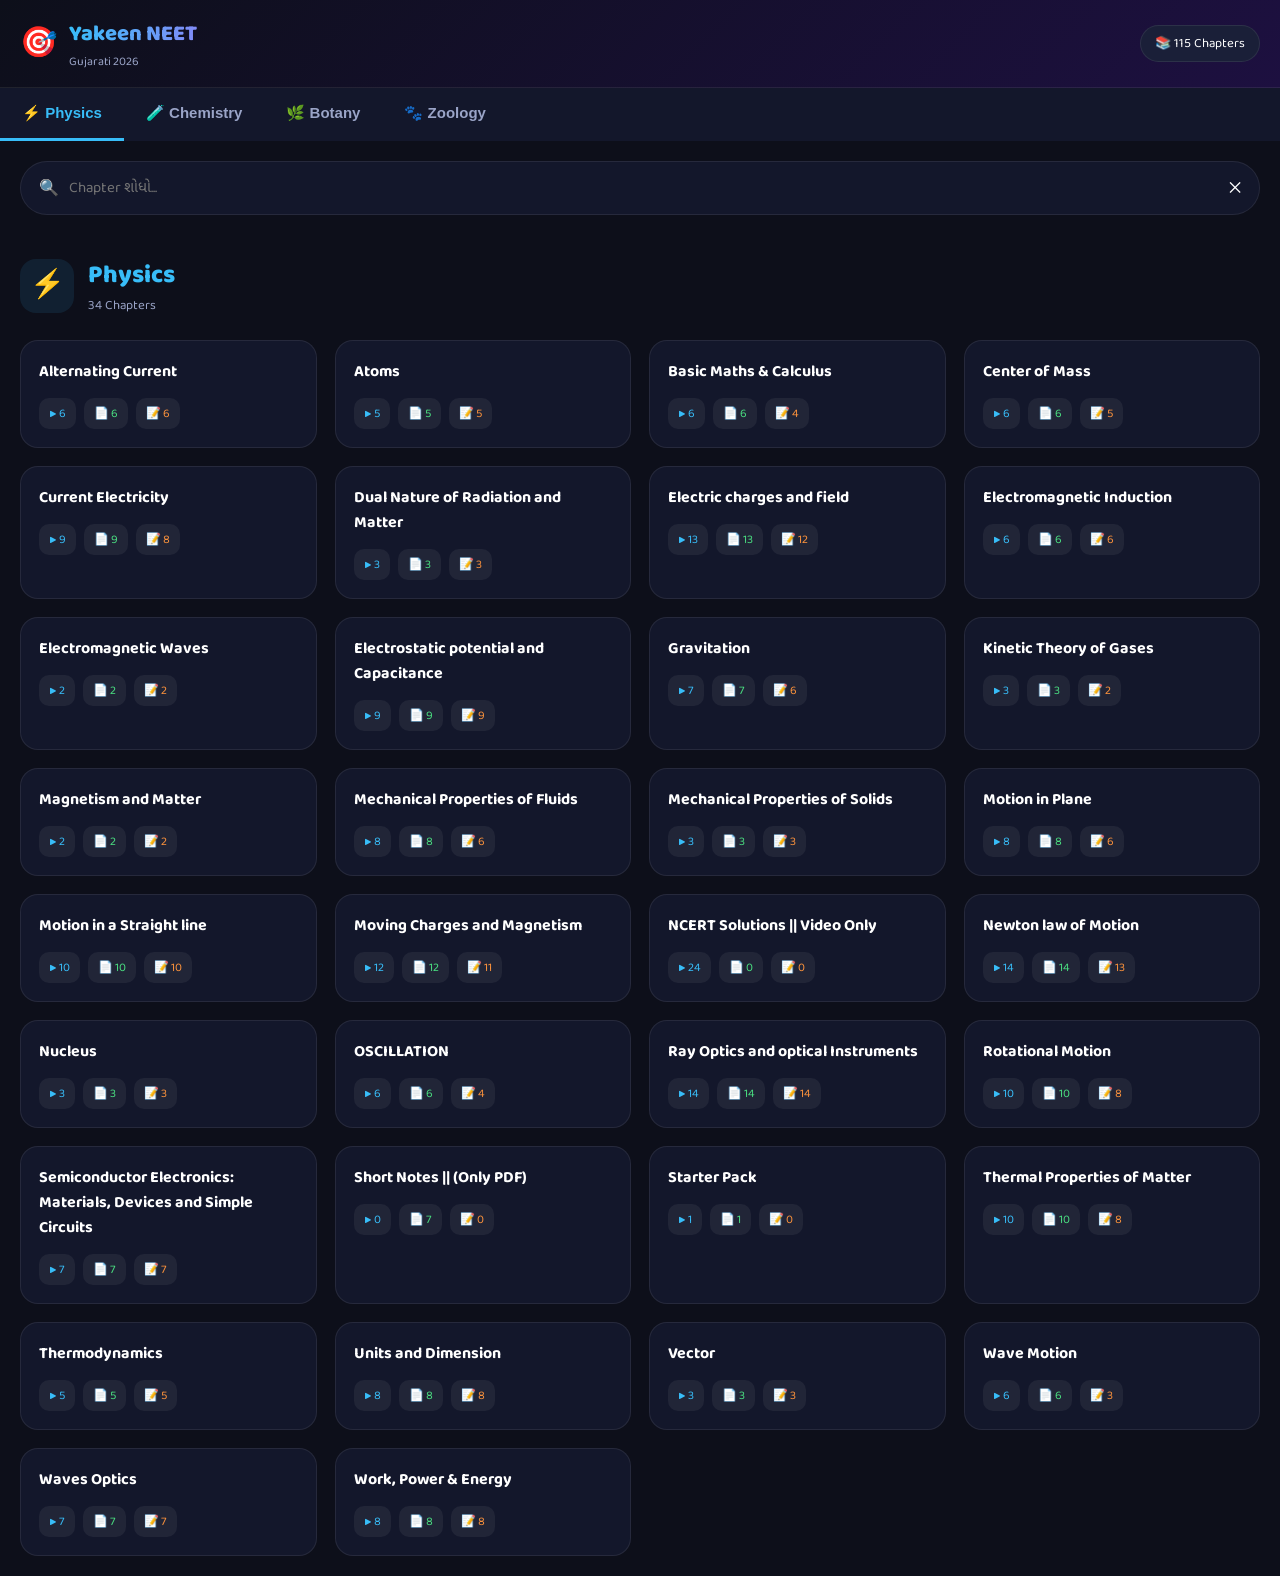
==== index.html @ dcff5828 "Update index.html" ====
<!DOCTYPE html>
<html lang="gu">
<head>
<meta charset="UTF-8">
<meta name="viewport" content="width=device-width, initial-scale=1.0, maximum-scale=1.0, user-scalable=no">

<title>Yakeen NEET Gujarati 2026</title>

<link href="https://fonts.googleapis.com/css2?family=Baloo+2:wght@400;600;700;800&family=Noto+Sans+Gujarati:wght@400;600;700&display=swap" rel="stylesheet">

<style>
/* =========================================
   CORE THEME & TELEGRAM APP VIEW UI
   ========================================= */
:root{
  --bg:#0d0f1a;
  --bg2:#13172b;
  --bg3:#1a1f38;
  --text:#ffffff;
  --muted:#9aa4c7;
  --border:rgba(255,255,255,0.08);

  --physics:#38bdf8;
  --chem:#f472b6;
  --botany:#4ade80;
  --zoo:#fb923c;
}

*{
  margin:0;
  padding:0;
  box-sizing:border-box;
  -webkit-tap-highlight-color: transparent;
}

body{
  background:var(--bg);
  color:var(--text);
  font-family:'Baloo 2','Noto Sans Gujarati',sans-serif;
  overflow-x:hidden;
  user-select: none;
}

/* STICKY TOP HEADER */
header{
  position:sticky;
  top:0;
  z-index:100;
  background:linear-gradient(135deg,#0d0f1a,#1d1040);
  border-bottom:1px solid var(--border);
  padding:16px 20px;
}

.header-inner{
  max-width:1300px;
  margin:auto;
  display:flex;
  align-items:center;
  justify-content:space-between;
}

.logo{
  display:flex;
  gap:12px;
  align-items:center;
}

.logo-icon{ font-size:30px; }
.logo-title{
  font-size:22px;
  font-weight:800;
  background:linear-gradient(90deg,#38bdf8,#818cf8);
  -webkit-background-clip:text;
  -webkit-text-fill-color:transparent;
}
.logo-sub{ font-size:12px; color:var(--muted); }

.header-stats{ display:flex; gap:12px; }
.stat-pill{
  background:var(--bg3);
  padding:7px 14px;
  border-radius:999px;
  font-size:13px;
  border:1px solid var(--border);
}

/* SUBJECT NAVIGATION BAR */
.subject-nav{
  display:flex;
  overflow-x:auto;
  scrollbar-width:none;
  background:var(--bg2);
}
.subject-nav::-webkit-scrollbar{ display:none; }

.subject-btn{
  background:none;
  border:none;
  color:var(--muted);
  padding:16px 22px;
  font-size:15px;
  font-weight:700;
  cursor:pointer;
  white-space:nowrap;
  border-bottom:3px solid transparent;
}
.subject-btn.active{
  color:var(--subject-color);
  border-bottom-color:var(--subject-color);
}

/* SEARCH INPUT */
.search-wrap{
  max-width:1300px;
  margin:auto;
  padding:20px;
}
.search-box{
  background:var(--bg2);
  border:1px solid var(--border);
  border-radius:999px;
  padding:0 18px;
  display:flex;
  align-items:center;
  gap:10px;
}
.search-box input{
  flex:1;
  background:none;
  border:none;
  outline:none;
  color:white;
  padding:14px 0;
  font-size:15px;
  font-family:inherit;
}
.clear-btn{
  background:none;
  border:none;
  color:white;
  cursor:pointer;
  font-size:16px;
}

/* GRID DASHBOARD */
main{
  max-width:1300px;
  margin:auto;
  padding:20px;
}
.subject-header{
  display:flex;
  align-items:center;
  gap:14px;
  margin-bottom:24px;
}
.subject-icon{
  width:54px;
  height:54px;
  border-radius:16px;
  display:flex;
  align-items:center;
  justify-content:center;
  font-size:28px;
}
.subject-header h2{ font-size:25px; font-weight:800; }
.subject-header p{ color:var(--muted); font-size:13px; }

.chapters-grid{
  display:grid;
  grid-template-columns:repeat(auto-fill,minmax(280px,1fr));
  gap:18px;
}
.chapter-card{
  background:var(--bg2);
  border:1px solid var(--border);
  border-radius:18px;
  padding:18px;
  cursor:pointer;
  transition:0.2s;
}
.chapter-card:hover{ transform:translateY(-4px); }
.chapter-name{ font-size:16px; font-weight:700; margin-bottom:14px; }
.chapter-badges{ display:flex; flex-wrap:wrap; gap:8px; }
.badge{
  padding:6px 10px;
  border-radius:10px;
  font-size:12px;
  background:rgba(255,255,255,0.06);
}
.videos{ color:#38bdf8; }
.notes{ color:#4ade80; }
.dpp{ color:#fb923c; }

/* MINI APP SCREEN-FIT MODAL STRUCTURE */
.modal-overlay{
  position:fixed;
  inset:0;
  background:rgba(0,0,0,0.85);
  display:none;
  align-items:center;
  justify-content:center;
  z-index:999;
}
.modal{
  width:100%;
  max-width:750px;
  height:100%; 
  max-height:100vh;
  overflow:hidden;
  background:var(--bg);
  display:flex;
  flex-direction:column;
}
@media(min-width: 701px) {
  .modal {
    height: 92vh;
    max-height: 850px;
    border-radius: 24px;
    border: 1px solid var(--border);
  }
}

.modal-header{
  display:flex;
  justify-content:space-between;
  align-items:center;
  padding:16px 20px;
  background:var(--bg2);
  border-bottom:1px solid var(--border);
}
.modal-header h2{
  font-size:18px;
  white-space: nowrap;
  overflow: hidden;
  text-overflow: ellipsis;
  max-width: 80%;
}
.modal-close{
  width:34px;
  height:34px;
  border:none;
  border-radius:50%;
  background:var(--bg3);
  color:white;
  cursor:pointer;
}

.modal-tabs{
  display:flex;
  gap:8px;
  padding:12px 16px;
  background:var(--bg2);
  border-bottom:1px solid var(--border);
  overflow-x:auto;
  scrollbar-width: none;
}
.modal-tabs::-webkit-scrollbar { display: none; }
.modal-tab{
  border:none;
  background:var(--bg3);
  color:var(--muted);
  padding:8px 14px;
  border-radius:20px;
  cursor:pointer;
  font-weight:700;
  font-size:13px;
  white-space:nowrap;
}
.modal-tab.active{ background:#38bdf8; color:black; }

/* STICKY SCREEN-FIT TOP PLAYER INTERFACE */
.player-wrap {
  width: 100%;
  background: #000;
  display: none;
  border-bottom: 2px solid rgba(56,189,248,0.3);
  position: relative;
  z-index: 10;
}
.video-responsive-container {
  position: relative;
  padding-bottom: 56.25%; /* 16:9 Aspect Ratio Execution */
  height: 0;
  overflow: hidden;
}
.video-responsive-container iframe,
.video-responsive-container video {
  position: absolute;
  top: 0;
  left: 0;
  width: 100%;
  height: 100%;
  border: none;
  background: #000;
}
.player-control-bar {
  display: flex;
  background: #111424;
  padding: 8px 16px;
  justify-content: space-between;
  align-items: center;
  border-bottom: 1px solid var(--border);
}
.playing-title {
  font-size: 13px;
  color: var(--physics);
  white-space: nowrap;
  overflow: hidden;
  text-overflow: ellipsis;
  max-width: 70%;
}
.close-player-btn {
  background: #ef4444;
  color: #fff;
  border: none;
  padding: 5px 12px;
  border-radius: 6px;
  font-weight: bold;
  cursor: pointer;
  font-size: 12px;
}

.modal-body-scroll{
  overflow-y:auto;
  flex:1;
  padding: 16px;
}
.resource-list{ display:flex; flex-direction:column; gap:10px; }
.resource-item{
  background:var(--bg2);
  border-radius:14px;
  padding:14px;
  display:flex;
  align-items:center;
  gap:12px;
  cursor:pointer;
  transition: background 0.2s;
  border: 1px solid transparent;
}
.resource-item:hover{ background: var(--bg3); }
.resource-item.playing-active {
  border-color: var(--physics);
  background: rgba(56,189,248,0.05);
}
.r-title{ flex:1; font-size: 14px; }

/* RESPONSIVE SCALE FIXES */
@media(max-width:700px){
  .chapters-grid{ grid-template-columns:1fr; }
  .header-stats{ display:none; }
}
</style>
</head>

<body>

<header>
  <div class="header-inner">
    <div class="logo">
      <div class="logo-icon">🎯</div>
      <div>
        <div class="logo-title">Yakeen NEET</div>
        <div class="logo-sub">Gujarati 2026</div>
      </div>
    </div>
    <div class="header-stats" id="headerStats"></div>
  </div>
</header>

<nav class="subject-nav" id="subjectNav"></nav>

<div class="search-wrap">
  <div class="search-box">
    <span>🔍</span>
    <input type="text" id="searchInput" placeholder="Chapter શોધો...">
    <button class="clear-btn" id="clearSearch">✕</button>
  </div>
</div>

<main id="mainContent">
  <h2>Loading Dashboard Systems...</h2>
</main>

<div class="modal-overlay" id="modalOverlay">
  <div class="modal">
    <div class="modal-header">
      <h2 id="modalTitle"></h2>
      <button class="modal-close" id="modalClose">✕</button>
    </div>
    
    <div class="modal-tabs" id="modalTabs"></div>
    
    <div class="player-wrap" id="playerWrap">
      <div class="video-responsive-container" id="videoContainer">
         </div>
      <div class="player-control-bar">
        <div class="playing-title" id="playingTitle">Now Buffering Stream Link...</div>
        <button class="close-player-btn" id="closePlayerBtn">🛑 Close Player</button>
      </div>
    </div>
    
    <div class="modal-body-scroll">
      <div id="modalBody"></div>
    </div>
  </div>
</div>

<script>
/* =========================================
   CORE SCRIPTING PLATFORM ENGINE
   ========================================= */
const SUBJECTS = {
  Physics:{ emoji:'⚡', color:'#38bdf8', bg:'rgba(56,189,248,0.1)' },
  Chemistry:{ emoji:'🧪', color:'#f472b6', bg:'rgba(244,114,182,0.1)' },
  Botany:{ emoji:'🌿', color:'#4ade80', bg:'rgba(74,222,128,0.1)' },
  Zoology:{ emoji:'🐾', color:'#fb923c', bg:'rgba(251,146,60,0.1)' }
};

const TABS = [
  {key:'videos',label:'Videos'},
  {key:'notes',label:'Notes'},
  {key:'dppNotes',label:'DPP Notes'},
  {key:'dppVideos',label:'DPP Videos'}
];

let allData = {};
let activeSubject = 'Physics';

// CORE INITIALIZATION 
async function init(){
  try{
    const res = await fetch('data.json');
    allData = await res.json();
    buildStats();
    buildNav();
    renderSubject(activeSubject);
    setupSearch();
  }catch(e){
    document.getElementById('mainContent').innerHTML = '<h2 style="color:red">❌ data.json parsing or mapping crash detected</h2>';
  }
}

function buildStats(){
  let total = 0;
  Object.values(allData).forEach(v=>{ total += v.length; });
  document.getElementById('headerStats').innerHTML = `<div class="stat-pill">📚 ${total} Chapters</div>`;
}

function buildNav(){
  const nav = document.getElementById('subjectNav');
  nav.innerHTML = '';
  Object.entries(SUBJECTS).forEach(([name,cfg])=>{
    const btn = document.createElement('button');
    btn.className = 'subject-btn' + (name===activeSubject ? ' active':'');
    btn.style.setProperty('--subject-color',cfg.color);
    btn.innerHTML = `${cfg.emoji} ${name}`;
    btn.onclick = ()=>{
      activeSubject = name;
      document.querySelectorAll('.subject-btn').forEach(b=>b.classList.remove('active'));
      btn.classList.add('active');
      renderSubject(name);
    };
    nav.appendChild(btn);
  });
}

function renderSubject(subject){
  const main = document.getElementById('mainContent');
  const chapters = allData[subject] || [];
  const cfg = SUBJECTS[subject];

  main.innerHTML = `
    <div class="subject-header">
      <div class="subject-icon" style="background:${cfg.bg}">${cfg.emoji}</div>
      <div>
        <h2 style="color:${cfg.color}">${subject}</h2>
        <p>${chapters.length} Chapters</p>
      </div>
    </div>
    <div class="chapters-grid" id="chaptersGrid"></div>
  `;

  const grid = document.getElementById('chaptersGrid');
  chapters.forEach(ch=>{
    const card = document.createElement('div');
    card.className = 'chapter-card';
    card.innerHTML = `
      <div class="chapter-name">${ch.name}</div>
      <div class="chapter-badges">
        <span class="badge videos">▶️ ${ch.videos ? ch.videos.length : 0}</span>
        <span class="badge notes">📄 ${ch.notes ? ch.notes.length : 0}</span>
        <span class="badge dpp">📝 ${ch.dppNotes ? ch.dppNotes.length : 0}</span>
      </div>
    `;
    card.onclick = ()=>openModal(ch);
    grid.appendChild(card);
  });
}

function setupSearch(){
  const input = document.getElementById('searchInput');
  const clearBtn = document.getElementById('clearSearch');

  input.addEventListener('input',()=>{
    const q = input.value.toLowerCase();
    if(!q){ renderSubject(activeSubject); return; }

    const chapters = (allData[activeSubject] || []).filter(ch=>ch.name.toLowerCase().includes(q));
    const main = document.getElementById('mainContent');
    main.innerHTML = `<div class="chapters-grid" id="chaptersGrid"></div>`;
    const grid = document.getElementById('chaptersGrid');

    chapters.forEach(ch=>{
      const card = document.createElement('div');
      card.className='chapter-card';
      card.innerHTML = `<div class="chapter-name">${ch.name}</div>`;
      card.onclick = ()=>openModal(ch);
      grid.appendChild(card);
    });
  });

  clearBtn.onclick = () => { input.value = ''; renderSubject(activeSubject); };
}

/* MODAL SYSTEM CONTROLS */
function openModal(chapter){
  closeVideoPlayer();
  document.getElementById('modalTitle').innerText = chapter.name;
  const tabs = document.getElementById('modalTabs');
  tabs.innerHTML = '';

  TABS.forEach((tab,index)=>{
    const btn = document.createElement('button');
    btn.className = 'modal-tab' + (index===0 ? ' active':'');
    btn.innerText = tab.label;
    btn.onclick = () => {
      document.querySelectorAll('.modal-tab').forEach(b=>b.classList.remove('active'));
      btn.classList.add('active');
      renderTab(chapter,tab.key);
    };
    tabs.appendChild(btn);
  });

  renderTab(chapter,'videos');
  document.getElementById('modalOverlay').style.display='flex';
  document.body.style.overflow = 'hidden'; 
}

/* RENDER DYNAMIC TAB SYSTEM */
function renderTab(chapter,key){
  const body = document.getElementById('modalBody');
  const items = chapter[key] || [];

  if(!items.length){
    body.innerHTML = '<h3 style="text-align:center;color:var(--muted);padding:40px 20px;">No Content Available In This Segment</h3>';
    return;
  }

  body.innerHTML = `<div class="resource-list"></div>`;
  const list = body.querySelector('.resource-list');

  items.forEach((item,index)=>{
    const div = document.createElement('div');
    div.className='resource-item';
    const isVideo = key.includes('Video') || key === 'videos';

    // Regex cleaning mechanics for a premium look
    let cleanTitle = item.title
      .replace(/\|\|\s*Yakeen (Neet|NEET) Gujarati 2026/gi, '')
      .replace(/:\s*Class Notes\s*\|\|\s*Yakeen.*/gi, '')
      .trim();

    div.innerHTML = `
      <span>${index+1}</span>
      <span>${isVideo ? '▶️' : '📄'}</span>
      <span class="r-title">${cleanTitle}</span>
      <span>➔</span>
    `;

    div.onclick = (e)=>{
      e.preventDefault();
      if(!item.url) return;

      if(isVideo){
        document.querySelectorAll('.resource-item').forEach(el => el.classList.remove('playing-active'));
        div.classList.add('playing-active');
        playVideo(item.url, cleanTitle);
      } else {
        window.open(item.url, '_blank', 'noopener,noreferrer');
      }
    };

    list.appendChild(div);
  });
}

/* ADVANCED ZERO-LAG STREAM INJECTION PIPELINE */
function playVideo(url, title){
  const wrap = document.getElementById('playerWrap');
  const container = document.getElementById('videoContainer');
  const titleDisplay = document.getElementById('playingTitle');
  
  titleDisplay.innerText = `Playing: ${title}`;
  wrap.style.display = 'block';
  container.innerHTML = ''; 

  // Fast acceleration setup
  if(url.includes('iframe') || url.includes('embed') || url.includes('.html') || url.startsWith('http://') || url.startsWith('https://') && !url.includes('.mp4')){
    const iframe = document.createElement('iframe');
    iframe.src = url;
    iframe.allow = "autoplay; encrypted-media; fullscreen";
    iframe.allowFullscreen = true;
    container.appendChild(iframe);
  } else {
    const video = document.createElement('video');
    video.src = url;
    video.controls = true;
    video.autoplay = true;
    video.preload = "auto"; 
    video.controlsList = "nodownload noplaybackrate";
    video.setAttribute('disablepictureinpicture', 'true');
    container.appendChild(video);
  }
}

function closeVideoPlayer(){
  const wrap = document.getElementById('playerWrap');
  const container = document.getElementById('videoContainer');
  if(container) container.innerHTML = ''; 
  if(wrap) wrap.style.display = 'none';
  document.querySelectorAll('.resource-item').forEach(el => el.classList.remove('playing-active'));
}

document.getElementById('closePlayerBtn').onclick = closeVideoPlayer;

function closeModal(){
  closeVideoPlayer();
  document.getElementById('modalOverlay').style.display='none';
  document.body.style.overflow = '';
}

document.getElementById('modalClose').onclick = closeModal;
document.getElementById('modalOverlay').onclick = function(e){
  if(e.target.id === 'modalOverlay'){ closeModal(); }
};

/* SOURCE DEFIANCE SYSTEMS */
document.addEventListener('contextmenu', e => e.preventDefault());
document.addEventListener('keydown', function(e){
  if(e.key==='F12' || (e.ctrlKey && e.shiftKey && e.key==='I') || (e.ctrlKey && e.key==='u') || (e.ctrlKey && e.key==='s')){
    e.preventDefault();
  }
});

// START EXECUTION
init();
</script>

</body>
</html>
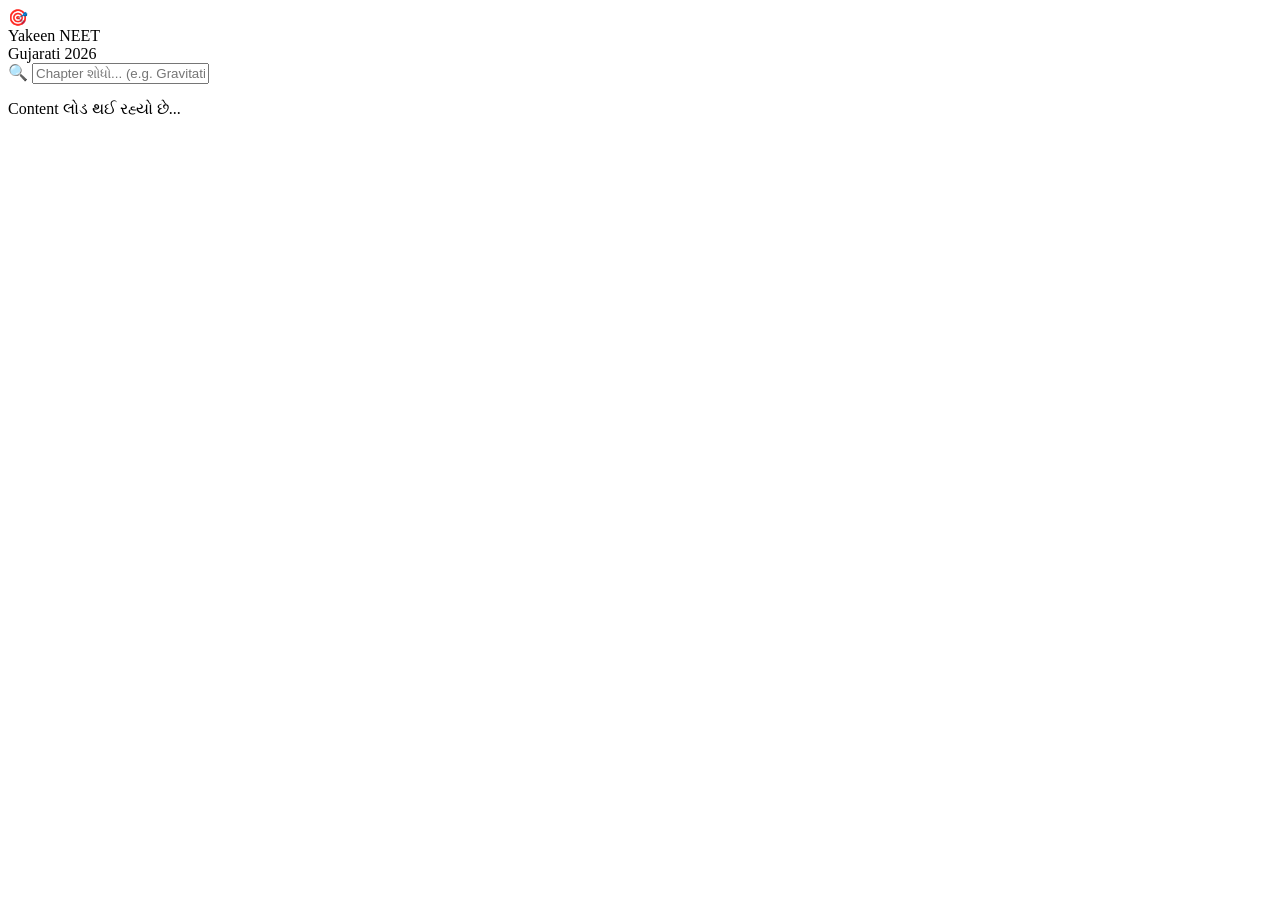
==== commit cb67f853: "Update index.html" ====
--- a/index.html
+++ b/index.html
@@ -1,661 +1,81 @@
 <!DOCTYPE html>
 <html lang="gu">
 <head>
-<meta charset="UTF-8">
-<meta name="viewport" content="width=device-width, initial-scale=1.0, maximum-scale=1.0, user-scalable=no">
-
-<title>Yakeen NEET Gujarati 2026</title>
-
-<link href="https://fonts.googleapis.com/css2?family=Baloo+2:wght@400;600;700;800&family=Noto+Sans+Gujarati:wght@400;600;700&display=swap" rel="stylesheet">
-
-<style>
-/* =========================================
-   CORE THEME & TELEGRAM APP VIEW UI
-   ========================================= */
-:root{
-  --bg:#0d0f1a;
-  --bg2:#13172b;
-  --bg3:#1a1f38;
-  --text:#ffffff;
-  --muted:#9aa4c7;
-  --border:rgba(255,255,255,0.08);
-
-  --physics:#38bdf8;
-  --chem:#f472b6;
-  --botany:#4ade80;
-  --zoo:#fb923c;
-}
-
-*{
-  margin:0;
-  padding:0;
-  box-sizing:border-box;
-  -webkit-tap-highlight-color: transparent;
-}
-
-body{
-  background:var(--bg);
-  color:var(--text);
-  font-family:'Baloo 2','Noto Sans Gujarati',sans-serif;
-  overflow-x:hidden;
-  user-select: none;
-}
-
-/* STICKY TOP HEADER */
-header{
-  position:sticky;
-  top:0;
-  z-index:100;
-  background:linear-gradient(135deg,#0d0f1a,#1d1040);
-  border-bottom:1px solid var(--border);
-  padding:16px 20px;
-}
-
-.header-inner{
-  max-width:1300px;
-  margin:auto;
-  display:flex;
-  align-items:center;
-  justify-content:space-between;
-}
-
-.logo{
-  display:flex;
-  gap:12px;
-  align-items:center;
-}
-
-.logo-icon{ font-size:30px; }
-.logo-title{
-  font-size:22px;
-  font-weight:800;
-  background:linear-gradient(90deg,#38bdf8,#818cf8);
-  -webkit-background-clip:text;
-  -webkit-text-fill-color:transparent;
-}
-.logo-sub{ font-size:12px; color:var(--muted); }
-
-.header-stats{ display:flex; gap:12px; }
-.stat-pill{
-  background:var(--bg3);
-  padding:7px 14px;
-  border-radius:999px;
-  font-size:13px;
-  border:1px solid var(--border);
-}
-
-/* SUBJECT NAVIGATION BAR */
-.subject-nav{
-  display:flex;
-  overflow-x:auto;
-  scrollbar-width:none;
-  background:var(--bg2);
-}
-.subject-nav::-webkit-scrollbar{ display:none; }
-
-.subject-btn{
-  background:none;
-  border:none;
-  color:var(--muted);
-  padding:16px 22px;
-  font-size:15px;
-  font-weight:700;
-  cursor:pointer;
-  white-space:nowrap;
-  border-bottom:3px solid transparent;
-}
-.subject-btn.active{
-  color:var(--subject-color);
-  border-bottom-color:var(--subject-color);
-}
-
-/* SEARCH INPUT */
-.search-wrap{
-  max-width:1300px;
-  margin:auto;
-  padding:20px;
-}
-.search-box{
-  background:var(--bg2);
-  border:1px solid var(--border);
-  border-radius:999px;
-  padding:0 18px;
-  display:flex;
-  align-items:center;
-  gap:10px;
-}
-.search-box input{
-  flex:1;
-  background:none;
-  border:none;
-  outline:none;
-  color:white;
-  padding:14px 0;
-  font-size:15px;
-  font-family:inherit;
-}
-.clear-btn{
-  background:none;
-  border:none;
-  color:white;
-  cursor:pointer;
-  font-size:16px;
-}
-
-/* GRID DASHBOARD */
-main{
-  max-width:1300px;
-  margin:auto;
-  padding:20px;
-}
-.subject-header{
-  display:flex;
-  align-items:center;
-  gap:14px;
-  margin-bottom:24px;
-}
-.subject-icon{
-  width:54px;
-  height:54px;
-  border-radius:16px;
-  display:flex;
-  align-items:center;
-  justify-content:center;
-  font-size:28px;
-}
-.subject-header h2{ font-size:25px; font-weight:800; }
-.subject-header p{ color:var(--muted); font-size:13px; }
-
-.chapters-grid{
-  display:grid;
-  grid-template-columns:repeat(auto-fill,minmax(280px,1fr));
-  gap:18px;
-}
-.chapter-card{
-  background:var(--bg2);
-  border:1px solid var(--border);
-  border-radius:18px;
-  padding:18px;
-  cursor:pointer;
-  transition:0.2s;
-}
-.chapter-card:hover{ transform:translateY(-4px); }
-.chapter-name{ font-size:16px; font-weight:700; margin-bottom:14px; }
-.chapter-badges{ display:flex; flex-wrap:wrap; gap:8px; }
-.badge{
-  padding:6px 10px;
-  border-radius:10px;
-  font-size:12px;
-  background:rgba(255,255,255,0.06);
-}
-.videos{ color:#38bdf8; }
-.notes{ color:#4ade80; }
-.dpp{ color:#fb923c; }
-
-/* MINI APP SCREEN-FIT MODAL STRUCTURE */
-.modal-overlay{
-  position:fixed;
-  inset:0;
-  background:rgba(0,0,0,0.85);
-  display:none;
-  align-items:center;
-  justify-content:center;
-  z-index:999;
-}
-.modal{
-  width:100%;
-  max-width:750px;
-  height:100%; 
-  max-height:100vh;
-  overflow:hidden;
-  background:var(--bg);
-  display:flex;
-  flex-direction:column;
-}
-@media(min-width: 701px) {
-  .modal {
-    height: 92vh;
-    max-height: 850px;
-    border-radius: 24px;
-    border: 1px solid var(--border);
-  }
-}
-
-.modal-header{
-  display:flex;
-  justify-content:space-between;
-  align-items:center;
-  padding:16px 20px;
-  background:var(--bg2);
-  border-bottom:1px solid var(--border);
-}
-.modal-header h2{
-  font-size:18px;
-  white-space: nowrap;
-  overflow: hidden;
-  text-overflow: ellipsis;
-  max-width: 80%;
-}
-.modal-close{
-  width:34px;
-  height:34px;
-  border:none;
-  border-radius:50%;
-  background:var(--bg3);
-  color:white;
-  cursor:pointer;
-}
-
-.modal-tabs{
-  display:flex;
-  gap:8px;
-  padding:12px 16px;
-  background:var(--bg2);
-  border-bottom:1px solid var(--border);
-  overflow-x:auto;
-  scrollbar-width: none;
-}
-.modal-tabs::-webkit-scrollbar { display: none; }
-.modal-tab{
-  border:none;
-  background:var(--bg3);
-  color:var(--muted);
-  padding:8px 14px;
-  border-radius:20px;
-  cursor:pointer;
-  font-weight:700;
-  font-size:13px;
-  white-space:nowrap;
-}
-.modal-tab.active{ background:#38bdf8; color:black; }
-
-/* STICKY SCREEN-FIT TOP PLAYER INTERFACE */
-.player-wrap {
-  width: 100%;
-  background: #000;
-  display: none;
-  border-bottom: 2px solid rgba(56,189,248,0.3);
-  position: relative;
-  z-index: 10;
-}
-.video-responsive-container {
-  position: relative;
-  padding-bottom: 56.25%; /* 16:9 Aspect Ratio Execution */
-  height: 0;
-  overflow: hidden;
-}
-.video-responsive-container iframe,
-.video-responsive-container video {
-  position: absolute;
-  top: 0;
-  left: 0;
-  width: 100%;
-  height: 100%;
-  border: none;
-  background: #000;
-}
-.player-control-bar {
-  display: flex;
-  background: #111424;
-  padding: 8px 16px;
-  justify-content: space-between;
-  align-items: center;
-  border-bottom: 1px solid var(--border);
-}
-.playing-title {
-  font-size: 13px;
-  color: var(--physics);
-  white-space: nowrap;
-  overflow: hidden;
-  text-overflow: ellipsis;
-  max-width: 70%;
-}
-.close-player-btn {
-  background: #ef4444;
-  color: #fff;
-  border: none;
-  padding: 5px 12px;
-  border-radius: 6px;
-  font-weight: bold;
-  cursor: pointer;
-  font-size: 12px;
-}
-
-.modal-body-scroll{
-  overflow-y:auto;
-  flex:1;
-  padding: 16px;
-}
-.resource-list{ display:flex; flex-direction:column; gap:10px; }
-.resource-item{
-  background:var(--bg2);
-  border-radius:14px;
-  padding:14px;
-  display:flex;
-  align-items:center;
-  gap:12px;
-  cursor:pointer;
-  transition: background 0.2s;
-  border: 1px solid transparent;
-}
-.resource-item:hover{ background: var(--bg3); }
-.resource-item.playing-active {
-  border-color: var(--physics);
-  background: rgba(56,189,248,0.05);
-}
-.r-title{ flex:1; font-size: 14px; }
-
-/* RESPONSIVE SCALE FIXES */
-@media(max-width:700px){
-  .chapters-grid{ grid-template-columns:1fr; }
-  .header-stats{ display:none; }
-}
-</style>
+  <meta charset="UTF-8" />
+  <meta name="viewport" content="width=device-width, initial-scale=1.0"/>
+  <title>Yakeen NEET Gujarati 2026</title>
+  <link rel="stylesheet" href="style.css" />
+  <link href="https://fonts.googleapis.com/css2?family=Baloo+2:wght@400;600;700;800&family=Noto+Sans+Gujarati:wght@400;600;700&display=swap" rel="stylesheet"/>
 </head>
-
 <body>
 
-<header>
-  <div class="header-inner">
-    <div class="logo">
-      <div class="logo-icon">🎯</div>
-      <div>
-        <div class="logo-title">Yakeen NEET</div>
-        <div class="logo-sub">Gujarati 2026</div>
+  <!-- HEADER -->
+  <header>
+    <div class="header-inner">
+      <div class="logo">
+        <span class="logo-icon">🎯</span>
+        <div>
+          <div class="logo-title">Yakeen NEET</div>
+          <div class="logo-sub">Gujarati 2026</div>
+        </div>
+      </div>
+      <div class="header-stats" id="headerStats"></div>
+    </div>
+  </header>
+
+  <!-- SUBJECT TABS -->
+  <nav class="subject-nav" id="subjectNav"></nav>
+
+  <!-- SEARCH BAR -->
+  <div class="search-wrap">
+    <div class="search-box">
+      <span class="search-icon">🔍</span>
+      <input type="text" id="searchInput" placeholder="Chapter શોધો... (e.g. Gravitation, Genetics)" autocomplete="off"/>
+      <button class="clear-btn" id="clearSearch" style="display:none">✕</button>
+    </div>
+  </div>
+
+  <!-- MAIN CONTENT -->
+  <main id="mainContent">
+    <div class="loading-screen" id="loadingScreen">
+      <div class="loader"></div>
+      <p>Content લોડ થઈ રહ્યો છે...</p>
+    </div>
+  </main>
+
+  <!-- CHAPTER MODAL -->
+  <div class="modal-overlay" id="modalOverlay" style="display:none">
+    <div class="modal" id="modal">
+      <div class="modal-header">
+        <h2 id="modalTitle"></h2>
+        <button class="modal-close" id="modalClose">✕</button>
+      </div>
+      <div class="modal-tabs" id="modalTabs"></div>
+      <div class="modal-body" id="modalBody"></div>
+    </div>
+  </div>
+
+  <!-- SECURE VIDEO PLAYER MODAL -->
+  <div class="player-overlay" id="videoPlayerModal" style="display:none">
+    <div class="player-container">
+      <div class="player-header">
+        <span class="player-title" id="playerTitle"></span>
+        <button class="player-close" id="playerClose">✕</button>
+      </div>
+      <div class="player-frame-wrap">
+        <!-- iframe src is set only via JS — never hardcoded here -->
+        <iframe
+          id="playerIframe"
+          src="about:blank"
+          frameborder="0"
+          allowfullscreen
+          allow="autoplay; encrypted-media; fullscreen; picture-in-picture"
+          referrerpolicy="no-referrer"
+        ></iframe>
       </div>
     </div>
-    <div class="header-stats" id="headerStats"></div>
   </div>
-</header>
 
-<nav class="subject-nav" id="subjectNav"></nav>
-
-<div class="search-wrap">
-  <div class="search-box">
-    <span>🔍</span>
-    <input type="text" id="searchInput" placeholder="Chapter શોધો...">
-    <button class="clear-btn" id="clearSearch">✕</button>
-  </div>
-</div>
-
-<main id="mainContent">
-  <h2>Loading Dashboard Systems...</h2>
-</main>
-
-<div class="modal-overlay" id="modalOverlay">
-  <div class="modal">
-    <div class="modal-header">
-      <h2 id="modalTitle"></h2>
-      <button class="modal-close" id="modalClose">✕</button>
-    </div>
-    
-    <div class="modal-tabs" id="modalTabs"></div>
-    
-    <div class="player-wrap" id="playerWrap">
-      <div class="video-responsive-container" id="videoContainer">
-         </div>
-      <div class="player-control-bar">
-        <div class="playing-title" id="playingTitle">Now Buffering Stream Link...</div>
-        <button class="close-player-btn" id="closePlayerBtn">🛑 Close Player</button>
-      </div>
-    </div>
-    
-    <div class="modal-body-scroll">
-      <div id="modalBody"></div>
-    </div>
-  </div>
-</div>
-
-<script>
-/* =========================================
-   CORE SCRIPTING PLATFORM ENGINE
-   ========================================= */
-const SUBJECTS = {
-  Physics:{ emoji:'⚡', color:'#38bdf8', bg:'rgba(56,189,248,0.1)' },
-  Chemistry:{ emoji:'🧪', color:'#f472b6', bg:'rgba(244,114,182,0.1)' },
-  Botany:{ emoji:'🌿', color:'#4ade80', bg:'rgba(74,222,128,0.1)' },
-  Zoology:{ emoji:'🐾', color:'#fb923c', bg:'rgba(251,146,60,0.1)' }
-};
-
-const TABS = [
-  {key:'videos',label:'Videos'},
-  {key:'notes',label:'Notes'},
-  {key:'dppNotes',label:'DPP Notes'},
-  {key:'dppVideos',label:'DPP Videos'}
-];
-
-let allData = {};
-let activeSubject = 'Physics';
-
-// CORE INITIALIZATION 
-async function init(){
-  try{
-    const res = await fetch('data.json');
-    allData = await res.json();
-    buildStats();
-    buildNav();
-    renderSubject(activeSubject);
-    setupSearch();
-  }catch(e){
-    document.getElementById('mainContent').innerHTML = '<h2 style="color:red">❌ data.json parsing or mapping crash detected</h2>';
-  }
-}
-
-function buildStats(){
-  let total = 0;
-  Object.values(allData).forEach(v=>{ total += v.length; });
-  document.getElementById('headerStats').innerHTML = `<div class="stat-pill">📚 ${total} Chapters</div>`;
-}
-
-function buildNav(){
-  const nav = document.getElementById('subjectNav');
-  nav.innerHTML = '';
-  Object.entries(SUBJECTS).forEach(([name,cfg])=>{
-    const btn = document.createElement('button');
-    btn.className = 'subject-btn' + (name===activeSubject ? ' active':'');
-    btn.style.setProperty('--subject-color',cfg.color);
-    btn.innerHTML = `${cfg.emoji} ${name}`;
-    btn.onclick = ()=>{
-      activeSubject = name;
-      document.querySelectorAll('.subject-btn').forEach(b=>b.classList.remove('active'));
-      btn.classList.add('active');
-      renderSubject(name);
-    };
-    nav.appendChild(btn);
-  });
-}
-
-function renderSubject(subject){
-  const main = document.getElementById('mainContent');
-  const chapters = allData[subject] || [];
-  const cfg = SUBJECTS[subject];
-
-  main.innerHTML = `
-    <div class="subject-header">
-      <div class="subject-icon" style="background:${cfg.bg}">${cfg.emoji}</div>
-      <div>
-        <h2 style="color:${cfg.color}">${subject}</h2>
-        <p>${chapters.length} Chapters</p>
-      </div>
-    </div>
-    <div class="chapters-grid" id="chaptersGrid"></div>
-  `;
-
-  const grid = document.getElementById('chaptersGrid');
-  chapters.forEach(ch=>{
-    const card = document.createElement('div');
-    card.className = 'chapter-card';
-    card.innerHTML = `
-      <div class="chapter-name">${ch.name}</div>
-      <div class="chapter-badges">
-        <span class="badge videos">▶️ ${ch.videos ? ch.videos.length : 0}</span>
-        <span class="badge notes">📄 ${ch.notes ? ch.notes.length : 0}</span>
-        <span class="badge dpp">📝 ${ch.dppNotes ? ch.dppNotes.length : 0}</span>
-      </div>
-    `;
-    card.onclick = ()=>openModal(ch);
-    grid.appendChild(card);
-  });
-}
-
-function setupSearch(){
-  const input = document.getElementById('searchInput');
-  const clearBtn = document.getElementById('clearSearch');
-
-  input.addEventListener('input',()=>{
-    const q = input.value.toLowerCase();
-    if(!q){ renderSubject(activeSubject); return; }
-
-    const chapters = (allData[activeSubject] || []).filter(ch=>ch.name.toLowerCase().includes(q));
-    const main = document.getElementById('mainContent');
-    main.innerHTML = `<div class="chapters-grid" id="chaptersGrid"></div>`;
-    const grid = document.getElementById('chaptersGrid');
-
-    chapters.forEach(ch=>{
-      const card = document.createElement('div');
-      card.className='chapter-card';
-      card.innerHTML = `<div class="chapter-name">${ch.name}</div>`;
-      card.onclick = ()=>openModal(ch);
-      grid.appendChild(card);
-    });
-  });
-
-  clearBtn.onclick = () => { input.value = ''; renderSubject(activeSubject); };
-}
-
-/* MODAL SYSTEM CONTROLS */
-function openModal(chapter){
-  closeVideoPlayer();
-  document.getElementById('modalTitle').innerText = chapter.name;
-  const tabs = document.getElementById('modalTabs');
-  tabs.innerHTML = '';
-
-  TABS.forEach((tab,index)=>{
-    const btn = document.createElement('button');
-    btn.className = 'modal-tab' + (index===0 ? ' active':'');
-    btn.innerText = tab.label;
-    btn.onclick = () => {
-      document.querySelectorAll('.modal-tab').forEach(b=>b.classList.remove('active'));
-      btn.classList.add('active');
-      renderTab(chapter,tab.key);
-    };
-    tabs.appendChild(btn);
-  });
-
-  renderTab(chapter,'videos');
-  document.getElementById('modalOverlay').style.display='flex';
-  document.body.style.overflow = 'hidden'; 
-}
-
-/* RENDER DYNAMIC TAB SYSTEM */
-function renderTab(chapter,key){
-  const body = document.getElementById('modalBody');
-  const items = chapter[key] || [];
-
-  if(!items.length){
-    body.innerHTML = '<h3 style="text-align:center;color:var(--muted);padding:40px 20px;">No Content Available In This Segment</h3>';
-    return;
-  }
-
-  body.innerHTML = `<div class="resource-list"></div>`;
-  const list = body.querySelector('.resource-list');
-
-  items.forEach((item,index)=>{
-    const div = document.createElement('div');
-    div.className='resource-item';
-    const isVideo = key.includes('Video') || key === 'videos';
-
-    // Regex cleaning mechanics for a premium look
-    let cleanTitle = item.title
-      .replace(/\|\|\s*Yakeen (Neet|NEET) Gujarati 2026/gi, '')
-      .replace(/:\s*Class Notes\s*\|\|\s*Yakeen.*/gi, '')
-      .trim();
-
-    div.innerHTML = `
-      <span>${index+1}</span>
-      <span>${isVideo ? '▶️' : '📄'}</span>
-      <span class="r-title">${cleanTitle}</span>
-      <span>➔</span>
-    `;
-
-    div.onclick = (e)=>{
-      e.preventDefault();
-      if(!item.url) return;
-
-      if(isVideo){
-        document.querySelectorAll('.resource-item').forEach(el => el.classList.remove('playing-active'));
-        div.classList.add('playing-active');
-        playVideo(item.url, cleanTitle);
-      } else {
-        window.open(item.url, '_blank', 'noopener,noreferrer');
-      }
-    };
-
-    list.appendChild(div);
-  });
-}
-
-/* ADVANCED ZERO-LAG STREAM INJECTION PIPELINE */
-function playVideo(url, title){
-  const wrap = document.getElementById('playerWrap');
-  const container = document.getElementById('videoContainer');
-  const titleDisplay = document.getElementById('playingTitle');
-  
-  titleDisplay.innerText = `Playing: ${title}`;
-  wrap.style.display = 'block';
-  container.innerHTML = ''; 
-
-  // Fast acceleration setup
-  if(url.includes('iframe') || url.includes('embed') || url.includes('.html') || url.startsWith('http://') || url.startsWith('https://') && !url.includes('.mp4')){
-    const iframe = document.createElement('iframe');
-    iframe.src = url;
-    iframe.allow = "autoplay; encrypted-media; fullscreen";
-    iframe.allowFullscreen = true;
-    container.appendChild(iframe);
-  } else {
-    const video = document.createElement('video');
-    video.src = url;
-    video.controls = true;
-    video.autoplay = true;
-    video.preload = "auto"; 
-    video.controlsList = "nodownload noplaybackrate";
-    video.setAttribute('disablepictureinpicture', 'true');
-    container.appendChild(video);
-  }
-}
-
-function closeVideoPlayer(){
-  const wrap = document.getElementById('playerWrap');
-  const container = document.getElementById('videoContainer');
-  if(container) container.innerHTML = ''; 
-  if(wrap) wrap.style.display = 'none';
-  document.querySelectorAll('.resource-item').forEach(el => el.classList.remove('playing-active'));
-}
-
-document.getElementById('closePlayerBtn').onclick = closeVideoPlayer;
-
-function closeModal(){
-  closeVideoPlayer();
-  document.getElementById('modalOverlay').style.display='none';
-  document.body.style.overflow = '';
-}
-
-document.getElementById('modalClose').onclick = closeModal;
-document.getElementById('modalOverlay').onclick = function(e){
-  if(e.target.id === 'modalOverlay'){ closeModal(); }
-};
-
-/* SOURCE DEFIANCE SYSTEMS */
-document.addEventListener('contextmenu', e => e.preventDefault());
-document.addEventListener('keydown', function(e){
-  if(e.key==='F12' || (e.ctrlKey && e.shiftKey && e.key==='I') || (e.ctrlKey && e.key==='u') || (e.ctrlKey && e.key==='s')){
-    e.preventDefault();
-  }
-});
-
-// START EXECUTION
-init();
-</script>
-
+  <script src="script.js"></script>
 </body>
 </html>
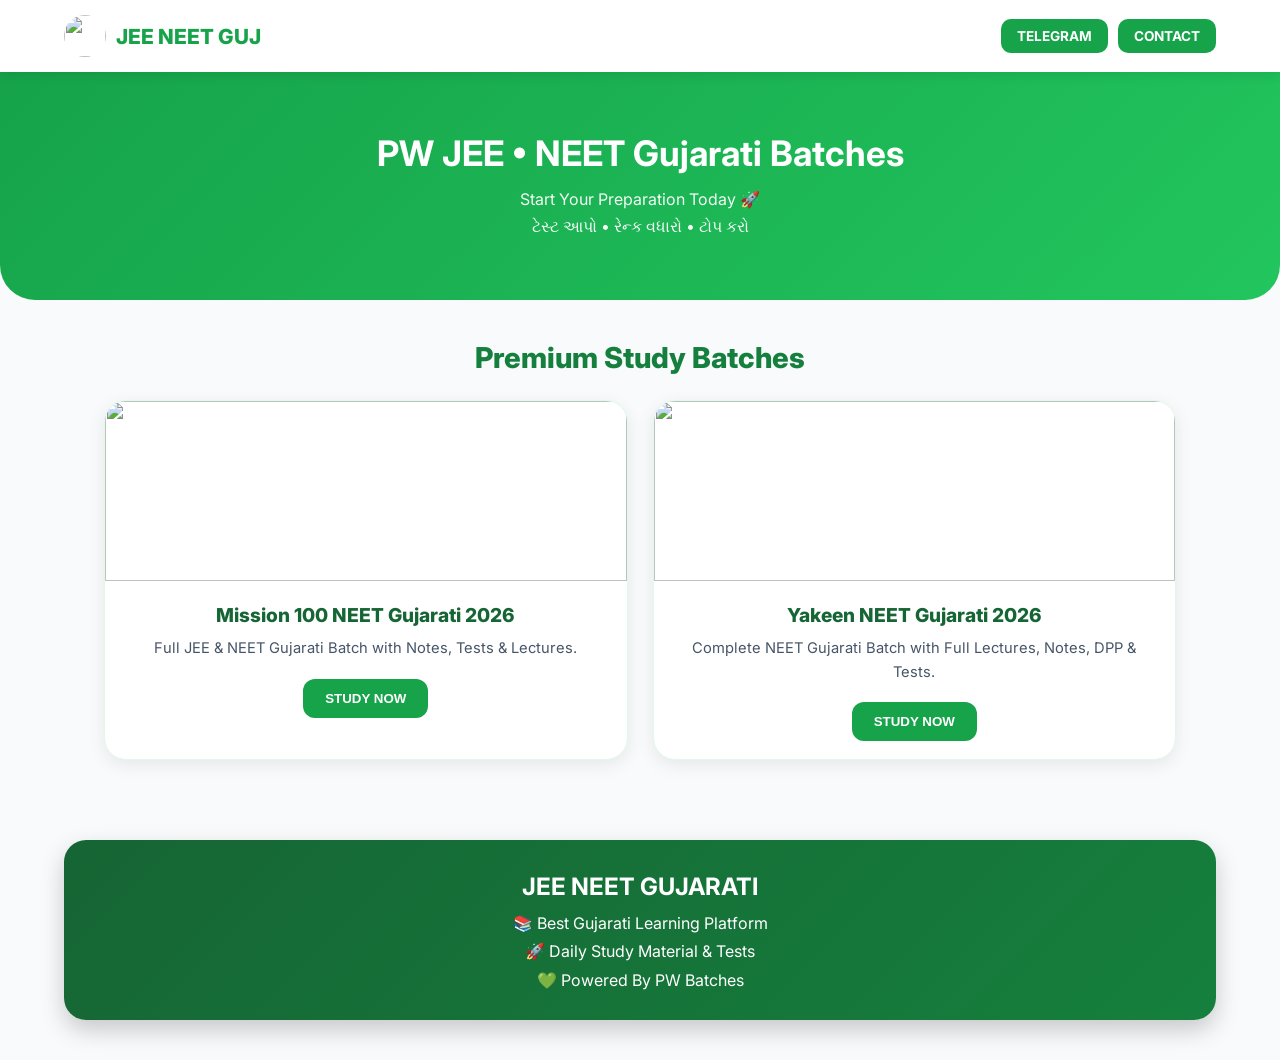
==== commit b56f58fe: "Update index.html" ====
--- a/index.html
+++ b/index.html
@@ -1,81 +1,374 @@
 <!DOCTYPE html>
-<html lang="gu">
+<html lang="en">
 <head>
   <meta charset="UTF-8" />
-  <meta name="viewport" content="width=device-width, initial-scale=1.0"/>
-  <title>Yakeen NEET Gujarati 2026</title>
-  <link rel="stylesheet" href="style.css" />
-  <link href="https://fonts.googleapis.com/css2?family=Baloo+2:wght@400;600;700;800&family=Noto+Sans+Gujarati:wght@400;600;700&display=swap" rel="stylesheet"/>
+  <meta name="viewport" content="width=device-width, initial-scale=1.0" />
+
+  <title>PW Batches | JEE NEET GUJARATI</title>
+
+  <link href="https://fonts.googleapis.com/css2?family=Inter:wght@400;600;800&display=swap" rel="stylesheet">
+
+  <style>
+
+    :root{
+      --accent:#16a34a;
+      --accent2:#15803d;
+      --dark:#0f172a;
+      --light:#f8fafc;
+    }
+
+    *{
+      margin:0;
+      padding:0;
+      box-sizing:border-box;
+    }
+
+    body{
+      font-family:'Inter',sans-serif;
+      background:var(--light);
+      color:var(--dark);
+      -webkit-user-select:none;
+      user-select:none;
+    }
+
+    /* Navbar */
+
+    .navbar{
+      width:100%;
+      padding:15px 5%;
+      background:white;
+      display:flex;
+      justify-content:space-between;
+      align-items:center;
+      box-shadow:0 4px 10px rgba(0,0,0,0.08);
+      position:sticky;
+      top:0;
+      z-index:100;
+    }
+
+    .logo{
+      display:flex;
+      align-items:center;
+      gap:10px;
+      font-size:1.3rem;
+      font-weight:800;
+      color:var(--accent);
+    }
+
+    .logo img{
+      width:42px;
+      height:42px;
+      border-radius:50%;
+      object-fit:cover;
+    }
+
+    .nav-btns{
+      display:flex;
+      gap:10px;
+    }
+
+    .btn{
+      background:var(--accent);
+      color:white;
+      text-decoration:none;
+      padding:9px 16px;
+      border-radius:10px;
+      font-size:0.85rem;
+      font-weight:700;
+      transition:0.3s;
+    }
+
+    .btn:hover{
+      transform:scale(1.05);
+      background:var(--accent2);
+    }
+
+    /* Banner */
+
+    .banner{
+      background:linear-gradient(135deg,#16a34a,#22c55e);
+      color:white;
+      text-align:center;
+      padding:60px 20px;
+      border-radius:0 0 35px 35px;
+    }
+
+    .banner h1{
+      font-size:2.2rem;
+      margin-bottom:12px;
+    }
+
+    .banner p{
+      font-size:1rem;
+      line-height:1.7;
+      opacity:0.95;
+    }
+
+    /* Container */
+
+    .container{
+      max-width:1200px;
+      margin:auto;
+      padding:40px 5%;
+    }
+
+    .section-title{
+      font-size:1.8rem;
+      margin-bottom:25px;
+      font-weight:800;
+      color:var(--accent2);
+      text-align:center;
+    }
+
+    /* Grid */
+
+    .grid{
+      display:grid;
+      grid-template-columns:repeat(auto-fit,minmax(260px,1fr));
+      gap:25px;
+    }
+
+    /* Card */
+
+    .card{
+      background:white;
+      border-radius:22px;
+      overflow:hidden;
+      box-shadow:0 5px 18px rgba(0,0,0,0.08);
+      transition:0.3s;
+      border:1px solid #dcfce7;
+      -webkit-touch-callout:none;
+    }
+
+    .card:hover{
+      transform:translateY(-6px);
+      box-shadow:0 12px 25px rgba(0,0,0,0.12);
+    }
+
+    .card img{
+      width:100%;
+      height:180px;
+      object-fit:cover;
+      pointer-events:none;
+      -webkit-user-drag:none;
+    }
+
+    .card-content{
+      padding:18px;
+      text-align:center;
+    }
+
+    .batch-name{
+      font-size:1.2rem;
+      font-weight:800;
+      margin-bottom:10px;
+      color:#166534;
+    }
+
+    .batch-desc{
+      font-size:0.92rem;
+      color:#475569;
+      margin-bottom:18px;
+      line-height:1.6;
+    }
+
+    .study-btn{
+      display:inline-block;
+      text-decoration:none;
+      background:var(--accent);
+      color:white;
+      padding:12px 22px;
+      border-radius:12px;
+      font-weight:700;
+      transition:0.3s;
+      cursor:pointer;
+      border:none;
+      outline:none;
+      -webkit-touch-callout:none;
+    }
+
+    .study-btn:hover{
+      background:var(--accent2);
+      transform:scale(1.05);
+    }
+
+    /* Footer */
+
+    .footer-box{
+      margin:40px 5%;
+      padding:25px;
+      border-radius:22px;
+      background:linear-gradient(135deg,#166534,#15803d);
+      color:white;
+      text-align:center;
+      line-height:1.8;
+      box-shadow:0 10px 25px rgba(0,0,0,0.2);
+    }
+
+    @media(max-width:700px){
+
+      .navbar{
+        flex-direction:column;
+        gap:12px;
+      }
+
+      .banner h1{
+        font-size:1.8rem;
+      }
+
+    }
+
+  </style>
+
 </head>
+
 <body>
 
-  <!-- HEADER -->
-  <header>
-    <div class="header-inner">
-      <div class="logo">
-        <span class="logo-icon">🎯</span>
-        <div>
-          <div class="logo-title">Yakeen NEET</div>
-          <div class="logo-sub">Gujarati 2026</div>
+  <!-- Navbar -->
+
+  <nav class="navbar">
+
+    <div class="logo">
+      <img src="https://i.ibb.co/Q152gXX/x.jpg" draggable="false">
+      JEE NEET GUJ
+    </div>
+
+    <div class="nav-btns">
+
+      <a href="https://t.me/+NGUSfa7ns8c4OTll" class="btn">TELEGRAM</a>
+      <a href="https://t.me/xdsonic" class="btn">CONTACT</a>
+
+    </div>
+
+  </nav>
+
+  <!-- Banner -->
+
+  <section class="banner">
+
+    <h1>PW JEE • NEET Gujarati Batches</h1>
+
+    <p>
+      Start Your Preparation Today 🚀 <br>
+      ટેસ્ટ આપો • રેન્ક વધારો • ટોપ કરો
+    </p>
+
+  </section>
+
+  <!-- Main -->
+
+  <div class="container">
+
+    <h2 class="section-title">Premium Study Batches</h2>
+
+    <div class="grid">
+
+      <!-- ── Mission Batch ── -->
+      <div class="card">
+
+        <img src="https://i.ibb.co/Y4x5zYCP/x.jpg" draggable="false">
+
+        <div class="card-content">
+          <div class="batch-name">Mission 100 NEET Gujarati 2026</div>
+          <div class="batch-desc">Full JEE & NEET Gujarati Batch with Notes, Tests & Lectures.</div>
+
+          <!-- data-p = btoa('mission/mission.html') -->
+          <button class="study-btn" data-p="bWlzc2lvbi9taXNzaW9uLmh0bWw=">
+            STUDY NOW
+          </button>
         </div>
+
       </div>
-      <div class="header-stats" id="headerStats"></div>
+
+      <!-- ── Yakeen Batch ── -->
+      <div class="card">
+
+        <img src="https://i.ibb.co/5Xcyz20M/x.jpg" draggable="false">
+
+        <div class="card-content">
+          <div class="batch-name">Yakeen NEET Gujarati 2026</div>
+          <div class="batch-desc">Complete NEET Gujarati Batch with Full Lectures, Notes, DPP & Tests.</div>
+
+          <!-- data-p = btoa('yakeen/yakeen.html') -->
+          <button class="study-btn" data-p="eWFrZWVuL3lha2Vlbi5odG1s">
+            STUDY NOW
+          </button>
+        </div>
+
+      </div>
+
+      <!--
+        ═══════════════════════════════════════
+        NAYI BATCH ADD KARNE KA TARIKA:
+        ═══════════════════════════════════════
+        1. Neeche card copy karo
+        2. data-p mein ye value daalo:
+           Browser console mein type karo:
+           btoa('foldername/filename.html')
+           Aaya hua result data-p mein paste karo
+        ═══════════════════════════════════════
+      -->
+
     </div>
-  </header>
-
-  <!-- SUBJECT TABS -->
-  <nav class="subject-nav" id="subjectNav"></nav>
-
-  <!-- SEARCH BAR -->
-  <div class="search-wrap">
-    <div class="search-box">
-      <span class="search-icon">🔍</span>
-      <input type="text" id="searchInput" placeholder="Chapter શોધો... (e.g. Gravitation, Genetics)" autocomplete="off"/>
-      <button class="clear-btn" id="clearSearch" style="display:none">✕</button>
-    </div>
+
   </div>
 
-  <!-- MAIN CONTENT -->
-  <main id="mainContent">
-    <div class="loading-screen" id="loadingScreen">
-      <div class="loader"></div>
-      <p>Content લોડ થઈ રહ્યો છે...</p>
-    </div>
-  </main>
-
-  <!-- CHAPTER MODAL -->
-  <div class="modal-overlay" id="modalOverlay" style="display:none">
-    <div class="modal" id="modal">
-      <div class="modal-header">
-        <h2 id="modalTitle"></h2>
-        <button class="modal-close" id="modalClose">✕</button>
-      </div>
-      <div class="modal-tabs" id="modalTabs"></div>
-      <div class="modal-body" id="modalBody"></div>
-    </div>
+  <!-- Footer -->
+
+  <div class="footer-box">
+    <h2>JEE NEET GUJARATI</h2>
+    <p>
+      📚 Best Gujarati Learning Platform <br>
+      🚀 Daily Study Material & Tests <br>
+      💚 Powered By PW Batches
+    </p>
   </div>
 
-  <!-- SECURE VIDEO PLAYER MODAL -->
-  <div class="player-overlay" id="videoPlayerModal" style="display:none">
-    <div class="player-container">
-      <div class="player-header">
-        <span class="player-title" id="playerTitle"></span>
-        <button class="player-close" id="playerClose">✕</button>
-      </div>
-      <div class="player-frame-wrap">
-        <!-- iframe src is set only via JS — never hardcoded here -->
-        <iframe
-          id="playerIframe"
-          src="about:blank"
-          frameborder="0"
-          allowfullscreen
-          allow="autoplay; encrypted-media; fullscreen; picture-in-picture"
-          referrerpolicy="no-referrer"
-        ></iframe>
-      </div>
-    </div>
-  </div>
-
-  <script src="script.js"></script>
+  <script>
+
+    // ── BATCH NAVIGATION (URL Hidden) ───────
+    // Buttons mein href nahi, data-p attribute mein btoa() encoded path hai
+    // Click par runtime decode hota hai — inspect mein plain URL nahi dikhti
+
+    document.querySelectorAll('.study-btn[data-p]').forEach(btn => {
+      btn.addEventListener('click', () => {
+        try {
+          const url = atob(btn.getAttribute('data-p'));
+          const a = document.createElement('a');
+          a.href = url;
+          a.style.display = 'none';
+          document.body.appendChild(a);
+          a.click();
+          document.body.removeChild(a);
+        } catch(e) {}
+      });
+    });
+
+    // ── ANTI LEAK ───────────────────────────
+
+    // Right-click disable
+    document.addEventListener('contextmenu', e => e.preventDefault());
+
+    // Text select disable
+    document.addEventListener('selectstart', e => e.preventDefault());
+
+    // Drag disable
+    document.addEventListener('dragstart', e => e.preventDefault());
+
+    // Image long-press save disable (iOS/Android)
+    document.querySelectorAll('img').forEach(img => {
+      img.addEventListener('touchstart', e => e.preventDefault(), { passive: false });
+    });
+
+    // Keyboard shortcuts block (Ctrl+U, Ctrl+S, F12)
+    document.addEventListener('keydown', e => {
+      if (
+        (e.ctrlKey && ['u','s','U','S'].includes(e.key)) ||
+        e.key === 'F12'
+      ) e.preventDefault();
+    });
+
+  </script>
+
 </body>
 </html>
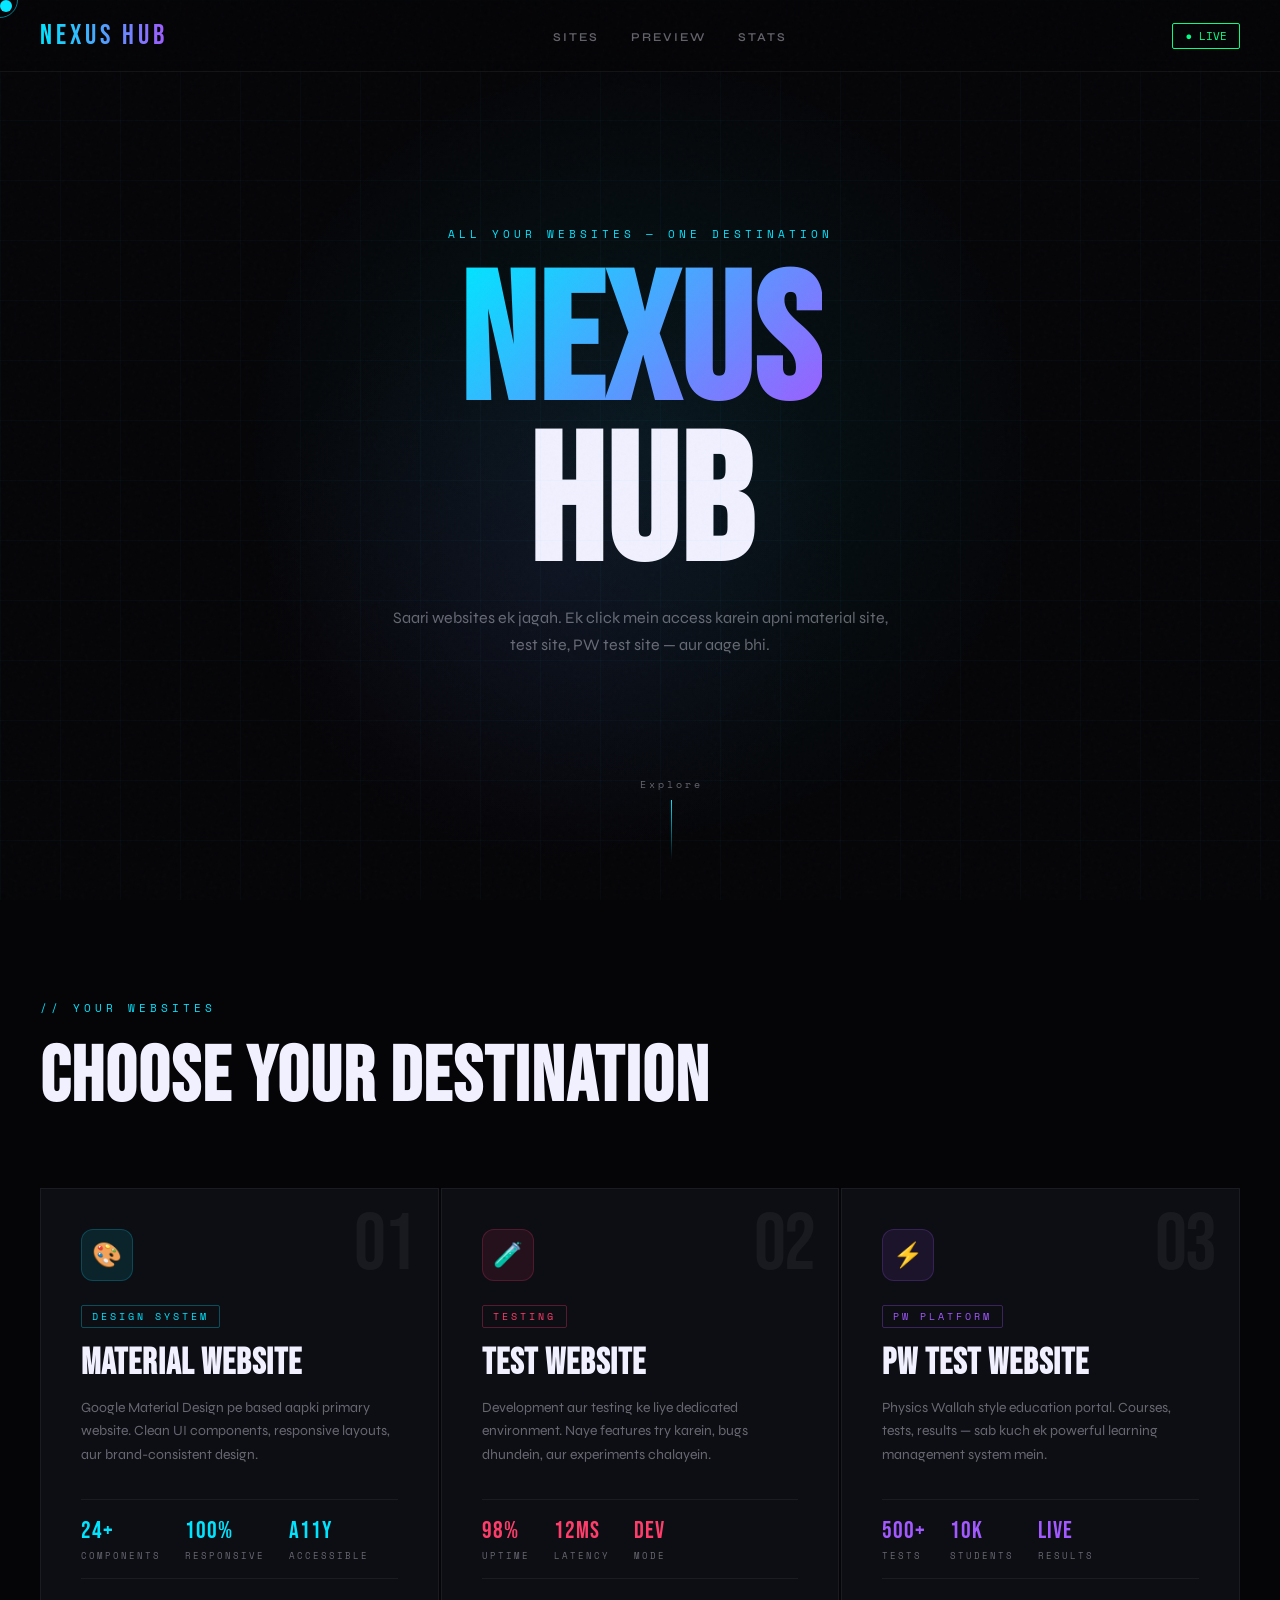
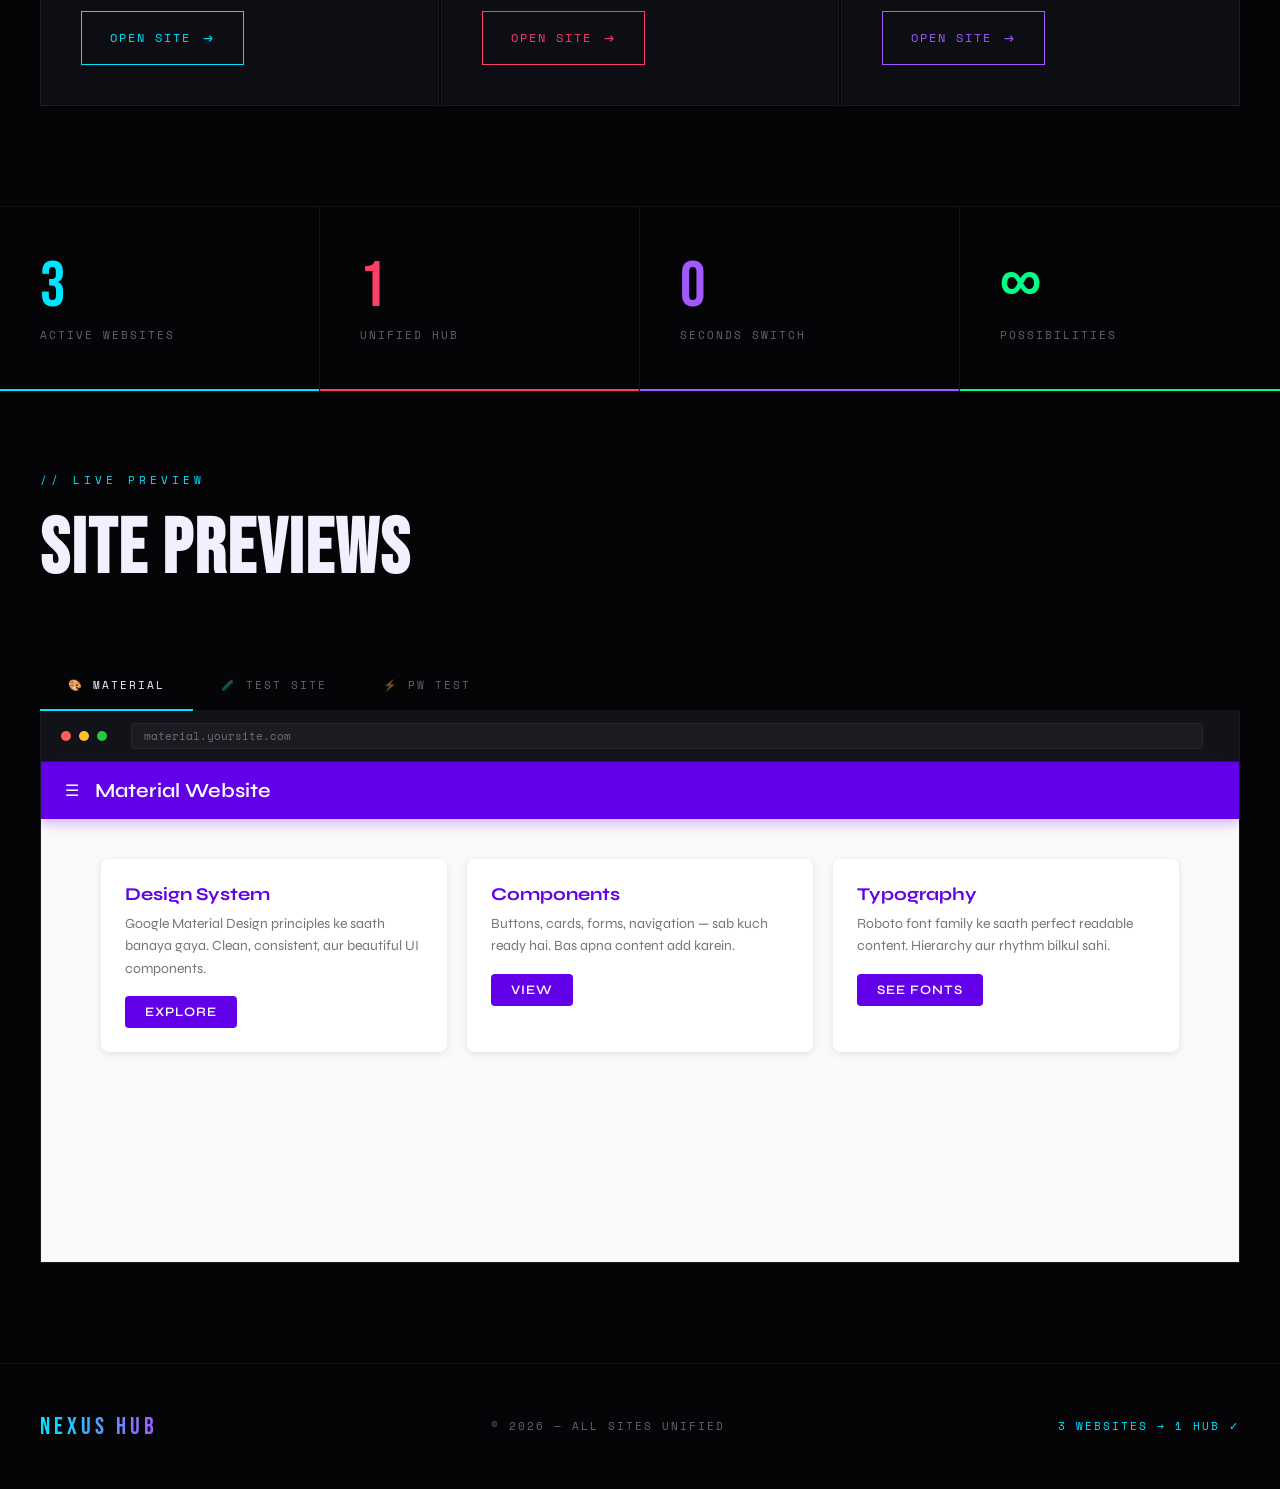
==== commit da05cfc1: "Add files via upload" ====
--- a/index.html
+++ b/index.html
@@ -1,374 +1,1176 @@
 <!DOCTYPE html>
 <html lang="en">
 <head>
-  <meta charset="UTF-8" />
-  <meta name="viewport" content="width=device-width, initial-scale=1.0" />
-
-  <title>PW Batches | JEE NEET GUJARATI</title>
-
-  <link href="https://fonts.googleapis.com/css2?family=Inter:wght@400;600;800&display=swap" rel="stylesheet">
-
-  <style>
-
-    :root{
-      --accent:#16a34a;
-      --accent2:#15803d;
-      --dark:#0f172a;
-      --light:#f8fafc;
+<meta charset="UTF-8">
+<meta name="viewport" content="width=device-width, initial-scale=1.0">
+<title>NEXUS HUB — All Websites in One</title>
+<link href="https://fonts.googleapis.com/css2?family=Bebas+Neue&family=Syne:wght@400;600;800&family=Space+Mono:wght@400;700&display=swap" rel="stylesheet">
+<style>
+  :root {
+    --bg: #050508;
+    --surface: #0d0d14;
+    --border: rgba(255,255,255,0.06);
+    --accent1: #ff3d6b;
+    --accent2: #00e5ff;
+    --accent3: #a259ff;
+    --accent4: #00ff87;
+    --text: #f0f0ff;
+    --muted: rgba(240,240,255,0.4);
+  }
+
+  * { margin: 0; padding: 0; box-sizing: border-box; }
+
+  body {
+    background: var(--bg);
+    color: var(--text);
+    font-family: 'Syne', sans-serif;
+    min-height: 100vh;
+    overflow-x: hidden;
+    cursor: none;
+  }
+
+  /* Custom cursor */
+  .cursor {
+    width: 12px; height: 12px;
+    background: var(--accent2);
+    border-radius: 50%;
+    position: fixed;
+    top: 0; left: 0;
+    pointer-events: none;
+    z-index: 9999;
+    transition: transform 0.15s ease;
+    mix-blend-mode: screen;
+  }
+  .cursor-ring {
+    width: 36px; height: 36px;
+    border: 1.5px solid var(--accent2);
+    border-radius: 50%;
+    position: fixed;
+    top: 0; left: 0;
+    pointer-events: none;
+    z-index: 9998;
+    opacity: 0.5;
+    transition: all 0.25s ease;
+  }
+
+  /* Noise overlay */
+  body::before {
+    content: '';
+    position: fixed;
+    inset: 0;
+    background-image: url("data:image/svg+xml,%3Csvg viewBox='0 0 256 256' xmlns='http://www.w3.org/2000/svg'%3E%3Cfilter id='noise'%3E%3CfeTurbulence type='fractalNoise' baseFrequency='0.9' numOctaves='4' stitchTiles='stitch'/%3E%3C/filter%3E%3Crect width='100%25' height='100%25' filter='url(%23noise)' opacity='0.03'/%3E%3C/svg%3E");
+    pointer-events: none;
+    z-index: 1000;
+    opacity: 0.6;
+  }
+
+  /* Grid bg */
+  body::after {
+    content: '';
+    position: fixed;
+    inset: 0;
+    background-image: 
+      linear-gradient(rgba(0,229,255,0.03) 1px, transparent 1px),
+      linear-gradient(90deg, rgba(0,229,255,0.03) 1px, transparent 1px);
+    background-size: 60px 60px;
+    pointer-events: none;
+    z-index: 0;
+  }
+
+  /* HEADER */
+  header {
+    position: fixed;
+    top: 0; left: 0; right: 0;
+    z-index: 100;
+    display: flex;
+    align-items: center;
+    justify-content: space-between;
+    padding: 0 40px;
+    height: 72px;
+    background: rgba(5,5,8,0.85);
+    backdrop-filter: blur(20px);
+    border-bottom: 1px solid var(--border);
+  }
+
+  .logo {
+    font-family: 'Bebas Neue', sans-serif;
+    font-size: 28px;
+    letter-spacing: 4px;
+    background: linear-gradient(90deg, var(--accent2), var(--accent3));
+    -webkit-background-clip: text;
+    -webkit-text-fill-color: transparent;
+  }
+
+  .header-nav {
+    display: flex;
+    gap: 32px;
+    list-style: none;
+  }
+
+  .header-nav a {
+    color: var(--muted);
+    text-decoration: none;
+    font-size: 12px;
+    font-weight: 600;
+    letter-spacing: 2px;
+    text-transform: uppercase;
+    transition: color 0.2s;
+  }
+
+  .header-nav a:hover { color: var(--text); }
+
+  .header-badge {
+    font-family: 'Space Mono', monospace;
+    font-size: 11px;
+    color: var(--accent4);
+    border: 1px solid var(--accent4);
+    padding: 4px 12px;
+    border-radius: 2px;
+    animation: pulse-badge 2s ease-in-out infinite;
+  }
+
+  @keyframes pulse-badge {
+    0%, 100% { opacity: 1; }
+    50% { opacity: 0.5; }
+  }
+
+  /* HERO */
+  .hero {
+    position: relative;
+    min-height: 100vh;
+    display: flex;
+    flex-direction: column;
+    align-items: center;
+    justify-content: center;
+    text-align: center;
+    padding: 120px 40px 80px;
+    overflow: hidden;
+  }
+
+  .hero-glow {
+    position: absolute;
+    width: 800px; height: 800px;
+    border-radius: 50%;
+    background: radial-gradient(circle, rgba(0,229,255,0.08) 0%, transparent 70%);
+    top: 50%; left: 50%;
+    transform: translate(-50%, -50%);
+    animation: breathe 4s ease-in-out infinite;
+  }
+
+  .hero-glow2 {
+    position: absolute;
+    width: 600px; height: 600px;
+    border-radius: 50%;
+    background: radial-gradient(circle, rgba(162,89,255,0.06) 0%, transparent 70%);
+    top: 30%; left: 20%;
+    animation: breathe 6s ease-in-out infinite reverse;
+  }
+
+  @keyframes breathe {
+    0%, 100% { transform: translate(-50%, -50%) scale(1); }
+    50% { transform: translate(-50%, -50%) scale(1.15); }
+  }
+
+  .hero-eyebrow {
+    font-family: 'Space Mono', monospace;
+    font-size: 11px;
+    color: var(--accent2);
+    letter-spacing: 4px;
+    text-transform: uppercase;
+    margin-bottom: 24px;
+    opacity: 0;
+    animation: fadeUp 0.8s 0.2s forwards;
+  }
+
+  .hero-title {
+    font-family: 'Bebas Neue', sans-serif;
+    font-size: clamp(80px, 14vw, 180px);
+    line-height: 0.9;
+    letter-spacing: 2px;
+    margin-bottom: 16px;
+    opacity: 0;
+    animation: fadeUp 0.8s 0.4s forwards;
+  }
+
+  .hero-title span {
+    display: block;
+    background: linear-gradient(135deg, var(--accent2) 0%, var(--accent3) 50%, var(--accent1) 100%);
+    -webkit-background-clip: text;
+    -webkit-text-fill-color: transparent;
+    background-size: 200% 200%;
+    animation: shimmer 3s ease infinite;
+  }
+
+  @keyframes shimmer {
+    0% { background-position: 0% 50%; }
+    50% { background-position: 100% 50%; }
+    100% { background-position: 0% 50%; }
+  }
+
+  .hero-sub {
+    font-size: 16px;
+    color: var(--muted);
+    max-width: 500px;
+    line-height: 1.7;
+    margin-bottom: 56px;
+    opacity: 0;
+    animation: fadeUp 0.8s 0.6s forwards;
+  }
+
+  .scroll-hint {
+    position: absolute;
+    bottom: 40px;
+    left: 50%;
+    transform: translateX(-50%);
+    display: flex;
+    flex-direction: column;
+    align-items: center;
+    gap: 8px;
+    opacity: 0;
+    animation: fadeUp 0.8s 1s forwards;
+  }
+
+  .scroll-hint span {
+    font-family: 'Space Mono', monospace;
+    font-size: 10px;
+    color: var(--muted);
+    letter-spacing: 3px;
+  }
+
+  .scroll-line {
+    width: 1px;
+    height: 60px;
+    background: linear-gradient(to bottom, var(--accent2), transparent);
+    animation: scrollLine 1.5s ease-in-out infinite;
+  }
+
+  @keyframes scrollLine {
+    0% { transform: scaleY(0); transform-origin: top; }
+    50% { transform: scaleY(1); transform-origin: top; }
+    51% { transform: scaleY(1); transform-origin: bottom; }
+    100% { transform: scaleY(0); transform-origin: bottom; }
+  }
+
+  @keyframes fadeUp {
+    from { opacity: 0; transform: translateY(30px); }
+    to { opacity: 1; transform: translateY(0); }
+  }
+
+  /* SITES SECTION */
+  .sites-section {
+    position: relative;
+    z-index: 1;
+    padding: 100px 40px;
+    max-width: 1400px;
+    margin: 0 auto;
+  }
+
+  .section-label {
+    font-family: 'Space Mono', monospace;
+    font-size: 11px;
+    color: var(--accent2);
+    letter-spacing: 4px;
+    text-transform: uppercase;
+    margin-bottom: 16px;
+  }
+
+  .section-title {
+    font-family: 'Bebas Neue', sans-serif;
+    font-size: clamp(40px, 6vw, 80px);
+    letter-spacing: 2px;
+    margin-bottom: 64px;
+  }
+
+  /* SITE CARDS */
+  .sites-grid {
+    display: grid;
+    grid-template-columns: repeat(auto-fit, minmax(380px, 1fr));
+    gap: 2px;
+  }
+
+  .site-card {
+    position: relative;
+    background: var(--surface);
+    border: 1px solid var(--border);
+    overflow: hidden;
+    cursor: none;
+    transition: transform 0.4s cubic-bezier(0.23, 1, 0.32, 1);
+    group: true;
+  }
+
+  .site-card:hover {
+    transform: translateY(-4px);
+    z-index: 10;
+  }
+
+  .site-card::before {
+    content: '';
+    position: absolute;
+    inset: 0;
+    opacity: 0;
+    transition: opacity 0.4s;
+    z-index: 0;
+  }
+
+  .site-card:nth-child(1)::before { background: linear-gradient(135deg, rgba(0,229,255,0.08), transparent); }
+  .site-card:nth-child(2)::before { background: linear-gradient(135deg, rgba(255,61,107,0.08), transparent); }
+  .site-card:nth-child(3)::before { background: linear-gradient(135deg, rgba(162,89,255,0.08), transparent); }
+  .site-card:nth-child(4)::before { background: linear-gradient(135deg, rgba(0,255,135,0.08), transparent); }
+
+  .site-card:hover::before { opacity: 1; }
+
+  .card-accent-line {
+    position: absolute;
+    top: 0; left: 0; right: 0;
+    height: 2px;
+    transition: transform 0.4s cubic-bezier(0.23, 1, 0.32, 1);
+    transform: scaleX(0);
+    transform-origin: left;
+  }
+
+  .site-card:hover .card-accent-line { transform: scaleX(1); }
+
+  .site-card:nth-child(1) .card-accent-line { background: var(--accent2); }
+  .site-card:nth-child(2) .card-accent-line { background: var(--accent1); }
+  .site-card:nth-child(3) .card-accent-line { background: var(--accent3); }
+  .site-card:nth-child(4) .card-accent-line { background: var(--accent4); }
+
+  .card-inner {
+    position: relative;
+    z-index: 1;
+    padding: 40px;
+  }
+
+  .card-number {
+    font-family: 'Bebas Neue', sans-serif;
+    font-size: 80px;
+    line-height: 1;
+    opacity: 0.05;
+    position: absolute;
+    top: 16px;
+    right: 24px;
+    letter-spacing: -2px;
+    transition: opacity 0.4s;
+  }
+
+  .site-card:hover .card-number { opacity: 0.12; }
+
+  .card-icon {
+    width: 52px; height: 52px;
+    border-radius: 12px;
+    display: flex;
+    align-items: center;
+    justify-content: center;
+    font-size: 24px;
+    margin-bottom: 24px;
+    position: relative;
+  }
+
+  .site-card:nth-child(1) .card-icon { background: rgba(0,229,255,0.1); border: 1px solid rgba(0,229,255,0.2); }
+  .site-card:nth-child(2) .card-icon { background: rgba(255,61,107,0.1); border: 1px solid rgba(255,61,107,0.2); }
+  .site-card:nth-child(3) .card-icon { background: rgba(162,89,255,0.1); border: 1px solid rgba(162,89,255,0.2); }
+  .site-card:nth-child(4) .card-icon { background: rgba(0,255,135,0.1); border: 1px solid rgba(0,255,135,0.2); }
+
+  .card-tag {
+    font-family: 'Space Mono', monospace;
+    font-size: 10px;
+    letter-spacing: 3px;
+    text-transform: uppercase;
+    padding: 3px 10px;
+    border-radius: 2px;
+    margin-bottom: 16px;
+    display: inline-block;
+  }
+
+  .site-card:nth-child(1) .card-tag { color: var(--accent2); border: 1px solid rgba(0,229,255,0.3); }
+  .site-card:nth-child(2) .card-tag { color: var(--accent1); border: 1px solid rgba(255,61,107,0.3); }
+  .site-card:nth-child(3) .card-tag { color: var(--accent3); border: 1px solid rgba(162,89,255,0.3); }
+  .site-card:nth-child(4) .card-tag { color: var(--accent4); border: 1px solid rgba(0,255,135,0.3); }
+
+  .card-title {
+    font-family: 'Bebas Neue', sans-serif;
+    font-size: 36px;
+    letter-spacing: 1px;
+    margin-bottom: 12px;
+    line-height: 1.1;
+  }
+
+  .card-desc {
+    font-size: 14px;
+    color: var(--muted);
+    line-height: 1.7;
+    margin-bottom: 32px;
+  }
+
+  .card-stats {
+    display: flex;
+    gap: 24px;
+    margin-bottom: 32px;
+    padding: 16px 0;
+    border-top: 1px solid var(--border);
+    border-bottom: 1px solid var(--border);
+  }
+
+  .stat {
+    display: flex;
+    flex-direction: column;
+    gap: 4px;
+  }
+
+  .stat-value {
+    font-family: 'Bebas Neue', sans-serif;
+    font-size: 24px;
+    letter-spacing: 1px;
+  }
+
+  .site-card:nth-child(1) .stat-value { color: var(--accent2); }
+  .site-card:nth-child(2) .stat-value { color: var(--accent1); }
+  .site-card:nth-child(3) .stat-value { color: var(--accent3); }
+  .site-card:nth-child(4) .stat-value { color: var(--accent4); }
+
+  .stat-label {
+    font-family: 'Space Mono', monospace;
+    font-size: 9px;
+    color: var(--muted);
+    letter-spacing: 2px;
+    text-transform: uppercase;
+  }
+
+  .card-btn {
+    display: inline-flex;
+    align-items: center;
+    gap: 12px;
+    padding: 14px 28px;
+    font-family: 'Space Mono', monospace;
+    font-size: 12px;
+    letter-spacing: 2px;
+    text-transform: uppercase;
+    text-decoration: none;
+    border: 1px solid;
+    position: relative;
+    overflow: hidden;
+    transition: all 0.3s;
+    cursor: none;
+  }
+
+  .site-card:nth-child(1) .card-btn { color: var(--accent2); border-color: var(--accent2); }
+  .site-card:nth-child(2) .card-btn { color: var(--accent1); border-color: var(--accent1); }
+  .site-card:nth-child(3) .card-btn { color: var(--accent3); border-color: var(--accent3); }
+  .site-card:nth-child(4) .card-btn { color: var(--accent4); border-color: var(--accent4); }
+
+  .card-btn::before {
+    content: '';
+    position: absolute;
+    inset: 0;
+    transform: translateX(-100%);
+    transition: transform 0.3s cubic-bezier(0.23, 1, 0.32, 1);
+  }
+
+  .site-card:nth-child(1) .card-btn::before { background: var(--accent2); }
+  .site-card:nth-child(2) .card-btn::before { background: var(--accent1); }
+  .site-card:nth-child(3) .card-btn::before { background: var(--accent3); }
+  .site-card:nth-child(4) .card-btn::before { background: var(--accent4); }
+
+  .card-btn:hover::before { transform: translateX(0); }
+  .card-btn:hover { color: var(--bg); }
+  .card-btn span { position: relative; z-index: 1; }
+  .card-btn .arrow { position: relative; z-index: 1; font-size: 16px; transition: transform 0.3s; }
+  .card-btn:hover .arrow { transform: translateX(4px); }
+
+  /* PREVIEW IFRAME AREA */
+  .preview-section {
+    position: relative;
+    z-index: 1;
+    padding: 0 40px 100px;
+    max-width: 1400px;
+    margin: 0 auto;
+  }
+
+  .preview-tabs {
+    display: flex;
+    gap: 0;
+    border-bottom: 1px solid var(--border);
+    margin-bottom: 0;
+  }
+
+  .tab-btn {
+    padding: 16px 28px;
+    font-family: 'Space Mono', monospace;
+    font-size: 11px;
+    letter-spacing: 2px;
+    text-transform: uppercase;
+    color: var(--muted);
+    background: none;
+    border: none;
+    border-bottom: 2px solid transparent;
+    cursor: none;
+    transition: all 0.2s;
+    position: relative;
+    bottom: -1px;
+  }
+
+  .tab-btn.active {
+    color: var(--text);
+    border-bottom-color: var(--accent2);
+  }
+
+  .tab-btn:hover:not(.active) { color: rgba(240,240,255,0.7); }
+
+  .preview-frame {
+    background: var(--surface);
+    border: 1px solid var(--border);
+    border-top: none;
+    position: relative;
+    overflow: hidden;
+  }
+
+  .frame-bar {
+    display: flex;
+    align-items: center;
+    gap: 8px;
+    padding: 12px 20px;
+    border-bottom: 1px solid var(--border);
+    background: rgba(255,255,255,0.02);
+  }
+
+  .dot { width: 10px; height: 10px; border-radius: 50%; }
+  .dot.red { background: #ff5f57; }
+  .dot.yellow { background: #ffbd2e; }
+  .dot.green { background: #27c93f; }
+
+  .frame-url {
+    flex: 1;
+    margin: 0 16px;
+    background: rgba(255,255,255,0.04);
+    border: 1px solid var(--border);
+    border-radius: 4px;
+    padding: 4px 12px;
+    font-family: 'Space Mono', monospace;
+    font-size: 11px;
+    color: var(--muted);
+  }
+
+  .site-preview {
+    display: none;
+    min-height: 500px;
+    padding: 60px;
+  }
+
+  .site-preview.active { display: block; }
+
+  /* Material Site Preview */
+  .mat-preview {
+    background: #fafafa;
+    color: #212121;
+  }
+
+  .mat-appbar {
+    background: #6200ea;
+    color: white;
+    padding: 16px 24px;
+    display: flex;
+    align-items: center;
+    gap: 16px;
+    margin: -60px -60px 40px -60px;
+    box-shadow: 0 4px 12px rgba(98,0,234,0.3);
+  }
+
+  .mat-title { font-size: 20px; font-weight: 600; font-family: 'Syne', sans-serif; }
+
+  .mat-grid {
+    display: grid;
+    grid-template-columns: repeat(3, 1fr);
+    gap: 20px;
+  }
+
+  .mat-card {
+    background: white;
+    border-radius: 8px;
+    padding: 24px;
+    box-shadow: 0 2px 8px rgba(0,0,0,0.1);
+  }
+
+  .mat-card h3 { font-size: 18px; color: #6200ea; margin-bottom: 8px; }
+  .mat-card p { font-size: 14px; color: #757575; line-height: 1.6; }
+
+  .mat-btn {
+    display: inline-block;
+    margin-top: 16px;
+    padding: 8px 20px;
+    background: #6200ea;
+    color: white;
+    border-radius: 4px;
+    font-size: 13px;
+    font-weight: 600;
+    text-transform: uppercase;
+    letter-spacing: 1px;
+  }
+
+  /* Test Site Preview */
+  .test-preview {
+    background: #0f172a;
+    color: #e2e8f0;
+    font-family: 'Space Mono', monospace;
+  }
+
+  .test-header {
+    display: flex;
+    justify-content: space-between;
+    align-items: center;
+    margin-bottom: 32px;
+    padding-bottom: 16px;
+    border-bottom: 1px solid rgba(255,255,255,0.1);
+  }
+
+  .test-logo-sm { color: var(--accent1); font-size: 20px; font-weight: 700; }
+
+  .test-grid {
+    display: grid;
+    grid-template-columns: repeat(2, 1fr);
+    gap: 16px;
+  }
+
+  .test-item {
+    border: 1px solid rgba(255,61,107,0.2);
+    border-radius: 6px;
+    padding: 20px;
+    background: rgba(255,61,107,0.04);
+  }
+
+  .test-item-title { color: var(--accent1); font-size: 12px; letter-spacing: 2px; margin-bottom: 8px; }
+  .test-item-val { font-size: 28px; font-weight: 700; color: white; }
+  .test-item-sub { font-size: 11px; color: rgba(255,255,255,0.4); margin-top: 4px; }
+
+  .test-bar {
+    height: 4px;
+    background: rgba(255,255,255,0.1);
+    border-radius: 2px;
+    margin-top: 12px;
+    overflow: hidden;
+  }
+
+  .test-bar-fill {
+    height: 100%;
+    background: var(--accent1);
+    border-radius: 2px;
+  }
+
+  /* PW Test Preview */
+  .pw-preview {
+    background: linear-gradient(135deg, #13005a 0%, #000030 100%);
+    color: white;
+    position: relative;
+  }
+
+  .pw-header {
+    display: flex;
+    align-items: center;
+    justify-content: space-between;
+    margin-bottom: 40px;
+  }
+
+  .pw-logo-sm {
+    font-family: 'Bebas Neue', sans-serif;
+    font-size: 28px;
+    letter-spacing: 4px;
+    background: linear-gradient(90deg, #a259ff, #00e5ff);
+    -webkit-background-clip: text;
+    -webkit-text-fill-color: transparent;
+  }
+
+  .pw-nav {
+    display: flex;
+    gap: 24px;
+    list-style: none;
+  }
+
+  .pw-nav li { font-size: 13px; color: rgba(255,255,255,0.6); }
+
+  .pw-hero-sm {
+    text-align: center;
+    padding: 40px 0;
+  }
+
+  .pw-hero-sm h2 {
+    font-family: 'Bebas Neue', sans-serif;
+    font-size: 56px;
+    letter-spacing: 2px;
+    background: linear-gradient(135deg, #a259ff, #00e5ff);
+    -webkit-background-clip: text;
+    -webkit-text-fill-color: transparent;
+    margin-bottom: 16px;
+  }
+
+  .pw-hero-sm p { color: rgba(255,255,255,0.6); font-size: 14px; }
+
+  .pw-tags {
+    display: flex;
+    gap: 12px;
+    justify-content: center;
+    margin-top: 24px;
+    flex-wrap: wrap;
+  }
+
+  .pw-tag {
+    padding: 6px 16px;
+    border: 1px solid rgba(162,89,255,0.4);
+    border-radius: 20px;
+    font-size: 12px;
+    color: #a259ff;
+  }
+
+  /* STATS BAR */
+  .stats-bar {
+    position: relative;
+    z-index: 1;
+    border-top: 1px solid var(--border);
+    border-bottom: 1px solid var(--border);
+    display: grid;
+    grid-template-columns: repeat(4, 1fr);
+    margin: 0;
+  }
+
+  .stats-item {
+    padding: 48px 40px;
+    border-right: 1px solid var(--border);
+    position: relative;
+    overflow: hidden;
+  }
+
+  .stats-item:last-child { border-right: none; }
+
+  .stats-item::before {
+    content: '';
+    position: absolute;
+    bottom: 0; left: 0;
+    height: 2px;
+    width: 0;
+    transition: width 1s cubic-bezier(0.23, 1, 0.32, 1);
+  }
+
+  .stats-item:nth-child(1)::before { background: var(--accent2); }
+  .stats-item:nth-child(2)::before { background: var(--accent1); }
+  .stats-item:nth-child(3)::before { background: var(--accent3); }
+  .stats-item:nth-child(4)::before { background: var(--accent4); }
+
+  .stats-item.visible::before { width: 100%; }
+
+  .stats-num {
+    font-family: 'Bebas Neue', sans-serif;
+    font-size: 64px;
+    letter-spacing: -1px;
+    line-height: 1;
+    margin-bottom: 8px;
+  }
+
+  .stats-item:nth-child(1) .stats-num { color: var(--accent2); }
+  .stats-item:nth-child(2) .stats-num { color: var(--accent1); }
+  .stats-item:nth-child(3) .stats-num { color: var(--accent3); }
+  .stats-item:nth-child(4) .stats-num { color: var(--accent4); }
+
+  .stats-lbl {
+    font-family: 'Space Mono', monospace;
+    font-size: 11px;
+    color: var(--muted);
+    letter-spacing: 2px;
+    text-transform: uppercase;
+  }
+
+  /* FOOTER */
+  footer {
+    position: relative;
+    z-index: 1;
+    padding: 48px 40px;
+    border-top: 1px solid var(--border);
+    display: flex;
+    align-items: center;
+    justify-content: space-between;
+  }
+
+  .footer-logo {
+    font-family: 'Bebas Neue', sans-serif;
+    font-size: 24px;
+    letter-spacing: 4px;
+    background: linear-gradient(90deg, var(--accent2), var(--accent3));
+    -webkit-background-clip: text;
+    -webkit-text-fill-color: transparent;
+  }
+
+  .footer-text {
+    font-family: 'Space Mono', monospace;
+    font-size: 11px;
+    color: var(--muted);
+    letter-spacing: 2px;
+  }
+
+  /* Active tab panel management */
+  .tab-panel { display: none; }
+  .tab-panel.active { display: block; }
+
+  /* Responsive */
+  @media (max-width: 768px) {
+    .sites-grid { grid-template-columns: 1fr; }
+    .stats-bar { grid-template-columns: repeat(2, 1fr); }
+    .header-nav { display: none; }
+    .hero-title { font-size: 72px; }
+    .mat-grid { grid-template-columns: 1fr; }
+    .test-grid { grid-template-columns: 1fr; }
+    .site-preview { padding: 32px; }
+    .mat-appbar { margin: -32px -32px 32px -32px; }
+  }
+</style>
+</head>
+<body>
+
+<div class="cursor" id="cursor"></div>
+<div class="cursor-ring" id="cursorRing"></div>
+
+<!-- HEADER -->
+<header>
+  <div class="logo">NEXUS HUB</div>
+  <ul class="header-nav">
+    <li><a href="#sites">Sites</a></li>
+    <li><a href="#preview">Preview</a></li>
+    <li><a href="#stats">Stats</a></li>
+  </ul>
+  <div class="header-badge">● LIVE</div>
+</header>
+
+<!-- HERO -->
+<section class="hero">
+  <div class="hero-glow"></div>
+  <div class="hero-glow2"></div>
+  <div class="hero-eyebrow">All Your Websites — One Destination</div>
+  <h1 class="hero-title">
+    <span>NEXUS</span>
+    HUB
+  </h1>
+  <p class="hero-sub">Saari websites ek jagah. Ek click mein access karein apni material site, test site, PW test site — aur aage bhi.</p>
+  <div class="scroll-hint">
+    <span>Explore</span>
+    <div class="scroll-line"></div>
+  </div>
+</section>
+
+<!-- SITES GRID -->
+<section class="sites-section" id="sites">
+  <div class="section-label">// Your Websites</div>
+  <h2 class="section-title">CHOOSE YOUR DESTINATION</h2>
+
+  <div class="sites-grid">
+
+    <!-- Card 1: Material Website -->
+    <div class="site-card">
+      <div class="card-accent-line"></div>
+      <div class="card-number">01</div>
+      <div class="card-inner">
+        <div class="card-icon">🎨</div>
+        <div class="card-tag">Design System</div>
+        <h3 class="card-title">Material Website</h3>
+        <p class="card-desc">Google Material Design pe based aapki primary website. Clean UI components, responsive layouts, aur brand-consistent design.</p>
+        <div class="card-stats">
+          <div class="stat">
+            <span class="stat-value">24+</span>
+            <span class="stat-label">Components</span>
+          </div>
+          <div class="stat">
+            <span class="stat-value">100%</span>
+            <span class="stat-label">Responsive</span>
+          </div>
+          <div class="stat">
+            <span class="stat-value">A11Y</span>
+            <span class="stat-label">Accessible</span>
+          </div>
+        </div>
+        <a href="http://gjsonic.netlify.app" target="_self" class="card-btn">
+          <span>Open Site</span>
+          <span class="arrow">→</span>
+        </a>
+      </div>
+    </div>
+
+    <!-- Card 2: Test Website -->
+    <div class="site-card">
+      <div class="card-accent-line"></div>
+      <div class="card-number">02</div>
+      <div class="card-inner">
+        <div class="card-icon">🧪</div>
+        <div class="card-tag">Testing</div>
+        <h3 class="card-title">Test Website</h3>
+        <p class="card-desc">Development aur testing ke liye dedicated environment. Naye features try karein, bugs dhundein, aur experiments chalayein.</p>
+        <div class="card-stats">
+          <div class="stat">
+            <span class="stat-value">98%</span>
+            <span class="stat-label">Uptime</span>
+          </div>
+          <div class="stat">
+            <span class="stat-value">12ms</span>
+            <span class="stat-label">Latency</span>
+          </div>
+          <div class="stat">
+            <span class="stat-value">Dev</span>
+            <span class="stat-label">Mode</span>
+          </div>
+        </div>
+        <a href="https://testzone-pro.netlify.app/" target="_self" class="card-btn">
+          <span>Open Site</span>
+          <span class="arrow">→</span>
+        </a>
+      </div>
+    </div>
+
+    <!-- Card 3: PW Test Website -->
+    <div class="site-card">
+      <div class="card-accent-line"></div>
+      <div class="card-number">03</div>
+      <div class="card-inner">
+        <div class="card-icon">⚡</div>
+        <div class="card-tag">PW Platform</div>
+        <h3 class="card-title">PW Test Website</h3>
+        <p class="card-desc">Physics Wallah style education portal. Courses, tests, results — sab kuch ek powerful learning management system mein.</p>
+        <div class="card-stats">
+          <div class="stat">
+            <span class="stat-value">500+</span>
+            <span class="stat-label">Tests</span>
+          </div>
+          <div class="stat">
+            <span class="stat-value">10K</span>
+            <span class="stat-label">Students</span>
+          </div>
+          <div class="stat">
+            <span class="stat-value">Live</span>
+            <span class="stat-label">Results</span>
+          </div>
+        </div>
+        <a href="http://Sonicxpro.netlify.app" target="_self" class="card-btn">
+          <span>Open Site</span>
+          <span class="arrow">→</span>
+        </a>
+      </div>
+    </div>
+
+
+
+  </div>
+</section>
+
+<!-- STATS BAR -->
+<div class="stats-bar" id="stats">
+  <div class="stats-item">
+    <div class="stats-num">3</div>
+    <div class="stats-lbl">Active Websites</div>
+  </div>
+  <div class="stats-item">
+    <div class="stats-num">1</div>
+    <div class="stats-lbl">Unified Hub</div>
+  </div>
+  <div class="stats-item">
+    <div class="stats-num">0</div>
+    <div class="stats-lbl">Seconds Switch</div>
+  </div>
+  <div class="stats-item">
+    <div class="stats-num">∞</div>
+    <div class="stats-lbl">Possibilities</div>
+  </div>
+</div>
+
+<!-- PREVIEW SECTION -->
+<section class="preview-section" id="preview">
+  <div class="section-label" style="margin-top:80px">// Live Preview</div>
+  <h2 class="section-title">SITE PREVIEWS</h2>
+
+  <div class="preview-tabs">
+    <button class="tab-btn active" onclick="openTab('material')">🎨 Material</button>
+    <button class="tab-btn" onclick="openTab('test')">🧪 Test Site</button>
+    <button class="tab-btn" onclick="openTab('pw')">⚡ PW Test</button>
+
+  </div>
+
+  <div class="preview-frame">
+    <div class="frame-bar">
+      <div class="dot red"></div>
+      <div class="dot yellow"></div>
+      <div class="dot green"></div>
+      <div class="frame-url" id="urlBar">material.yoursite.com</div>
+    </div>
+
+    <!-- Material Preview -->
+    <div class="site-preview mat-preview active" id="panel-material">
+      <div class="mat-appbar">
+        <span>☰</span>
+        <span class="mat-title">Material Website</span>
+      </div>
+      <div class="mat-grid">
+        <div class="mat-card">
+          <h3>Design System</h3>
+          <p>Google Material Design principles ke saath banaya gaya. Clean, consistent, aur beautiful UI components.</p>
+          <div class="mat-btn">Explore</div>
+        </div>
+        <div class="mat-card">
+          <h3>Components</h3>
+          <p>Buttons, cards, forms, navigation — sab kuch ready hai. Bas apna content add karein.</p>
+          <div class="mat-btn">View</div>
+        </div>
+        <div class="mat-card">
+          <h3>Typography</h3>
+          <p>Roboto font family ke saath perfect readable content. Hierarchy aur rhythm bilkul sahi.</p>
+          <div class="mat-btn">See Fonts</div>
+        </div>
+      </div>
+    </div>
+
+    <!-- Test Site Preview -->
+    <div class="site-preview test-preview" id="panel-test">
+      <div class="test-header">
+        <div class="test-logo-sm">TEST_ENV</div>
+        <span style="font-size:11px;color:rgba(255,255,255,0.4)">v2.4.1 — BUILD #247</span>
+      </div>
+      <div class="test-grid">
+        <div class="test-item">
+          <div class="test-item-title">PASS RATE</div>
+          <div class="test-item-val">94.2%</div>
+          <div class="test-item-sub">Last 30 days</div>
+          <div class="test-bar"><div class="test-bar-fill" style="width:94%"></div></div>
+        </div>
+        <div class="test-item">
+          <div class="test-item-title">TOTAL TESTS</div>
+          <div class="test-item-val">1,247</div>
+          <div class="test-item-sub">Automated</div>
+          <div class="test-bar"><div class="test-bar-fill" style="width:78%"></div></div>
+        </div>
+        <div class="test-item">
+          <div class="test-item-title">RESPONSE TIME</div>
+          <div class="test-item-val">12ms</div>
+          <div class="test-item-sub">Average</div>
+          <div class="test-bar"><div class="test-bar-fill" style="width:60%"></div></div>
+        </div>
+        <div class="test-item">
+          <div class="test-item-title">ERRORS</div>
+          <div class="test-item-val">3</div>
+          <div class="test-item-sub">This week</div>
+          <div class="test-bar"><div class="test-bar-fill" style="width:10%"></div></div>
+        </div>
+      </div>
+    </div>
+
+    <!-- PW Test Preview -->
+    <div class="site-preview pw-preview" id="panel-pw">
+      <div class="pw-header">
+        <div class="pw-logo-sm">PW TEST</div>
+        <ul class="pw-nav">
+          <li>Courses</li>
+          <li>Tests</li>
+          <li>Results</li>
+          <li>Leaderboard</li>
+        </ul>
+      </div>
+      <div class="pw-hero-sm">
+        <h2>APKA TEST PORTAL</h2>
+        <p>JEE | NEET | Board Exams — Sab kuch ek jagah</p>
+        <div class="pw-tags">
+          <div class="pw-tag">Physics</div>
+          <div class="pw-tag">Chemistry</div>
+          <div class="pw-tag">Mathematics</div>
+          <div class="pw-tag">Biology</div>
+          <div class="pw-tag">Live Tests</div>
+        </div>
+      </div>
+    </div>
+
+
+
+  </div>
+</section>
+
+<!-- FOOTER -->
+<footer>
+  <div class="footer-logo">NEXUS HUB</div>
+  <div class="footer-text">© 2026 — ALL SITES UNIFIED</div>
+  <div class="footer-text" style="color:var(--accent2)">3 WEBSITES → 1 HUB ✓</div>
+</footer>
+
+<script>
+  // Custom cursor
+  const cursor = document.getElementById('cursor');
+  const ring = document.getElementById('cursorRing');
+  let mx = 0, my = 0, rx = 0, ry = 0;
+
+  document.addEventListener('mousemove', e => {
+    mx = e.clientX; my = e.clientY;
+    cursor.style.left = mx - 6 + 'px';
+    cursor.style.top = my - 6 + 'px';
+  });
+
+  function animateRing() {
+    rx += (mx - rx - 18) * 0.12;
+    ry += (my - ry - 18) * 0.12;
+    ring.style.left = rx + 'px';
+    ring.style.top = ry + 'px';
+    requestAnimationFrame(animateRing);
+  }
+  animateRing();
+
+  document.querySelectorAll('a, button, .site-card').forEach(el => {
+    el.addEventListener('mouseenter', () => {
+      cursor.style.transform = 'scale(2)';
+      ring.style.transform = 'scale(1.5)';
+    });
+    el.addEventListener('mouseleave', () => {
+      cursor.style.transform = 'scale(1)';
+      ring.style.transform = 'scale(1)';
+    });
+  });
+
+  // Tab switching
+  const urls = {
+    material: 'material.yoursite.com',
+    test: 'test.yoursite.com',
+    pw: 'pw-test.yoursite.com'
+  };
+
+  function openTab(tab) {
+    // Update panels
+    document.querySelectorAll('.site-preview').forEach(p => {
+      p.classList.remove('active');
+      p.style.display = 'none';
+    });
+    const panel = document.getElementById('panel-' + tab);
+    if (panel) {
+      panel.style.display = 'block';
+      setTimeout(() => panel.classList.add('active'), 10);
     }
 
-    *{
-      margin:0;
-      padding:0;
-      box-sizing:border-box;
-    }
-
-    body{
-      font-family:'Inter',sans-serif;
-      background:var(--light);
-      color:var(--dark);
-      -webkit-user-select:none;
-      user-select:none;
-    }
-
-    /* Navbar */
-
-    .navbar{
-      width:100%;
-      padding:15px 5%;
-      background:white;
-      display:flex;
-      justify-content:space-between;
-      align-items:center;
-      box-shadow:0 4px 10px rgba(0,0,0,0.08);
-      position:sticky;
-      top:0;
-      z-index:100;
-    }
-
-    .logo{
-      display:flex;
-      align-items:center;
-      gap:10px;
-      font-size:1.3rem;
-      font-weight:800;
-      color:var(--accent);
-    }
-
-    .logo img{
-      width:42px;
-      height:42px;
-      border-radius:50%;
-      object-fit:cover;
-    }
-
-    .nav-btns{
-      display:flex;
-      gap:10px;
-    }
-
-    .btn{
-      background:var(--accent);
-      color:white;
-      text-decoration:none;
-      padding:9px 16px;
-      border-radius:10px;
-      font-size:0.85rem;
-      font-weight:700;
-      transition:0.3s;
-    }
-
-    .btn:hover{
-      transform:scale(1.05);
-      background:var(--accent2);
-    }
-
-    /* Banner */
-
-    .banner{
-      background:linear-gradient(135deg,#16a34a,#22c55e);
-      color:white;
-      text-align:center;
-      padding:60px 20px;
-      border-radius:0 0 35px 35px;
-    }
-
-    .banner h1{
-      font-size:2.2rem;
-      margin-bottom:12px;
-    }
-
-    .banner p{
-      font-size:1rem;
-      line-height:1.7;
-      opacity:0.95;
-    }
-
-    /* Container */
-
-    .container{
-      max-width:1200px;
-      margin:auto;
-      padding:40px 5%;
-    }
-
-    .section-title{
-      font-size:1.8rem;
-      margin-bottom:25px;
-      font-weight:800;
-      color:var(--accent2);
-      text-align:center;
-    }
-
-    /* Grid */
-
-    .grid{
-      display:grid;
-      grid-template-columns:repeat(auto-fit,minmax(260px,1fr));
-      gap:25px;
-    }
-
-    /* Card */
-
-    .card{
-      background:white;
-      border-radius:22px;
-      overflow:hidden;
-      box-shadow:0 5px 18px rgba(0,0,0,0.08);
-      transition:0.3s;
-      border:1px solid #dcfce7;
-      -webkit-touch-callout:none;
-    }
-
-    .card:hover{
-      transform:translateY(-6px);
-      box-shadow:0 12px 25px rgba(0,0,0,0.12);
-    }
-
-    .card img{
-      width:100%;
-      height:180px;
-      object-fit:cover;
-      pointer-events:none;
-      -webkit-user-drag:none;
-    }
-
-    .card-content{
-      padding:18px;
-      text-align:center;
-    }
-
-    .batch-name{
-      font-size:1.2rem;
-      font-weight:800;
-      margin-bottom:10px;
-      color:#166534;
-    }
-
-    .batch-desc{
-      font-size:0.92rem;
-      color:#475569;
-      margin-bottom:18px;
-      line-height:1.6;
-    }
-
-    .study-btn{
-      display:inline-block;
-      text-decoration:none;
-      background:var(--accent);
-      color:white;
-      padding:12px 22px;
-      border-radius:12px;
-      font-weight:700;
-      transition:0.3s;
-      cursor:pointer;
-      border:none;
-      outline:none;
-      -webkit-touch-callout:none;
-    }
-
-    .study-btn:hover{
-      background:var(--accent2);
-      transform:scale(1.05);
-    }
-
-    /* Footer */
-
-    .footer-box{
-      margin:40px 5%;
-      padding:25px;
-      border-radius:22px;
-      background:linear-gradient(135deg,#166534,#15803d);
-      color:white;
-      text-align:center;
-      line-height:1.8;
-      box-shadow:0 10px 25px rgba(0,0,0,0.2);
-    }
-
-    @media(max-width:700px){
-
-      .navbar{
-        flex-direction:column;
-        gap:12px;
-      }
-
-      .banner h1{
-        font-size:1.8rem;
-      }
-
-    }
-
-  </style>
-
-</head>
-
-<body>
-
-  <!-- Navbar -->
-
-  <nav class="navbar">
-
-    <div class="logo">
-      <img src="https://i.ibb.co/Q152gXX/x.jpg" draggable="false">
-      JEE NEET GUJ
-    </div>
-
-    <div class="nav-btns">
-
-      <a href="https://t.me/+NGUSfa7ns8c4OTll" class="btn">TELEGRAM</a>
-      <a href="https://t.me/xdsonic" class="btn">CONTACT</a>
-
-    </div>
-
-  </nav>
-
-  <!-- Banner -->
-
-  <section class="banner">
-
-    <h1>PW JEE • NEET Gujarati Batches</h1>
-
-    <p>
-      Start Your Preparation Today 🚀 <br>
-      ટેસ્ટ આપો • રેન્ક વધારો • ટોપ કરો
-    </p>
-
-  </section>
-
-  <!-- Main -->
-
-  <div class="container">
-
-    <h2 class="section-title">Premium Study Batches</h2>
-
-    <div class="grid">
-
-      <!-- ── Mission Batch ── -->
-      <div class="card">
-
-        <img src="https://i.ibb.co/Y4x5zYCP/x.jpg" draggable="false">
-
-        <div class="card-content">
-          <div class="batch-name">Mission 100 NEET Gujarati 2026</div>
-          <div class="batch-desc">Full JEE & NEET Gujarati Batch with Notes, Tests & Lectures.</div>
-
-          <!-- data-p = btoa('mission/mission.html') -->
-          <button class="study-btn" data-p="bWlzc2lvbi9taXNzaW9uLmh0bWw=">
-            STUDY NOW
-          </button>
-        </div>
-
-      </div>
-
-      <!-- ── Yakeen Batch ── -->
-      <div class="card">
-
-        <img src="https://i.ibb.co/5Xcyz20M/x.jpg" draggable="false">
-
-        <div class="card-content">
-          <div class="batch-name">Yakeen NEET Gujarati 2026</div>
-          <div class="batch-desc">Complete NEET Gujarati Batch with Full Lectures, Notes, DPP & Tests.</div>
-
-          <!-- data-p = btoa('yakeen/yakeen.html') -->
-          <button class="study-btn" data-p="eWFrZWVuL3lha2Vlbi5odG1s">
-            STUDY NOW
-          </button>
-        </div>
-
-      </div>
-
-      <!--
-        ═══════════════════════════════════════
-        NAYI BATCH ADD KARNE KA TARIKA:
-        ═══════════════════════════════════════
-        1. Neeche card copy karo
-        2. data-p mein ye value daalo:
-           Browser console mein type karo:
-           btoa('foldername/filename.html')
-           Aaya hua result data-p mein paste karo
-        ═══════════════════════════════════════
-      -->
-
-    </div>
-
-  </div>
-
-  <!-- Footer -->
-
-  <div class="footer-box">
-    <h2>JEE NEET GUJARATI</h2>
-    <p>
-      📚 Best Gujarati Learning Platform <br>
-      🚀 Daily Study Material & Tests <br>
-      💚 Powered By PW Batches
-    </p>
-  </div>
-
-  <script>
-
-    // ── BATCH NAVIGATION (URL Hidden) ───────
-    // Buttons mein href nahi, data-p attribute mein btoa() encoded path hai
-    // Click par runtime decode hota hai — inspect mein plain URL nahi dikhti
-
-    document.querySelectorAll('.study-btn[data-p]').forEach(btn => {
-      btn.addEventListener('click', () => {
-        try {
-          const url = atob(btn.getAttribute('data-p'));
-          const a = document.createElement('a');
-          a.href = url;
-          a.style.display = 'none';
-          document.body.appendChild(a);
-          a.click();
-          document.body.removeChild(a);
-        } catch(e) {}
-      });
+    // Update tab buttons
+    document.querySelectorAll('.tab-btn').forEach((btn, i) => {
+      btn.classList.remove('active');
     });
-
-    // ── ANTI LEAK ───────────────────────────
-
-    // Right-click disable
-    document.addEventListener('contextmenu', e => e.preventDefault());
-
-    // Text select disable
-    document.addEventListener('selectstart', e => e.preventDefault());
-
-    // Drag disable
-    document.addEventListener('dragstart', e => e.preventDefault());
-
-    // Image long-press save disable (iOS/Android)
-    document.querySelectorAll('img').forEach(img => {
-      img.addEventListener('touchstart', e => e.preventDefault(), { passive: false });
+    const tabs = ['material', 'test', 'pw'];
+    const idx = tabs.indexOf(tab);
+    document.querySelectorAll('.tab-btn')[idx]?.classList.add('active');
+
+    // Update URL bar
+    document.getElementById('urlBar').textContent = urls[tab] || '';
+
+    // Scroll to preview
+    document.getElementById('preview').scrollIntoView({ behavior: 'smooth' });
+  }
+
+  // Stats animation on scroll
+  const statsItems = document.querySelectorAll('.stats-item');
+  const observer = new IntersectionObserver(entries => {
+    entries.forEach(e => {
+      if (e.isIntersecting) e.target.classList.add('visible');
     });
-
-    // Keyboard shortcuts block (Ctrl+U, Ctrl+S, F12)
-    document.addEventListener('keydown', e => {
-      if (
-        (e.ctrlKey && ['u','s','U','S'].includes(e.key)) ||
-        e.key === 'F12'
-      ) e.preventDefault();
-    });
-
-  </script>
-
+  }, { threshold: 0.5 });
+  statsItems.forEach(i => observer.observe(i));
+
+  // Parallax on hero glow
+  document.addEventListener('mousemove', e => {
+    const x = (e.clientX / window.innerWidth - 0.5) * 30;
+    const y = (e.clientY / window.innerHeight - 0.5) * 30;
+    document.querySelector('.hero-glow').style.transform = `translate(calc(-50% + ${x}px), calc(-50% + ${y}px))`;
+    document.querySelector('.hero-glow2').style.transform = `translate(${x * 0.5}px, ${y * 0.5}px)`;
+  });
+</script>
 </body>
 </html>
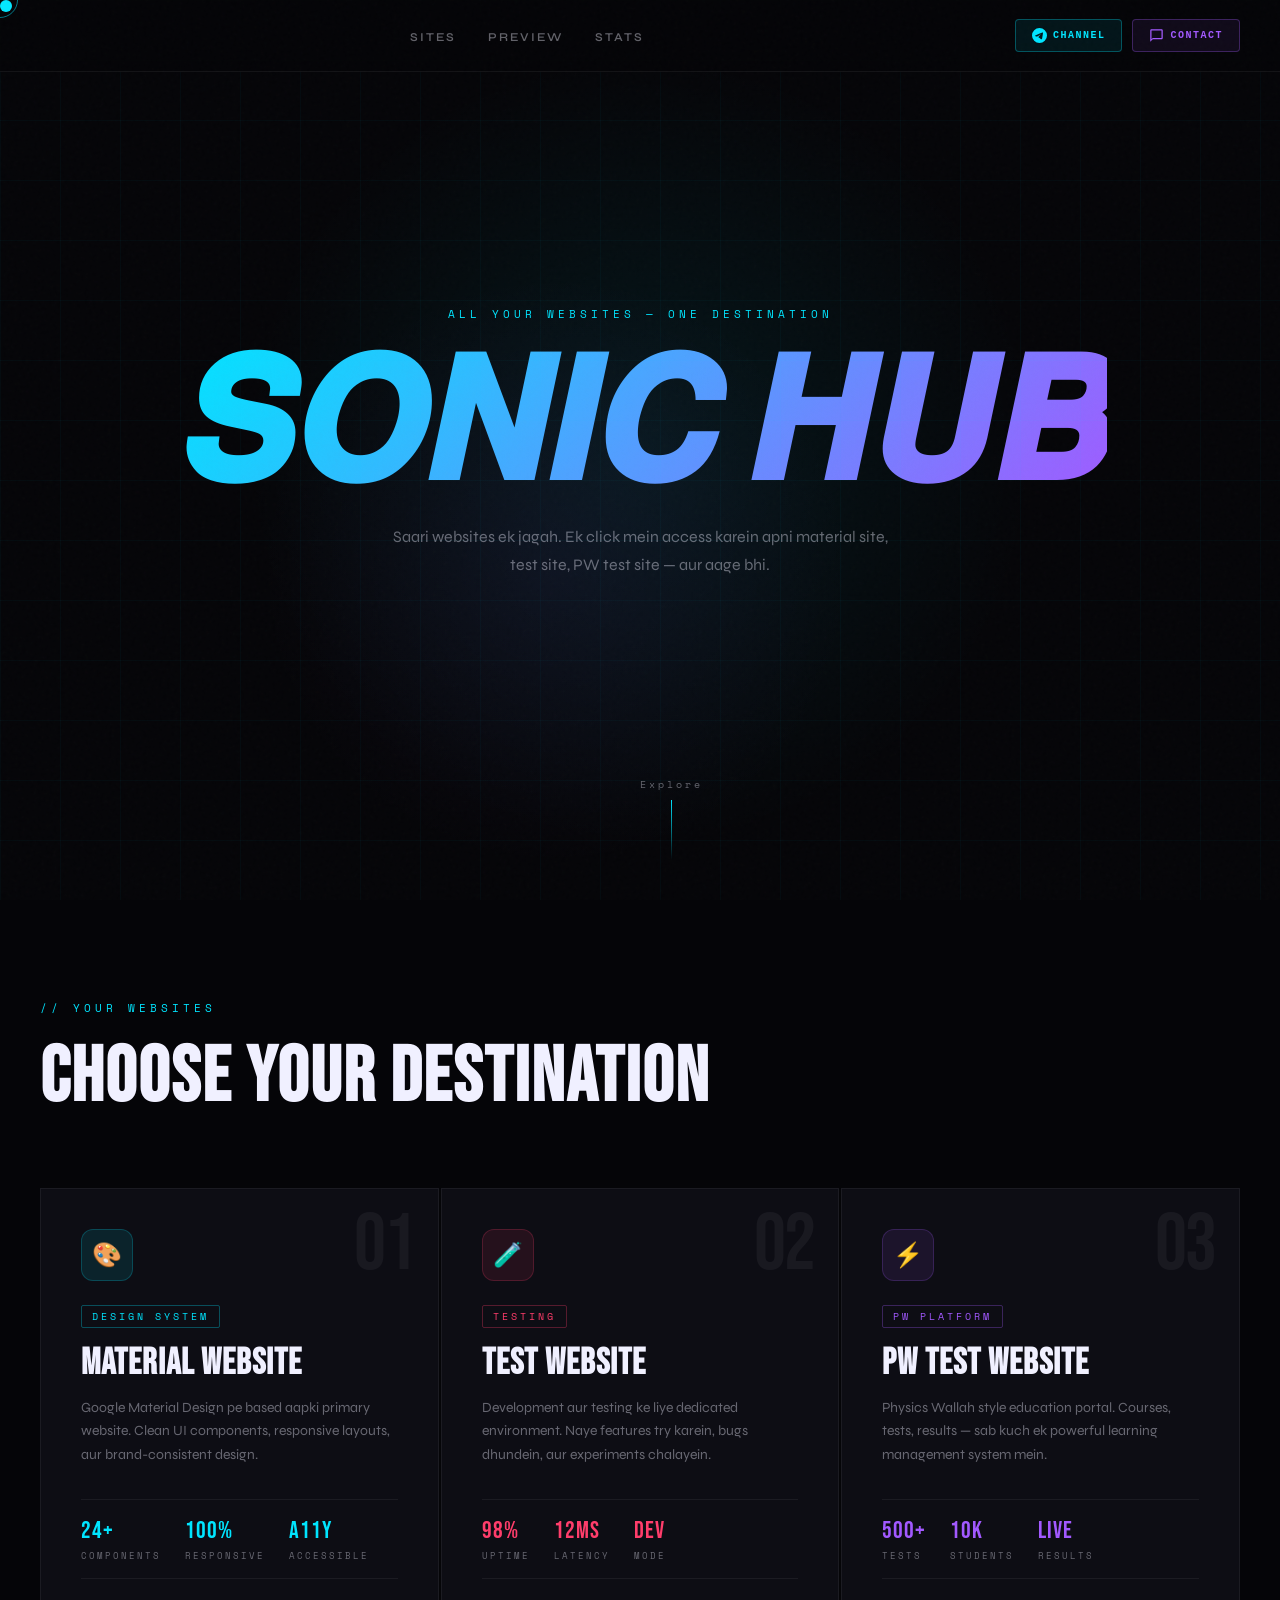
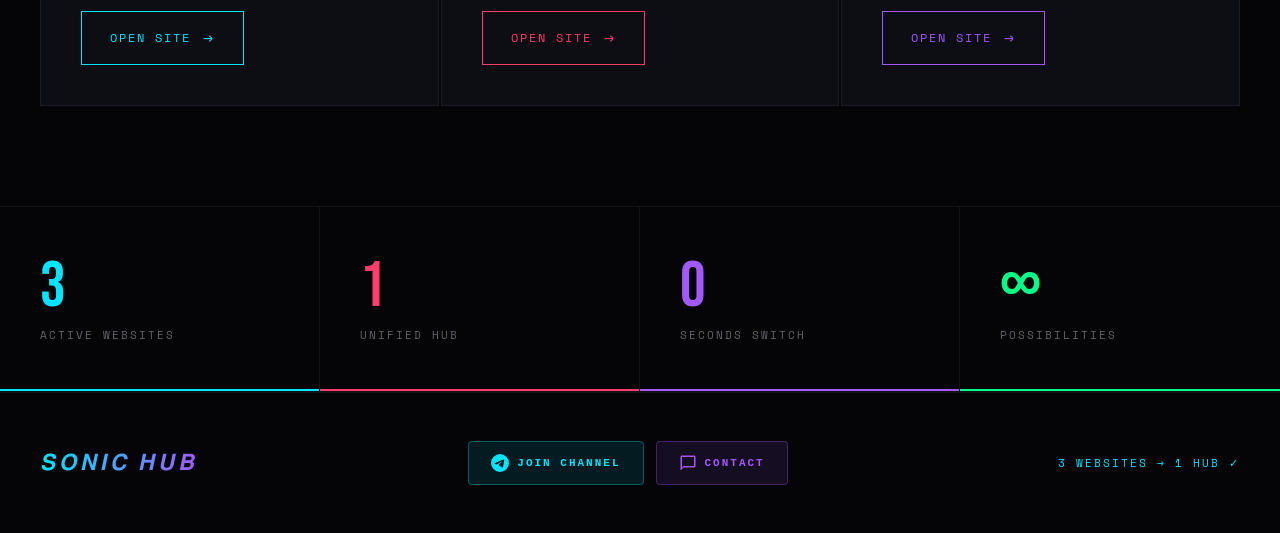
==== commit b52e65fe: "Add files via upload" ====
--- a/index.html
+++ b/index.html
@@ -3,7 +3,7 @@
 <head>
 <meta charset="UTF-8">
 <meta name="viewport" content="width=device-width, initial-scale=1.0">
-<title>NEXUS HUB — All Websites in One</title>
+<title>All Websites in One</title>
 <link href="https://fonts.googleapis.com/css2?family=Bebas+Neue&family=Syne:wght@400;600;800&family=Space+Mono:wght@400;700&display=swap" rel="stylesheet">
 <style>
   :root {
@@ -827,14 +827,56 @@
 
 <!-- HEADER -->
 <header>
-  <div class="logo">NEXUS HUB</div>
+  <div class="logo"></div>
   <ul class="header-nav">
     <li><a href="#sites">Sites</a></li>
     <li><a href="#preview">Preview</a></li>
     <li><a href="#stats">Stats</a></li>
   </ul>
-  <div class="header-badge">● LIVE</div>
+  <div class="header-actions">
+    <a href="https://t.me/+NGUSfa7ns8c4OTll" target="_self" class="header-btn tg-btn">
+      <svg width="15" height="15" viewBox="0 0 24 24" fill="currentColor"><path d="M11.944 0A12 12 0 0 0 0 12a12 12 0 0 0 12 12 12 12 0 0 0 12-12A12 12 0 0 0 12 0a12 12 0 0 0-.056 0zm4.962 7.224c.1-.002.321.023.465.14a.506.506 0 0 1 .171.325c.016.093.036.306.02.472-.18 1.898-.962 6.502-1.36 8.627-.168.9-.499 1.201-.82 1.23-.696.065-1.225-.46-1.9-.902-1.056-.693-1.653-1.124-2.678-1.8-1.185-.78-.417-1.21.258-1.91.177-.184 3.247-2.977 3.307-3.23.007-.032.014-.15-.056-.212s-.174-.041-.249-.024c-.106.024-1.793 1.14-5.061 3.345-.48.33-.913.49-1.302.48-.428-.008-1.252-.241-1.865-.44-.752-.245-1.349-.374-1.297-.789.027-.216.325-.437.893-.663 3.498-1.524 5.83-2.529 6.998-3.014 3.332-1.386 4.025-1.627 4.476-1.635z"/></svg>
+      Channel
+    </a>
+    <a href="https://t.me/xdsonic" target="_self" class="header-btn contact-btn">
+      <svg width="15" height="15" viewBox="0 0 24 24" fill="currentColor"><path d="M20 2H4c-1.1 0-2 .9-2 2v18l4-4h14c1.1 0 2-.9 2-2V4c0-1.1-.9-2-2-2zm0 14H6l-2 2V4h16v12z"/></svg>
+      Contact
+    </a>
+  </div>
 </header>
+
+<style>
+  .header-actions { display: flex; gap: 10px; align-items: center; }
+  .header-btn {
+    display: inline-flex;
+    align-items: center;
+    gap: 6px;
+    padding: 8px 16px;
+    font-family: 'Space Mono', monospace;
+    font-size: 10px;
+    letter-spacing: 1.5px;
+    text-transform: uppercase;
+    text-decoration: none;
+    border-radius: 4px;
+    font-weight: 700;
+    transition: all 0.3s;
+  }
+  .header-btn.tg-btn {
+    color: var(--accent2);
+    border: 1px solid rgba(0,229,255,0.3);
+    background: rgba(0,229,255,0.08);
+  }
+  .header-btn.tg-btn:hover { background: var(--accent2); color: var(--bg); }
+  .header-btn.contact-btn {
+    color: var(--accent3);
+    border: 1px solid rgba(162,89,255,0.3);
+    background: rgba(162,89,255,0.08);
+  }
+  .header-btn.contact-btn:hover { background: var(--accent3); color: var(--bg); }
+  @media (max-width: 768px) {
+    .header-btn span { display: none; }
+  }
+</style>
 
 <!-- HERO -->
 <section class="hero">
@@ -842,8 +884,8 @@
   <div class="hero-glow2"></div>
   <div class="hero-eyebrow">All Your Websites — One Destination</div>
   <h1 class="hero-title">
-    <span>NEXUS</span>
-    HUB
+    <span>𝙎𝙊𝙉𝙄𝘾 𝙃𝙐𝘽</span>
+  
   </h1>
   <p class="hero-sub">Saari websites ek jagah. Ek click mein access karein apni material site, test site, PW test site — aur aage bhi.</p>
   <div class="scroll-hint">
@@ -942,7 +984,7 @@
             <span class="stat-label">Results</span>
           </div>
         </div>
-        <a href="http://Sonicxpro.netlify.app" target="_self" class="card-btn">
+        <a href="https://pwtestweb.netlify.app" target="_self" class="card-btn">
           <span>Open Site</span>
           <span class="arrow">→</span>
         </a>
@@ -974,120 +1016,66 @@
   </div>
 </div>
 
-<!-- PREVIEW SECTION -->
-<section class="preview-section" id="preview">
-  <div class="section-label" style="margin-top:80px">// Live Preview</div>
-  <h2 class="section-title">SITE PREVIEWS</h2>
-
-  <div class="preview-tabs">
-    <button class="tab-btn active" onclick="openTab('material')">🎨 Material</button>
-    <button class="tab-btn" onclick="openTab('test')">🧪 Test Site</button>
-    <button class="tab-btn" onclick="openTab('pw')">⚡ PW Test</button>
-
-  </div>
-
-  <div class="preview-frame">
-    <div class="frame-bar">
-      <div class="dot red"></div>
-      <div class="dot yellow"></div>
-      <div class="dot green"></div>
-      <div class="frame-url" id="urlBar">material.yoursite.com</div>
-    </div>
-
-    <!-- Material Preview -->
-    <div class="site-preview mat-preview active" id="panel-material">
-      <div class="mat-appbar">
-        <span>☰</span>
-        <span class="mat-title">Material Website</span>
-      </div>
-      <div class="mat-grid">
-        <div class="mat-card">
-          <h3>Design System</h3>
-          <p>Google Material Design principles ke saath banaya gaya. Clean, consistent, aur beautiful UI components.</p>
-          <div class="mat-btn">Explore</div>
-        </div>
-        <div class="mat-card">
-          <h3>Components</h3>
-          <p>Buttons, cards, forms, navigation — sab kuch ready hai. Bas apna content add karein.</p>
-          <div class="mat-btn">View</div>
-        </div>
-        <div class="mat-card">
-          <h3>Typography</h3>
-          <p>Roboto font family ke saath perfect readable content. Hierarchy aur rhythm bilkul sahi.</p>
-          <div class="mat-btn">See Fonts</div>
-        </div>
-      </div>
-    </div>
-
-    <!-- Test Site Preview -->
-    <div class="site-preview test-preview" id="panel-test">
-      <div class="test-header">
-        <div class="test-logo-sm">TEST_ENV</div>
-        <span style="font-size:11px;color:rgba(255,255,255,0.4)">v2.4.1 — BUILD #247</span>
-      </div>
-      <div class="test-grid">
-        <div class="test-item">
-          <div class="test-item-title">PASS RATE</div>
-          <div class="test-item-val">94.2%</div>
-          <div class="test-item-sub">Last 30 days</div>
-          <div class="test-bar"><div class="test-bar-fill" style="width:94%"></div></div>
-        </div>
-        <div class="test-item">
-          <div class="test-item-title">TOTAL TESTS</div>
-          <div class="test-item-val">1,247</div>
-          <div class="test-item-sub">Automated</div>
-          <div class="test-bar"><div class="test-bar-fill" style="width:78%"></div></div>
-        </div>
-        <div class="test-item">
-          <div class="test-item-title">RESPONSE TIME</div>
-          <div class="test-item-val">12ms</div>
-          <div class="test-item-sub">Average</div>
-          <div class="test-bar"><div class="test-bar-fill" style="width:60%"></div></div>
-        </div>
-        <div class="test-item">
-          <div class="test-item-title">ERRORS</div>
-          <div class="test-item-val">3</div>
-          <div class="test-item-sub">This week</div>
-          <div class="test-bar"><div class="test-bar-fill" style="width:10%"></div></div>
-        </div>
-      </div>
-    </div>
-
-    <!-- PW Test Preview -->
-    <div class="site-preview pw-preview" id="panel-pw">
-      <div class="pw-header">
-        <div class="pw-logo-sm">PW TEST</div>
-        <ul class="pw-nav">
-          <li>Courses</li>
-          <li>Tests</li>
-          <li>Results</li>
-          <li>Leaderboard</li>
-        </ul>
-      </div>
-      <div class="pw-hero-sm">
-        <h2>APKA TEST PORTAL</h2>
-        <p>JEE | NEET | Board Exams — Sab kuch ek jagah</p>
-        <div class="pw-tags">
-          <div class="pw-tag">Physics</div>
-          <div class="pw-tag">Chemistry</div>
-          <div class="pw-tag">Mathematics</div>
-          <div class="pw-tag">Biology</div>
-          <div class="pw-tag">Live Tests</div>
-        </div>
-      </div>
-    </div>
-
-
-
-  </div>
-</section>
 
 <!-- FOOTER -->
 <footer>
-  <div class="footer-logo">NEXUS HUB</div>
-  <div class="footer-text">© 2026 — ALL SITES UNIFIED</div>
+  <div class="footer-logo">𝙎𝙊𝙉𝙄𝘾 𝙃𝙐𝘽</div>
+  <div class="footer-btns">
+    <a href="https://t.me/+NGUSfa7ns8c4OTll" target="_self" class="footer-btn tg-btn">
+      <svg width="18" height="18" viewBox="0 0 24 24" fill="currentColor"><path d="M11.944 0A12 12 0 0 0 0 12a12 12 0 0 0 12 12 12 12 0 0 0 12-12A12 12 0 0 0 12 0a12 12 0 0 0-.056 0zm4.962 7.224c.1-.002.321.023.465.14a.506.506 0 0 1 .171.325c.016.093.036.306.02.472-.18 1.898-.962 6.502-1.36 8.627-.168.9-.499 1.201-.82 1.23-.696.065-1.225-.46-1.9-.902-1.056-.693-1.653-1.124-2.678-1.8-1.185-.78-.417-1.21.258-1.91.177-.184 3.247-2.977 3.307-3.23.007-.032.014-.15-.056-.212s-.174-.041-.249-.024c-.106.024-1.793 1.14-5.061 3.345-.48.33-.913.49-1.302.48-.428-.008-1.252-.241-1.865-.44-.752-.245-1.349-.374-1.297-.789.027-.216.325-.437.893-.663 3.498-1.524 5.83-2.529 6.998-3.014 3.332-1.386 4.025-1.627 4.476-1.635z"/></svg>
+      Join Channel
+    </a>
+    <a href="https://t.me/xdsonic" target="_self" class="footer-btn contact-btn">
+      <svg width="18" height="18" viewBox="0 0 24 24" fill="currentColor"><path d="M20 2H4c-1.1 0-2 .9-2 2v18l4-4h14c1.1 0 2-.9 2-2V4c0-1.1-.9-2-2-2zm0 14H6l-2 2V4h16v12z"/></svg>
+      Contact
+    </a>
+  </div>
   <div class="footer-text" style="color:var(--accent2)">3 WEBSITES → 1 HUB ✓</div>
 </footer>
+
+<style>
+  .footer-btns {
+    display: flex;
+    gap: 12px;
+  }
+  .footer-btn {
+    display: inline-flex;
+    align-items: center;
+    gap: 8px;
+    padding: 12px 22px;
+    font-family: 'Space Mono', monospace;
+    font-size: 11px;
+    letter-spacing: 2px;
+    text-transform: uppercase;
+    text-decoration: none;
+    border-radius: 4px;
+    font-weight: 700;
+    transition: all 0.3s;
+    cursor: pointer;
+  }
+  .tg-btn {
+    background: rgba(0,229,255,0.1);
+    color: var(--accent2);
+    border: 1px solid rgba(0,229,255,0.3);
+  }
+  .tg-btn:hover {
+    background: var(--accent2);
+    color: var(--bg);
+  }
+  .contact-btn {
+    background: rgba(162,89,255,0.1);
+    color: var(--accent3);
+    border: 1px solid rgba(162,89,255,0.3);
+  }
+  .contact-btn:hover {
+    background: var(--accent3);
+    color: var(--bg);
+  }
+  @media (max-width: 768px) {
+    footer { flex-wrap: wrap; gap: 16px; }
+    .footer-btns { width: 100%; justify-content: center; }
+  }
+</style>
 
 <script>
   // Custom cursor
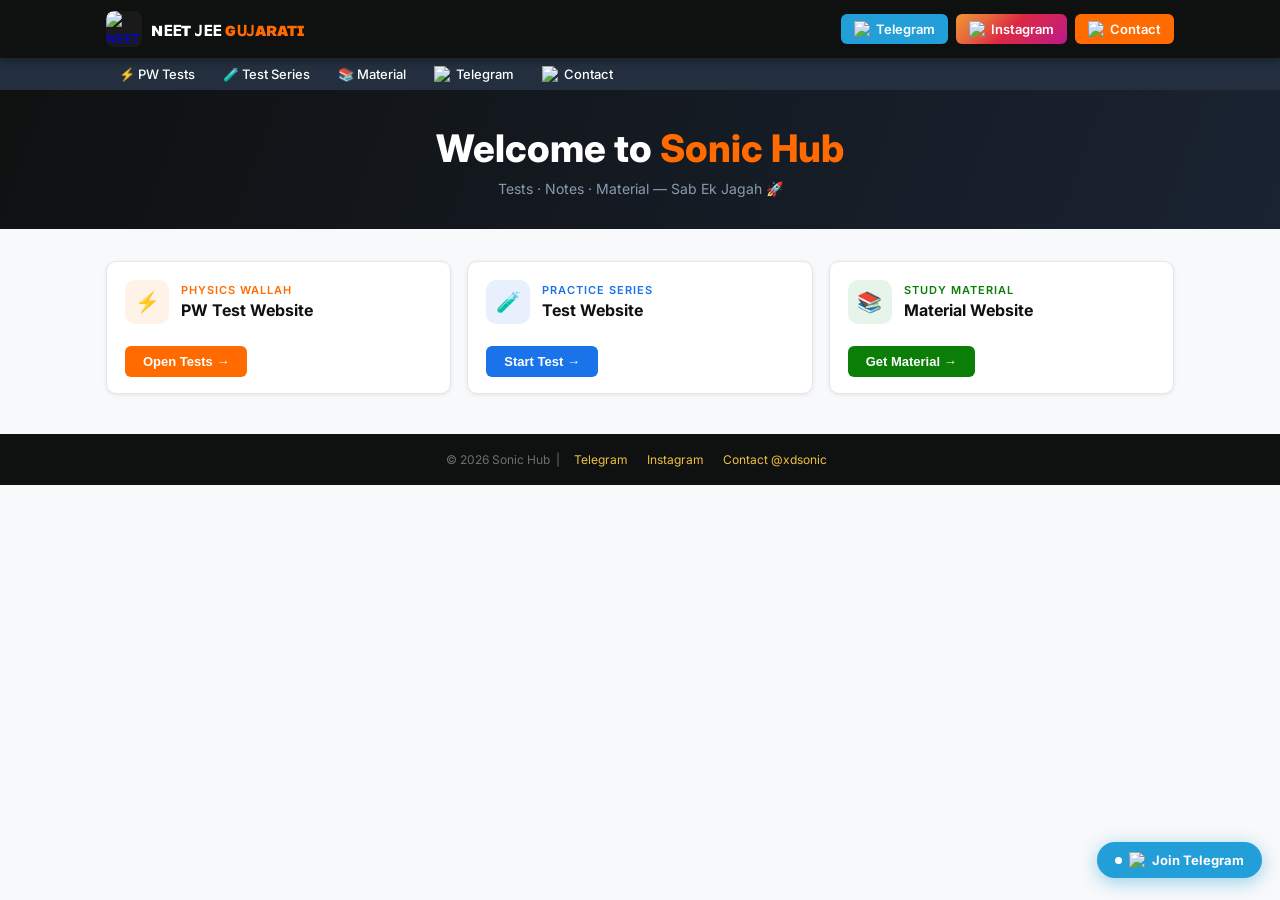
==== commit 9f4d4047: "Update index.html" ====
--- a/index.html
+++ b/index.html
@@ -1,1164 +1,320 @@
 <!DOCTYPE html>
 <html lang="en">
 <head>
-<meta charset="UTF-8">
-<meta name="viewport" content="width=device-width, initial-scale=1.0">
-<title>All Websites in One</title>
-<link href="https://fonts.googleapis.com/css2?family=Bebas+Neue&family=Syne:wght@400;600;800&family=Space+Mono:wght@400;700&display=swap" rel="stylesheet">
-<style>
-  :root {
-    --bg: #050508;
-    --surface: #0d0d14;
-    --border: rgba(255,255,255,0.06);
-    --accent1: #ff3d6b;
-    --accent2: #00e5ff;
-    --accent3: #a259ff;
-    --accent4: #00ff87;
-    --text: #f0f0ff;
-    --muted: rgba(240,240,255,0.4);
-  }
-
-  * { margin: 0; padding: 0; box-sizing: border-box; }
-
-  body {
-    background: var(--bg);
-    color: var(--text);
-    font-family: 'Syne', sans-serif;
-    min-height: 100vh;
-    overflow-x: hidden;
-    cursor: none;
-  }
-
-  /* Custom cursor */
-  .cursor {
-    width: 12px; height: 12px;
-    background: var(--accent2);
-    border-radius: 50%;
-    position: fixed;
-    top: 0; left: 0;
-    pointer-events: none;
-    z-index: 9999;
-    transition: transform 0.15s ease;
-    mix-blend-mode: screen;
-  }
-  .cursor-ring {
-    width: 36px; height: 36px;
-    border: 1.5px solid var(--accent2);
-    border-radius: 50%;
-    position: fixed;
-    top: 0; left: 0;
-    pointer-events: none;
-    z-index: 9998;
-    opacity: 0.5;
-    transition: all 0.25s ease;
-  }
-
-  /* Noise overlay */
-  body::before {
-    content: '';
-    position: fixed;
-    inset: 0;
-    background-image: url("data:image/svg+xml,%3Csvg viewBox='0 0 256 256' xmlns='http://www.w3.org/2000/svg'%3E%3Cfilter id='noise'%3E%3CfeTurbulence type='fractalNoise' baseFrequency='0.9' numOctaves='4' stitchTiles='stitch'/%3E%3C/filter%3E%3Crect width='100%25' height='100%25' filter='url(%23noise)' opacity='0.03'/%3E%3C/svg%3E");
-    pointer-events: none;
-    z-index: 1000;
-    opacity: 0.6;
-  }
-
-  /* Grid bg */
-  body::after {
-    content: '';
-    position: fixed;
-    inset: 0;
-    background-image: 
-      linear-gradient(rgba(0,229,255,0.03) 1px, transparent 1px),
-      linear-gradient(90deg, rgba(0,229,255,0.03) 1px, transparent 1px);
-    background-size: 60px 60px;
-    pointer-events: none;
-    z-index: 0;
-  }
-
-  /* HEADER */
-  header {
-    position: fixed;
-    top: 0; left: 0; right: 0;
-    z-index: 100;
-    display: flex;
-    align-items: center;
-    justify-content: space-between;
-    padding: 0 40px;
-    height: 72px;
-    background: rgba(5,5,8,0.85);
-    backdrop-filter: blur(20px);
-    border-bottom: 1px solid var(--border);
-  }
-
-  .logo {
-    font-family: 'Bebas Neue', sans-serif;
-    font-size: 28px;
-    letter-spacing: 4px;
-    background: linear-gradient(90deg, var(--accent2), var(--accent3));
-    -webkit-background-clip: text;
-    -webkit-text-fill-color: transparent;
-  }
-
-  .header-nav {
-    display: flex;
-    gap: 32px;
-    list-style: none;
-  }
-
-  .header-nav a {
-    color: var(--muted);
-    text-decoration: none;
-    font-size: 12px;
-    font-weight: 600;
-    letter-spacing: 2px;
-    text-transform: uppercase;
-    transition: color 0.2s;
-  }
-
-  .header-nav a:hover { color: var(--text); }
-
-  .header-badge {
-    font-family: 'Space Mono', monospace;
-    font-size: 11px;
-    color: var(--accent4);
-    border: 1px solid var(--accent4);
-    padding: 4px 12px;
-    border-radius: 2px;
-    animation: pulse-badge 2s ease-in-out infinite;
-  }
-
-  @keyframes pulse-badge {
-    0%, 100% { opacity: 1; }
-    50% { opacity: 0.5; }
-  }
-
-  /* HERO */
-  .hero {
-    position: relative;
-    min-height: 100vh;
-    display: flex;
-    flex-direction: column;
-    align-items: center;
-    justify-content: center;
-    text-align: center;
-    padding: 120px 40px 80px;
-    overflow: hidden;
-  }
-
-  .hero-glow {
-    position: absolute;
-    width: 800px; height: 800px;
-    border-radius: 50%;
-    background: radial-gradient(circle, rgba(0,229,255,0.08) 0%, transparent 70%);
-    top: 50%; left: 50%;
-    transform: translate(-50%, -50%);
-    animation: breathe 4s ease-in-out infinite;
-  }
-
-  .hero-glow2 {
-    position: absolute;
-    width: 600px; height: 600px;
-    border-radius: 50%;
-    background: radial-gradient(circle, rgba(162,89,255,0.06) 0%, transparent 70%);
-    top: 30%; left: 20%;
-    animation: breathe 6s ease-in-out infinite reverse;
-  }
-
-  @keyframes breathe {
-    0%, 100% { transform: translate(-50%, -50%) scale(1); }
-    50% { transform: translate(-50%, -50%) scale(1.15); }
-  }
-
-  .hero-eyebrow {
-    font-family: 'Space Mono', monospace;
-    font-size: 11px;
-    color: var(--accent2);
-    letter-spacing: 4px;
-    text-transform: uppercase;
-    margin-bottom: 24px;
-    opacity: 0;
-    animation: fadeUp 0.8s 0.2s forwards;
-  }
-
-  .hero-title {
-    font-family: 'Bebas Neue', sans-serif;
-    font-size: clamp(80px, 14vw, 180px);
-    line-height: 0.9;
-    letter-spacing: 2px;
-    margin-bottom: 16px;
-    opacity: 0;
-    animation: fadeUp 0.8s 0.4s forwards;
-  }
-
-  .hero-title span {
-    display: block;
-    background: linear-gradient(135deg, var(--accent2) 0%, var(--accent3) 50%, var(--accent1) 100%);
-    -webkit-background-clip: text;
-    -webkit-text-fill-color: transparent;
-    background-size: 200% 200%;
-    animation: shimmer 3s ease infinite;
-  }
-
-  @keyframes shimmer {
-    0% { background-position: 0% 50%; }
-    50% { background-position: 100% 50%; }
-    100% { background-position: 0% 50%; }
-  }
-
-  .hero-sub {
-    font-size: 16px;
-    color: var(--muted);
-    max-width: 500px;
-    line-height: 1.7;
-    margin-bottom: 56px;
-    opacity: 0;
-    animation: fadeUp 0.8s 0.6s forwards;
-  }
-
-  .scroll-hint {
-    position: absolute;
-    bottom: 40px;
-    left: 50%;
-    transform: translateX(-50%);
-    display: flex;
-    flex-direction: column;
-    align-items: center;
-    gap: 8px;
-    opacity: 0;
-    animation: fadeUp 0.8s 1s forwards;
-  }
-
-  .scroll-hint span {
-    font-family: 'Space Mono', monospace;
-    font-size: 10px;
-    color: var(--muted);
-    letter-spacing: 3px;
-  }
-
-  .scroll-line {
-    width: 1px;
-    height: 60px;
-    background: linear-gradient(to bottom, var(--accent2), transparent);
-    animation: scrollLine 1.5s ease-in-out infinite;
-  }
-
-  @keyframes scrollLine {
-    0% { transform: scaleY(0); transform-origin: top; }
-    50% { transform: scaleY(1); transform-origin: top; }
-    51% { transform: scaleY(1); transform-origin: bottom; }
-    100% { transform: scaleY(0); transform-origin: bottom; }
-  }
-
-  @keyframes fadeUp {
-    from { opacity: 0; transform: translateY(30px); }
-    to { opacity: 1; transform: translateY(0); }
-  }
-
-  /* SITES SECTION */
-  .sites-section {
-    position: relative;
-    z-index: 1;
-    padding: 100px 40px;
-    max-width: 1400px;
-    margin: 0 auto;
-  }
-
-  .section-label {
-    font-family: 'Space Mono', monospace;
-    font-size: 11px;
-    color: var(--accent2);
-    letter-spacing: 4px;
-    text-transform: uppercase;
-    margin-bottom: 16px;
-  }
-
-  .section-title {
-    font-family: 'Bebas Neue', sans-serif;
-    font-size: clamp(40px, 6vw, 80px);
-    letter-spacing: 2px;
-    margin-bottom: 64px;
-  }
-
-  /* SITE CARDS */
-  .sites-grid {
-    display: grid;
-    grid-template-columns: repeat(auto-fit, minmax(380px, 1fr));
-    gap: 2px;
-  }
-
-  .site-card {
-    position: relative;
-    background: var(--surface);
-    border: 1px solid var(--border);
-    overflow: hidden;
-    cursor: none;
-    transition: transform 0.4s cubic-bezier(0.23, 1, 0.32, 1);
-    group: true;
-  }
-
-  .site-card:hover {
-    transform: translateY(-4px);
-    z-index: 10;
-  }
-
-  .site-card::before {
-    content: '';
-    position: absolute;
-    inset: 0;
-    opacity: 0;
-    transition: opacity 0.4s;
-    z-index: 0;
-  }
-
-  .site-card:nth-child(1)::before { background: linear-gradient(135deg, rgba(0,229,255,0.08), transparent); }
-  .site-card:nth-child(2)::before { background: linear-gradient(135deg, rgba(255,61,107,0.08), transparent); }
-  .site-card:nth-child(3)::before { background: linear-gradient(135deg, rgba(162,89,255,0.08), transparent); }
-  .site-card:nth-child(4)::before { background: linear-gradient(135deg, rgba(0,255,135,0.08), transparent); }
-
-  .site-card:hover::before { opacity: 1; }
-
-  .card-accent-line {
-    position: absolute;
-    top: 0; left: 0; right: 0;
-    height: 2px;
-    transition: transform 0.4s cubic-bezier(0.23, 1, 0.32, 1);
-    transform: scaleX(0);
-    transform-origin: left;
-  }
-
-  .site-card:hover .card-accent-line { transform: scaleX(1); }
-
-  .site-card:nth-child(1) .card-accent-line { background: var(--accent2); }
-  .site-card:nth-child(2) .card-accent-line { background: var(--accent1); }
-  .site-card:nth-child(3) .card-accent-line { background: var(--accent3); }
-  .site-card:nth-child(4) .card-accent-line { background: var(--accent4); }
-
-  .card-inner {
-    position: relative;
-    z-index: 1;
-    padding: 40px;
-  }
-
-  .card-number {
-    font-family: 'Bebas Neue', sans-serif;
-    font-size: 80px;
-    line-height: 1;
-    opacity: 0.05;
-    position: absolute;
-    top: 16px;
-    right: 24px;
-    letter-spacing: -2px;
-    transition: opacity 0.4s;
-  }
-
-  .site-card:hover .card-number { opacity: 0.12; }
-
-  .card-icon {
-    width: 52px; height: 52px;
-    border-radius: 12px;
-    display: flex;
-    align-items: center;
-    justify-content: center;
-    font-size: 24px;
-    margin-bottom: 24px;
-    position: relative;
-  }
-
-  .site-card:nth-child(1) .card-icon { background: rgba(0,229,255,0.1); border: 1px solid rgba(0,229,255,0.2); }
-  .site-card:nth-child(2) .card-icon { background: rgba(255,61,107,0.1); border: 1px solid rgba(255,61,107,0.2); }
-  .site-card:nth-child(3) .card-icon { background: rgba(162,89,255,0.1); border: 1px solid rgba(162,89,255,0.2); }
-  .site-card:nth-child(4) .card-icon { background: rgba(0,255,135,0.1); border: 1px solid rgba(0,255,135,0.2); }
-
-  .card-tag {
-    font-family: 'Space Mono', monospace;
-    font-size: 10px;
-    letter-spacing: 3px;
-    text-transform: uppercase;
-    padding: 3px 10px;
-    border-radius: 2px;
-    margin-bottom: 16px;
-    display: inline-block;
-  }
-
-  .site-card:nth-child(1) .card-tag { color: var(--accent2); border: 1px solid rgba(0,229,255,0.3); }
-  .site-card:nth-child(2) .card-tag { color: var(--accent1); border: 1px solid rgba(255,61,107,0.3); }
-  .site-card:nth-child(3) .card-tag { color: var(--accent3); border: 1px solid rgba(162,89,255,0.3); }
-  .site-card:nth-child(4) .card-tag { color: var(--accent4); border: 1px solid rgba(0,255,135,0.3); }
-
-  .card-title {
-    font-family: 'Bebas Neue', sans-serif;
-    font-size: 36px;
-    letter-spacing: 1px;
-    margin-bottom: 12px;
-    line-height: 1.1;
-  }
-
-  .card-desc {
-    font-size: 14px;
-    color: var(--muted);
-    line-height: 1.7;
-    margin-bottom: 32px;
-  }
-
-  .card-stats {
-    display: flex;
-    gap: 24px;
-    margin-bottom: 32px;
-    padding: 16px 0;
-    border-top: 1px solid var(--border);
-    border-bottom: 1px solid var(--border);
-  }
-
-  .stat {
-    display: flex;
-    flex-direction: column;
-    gap: 4px;
-  }
-
-  .stat-value {
-    font-family: 'Bebas Neue', sans-serif;
-    font-size: 24px;
-    letter-spacing: 1px;
-  }
-
-  .site-card:nth-child(1) .stat-value { color: var(--accent2); }
-  .site-card:nth-child(2) .stat-value { color: var(--accent1); }
-  .site-card:nth-child(3) .stat-value { color: var(--accent3); }
-  .site-card:nth-child(4) .stat-value { color: var(--accent4); }
-
-  .stat-label {
-    font-family: 'Space Mono', monospace;
-    font-size: 9px;
-    color: var(--muted);
-    letter-spacing: 2px;
-    text-transform: uppercase;
-  }
-
-  .card-btn {
-    display: inline-flex;
-    align-items: center;
-    gap: 12px;
-    padding: 14px 28px;
-    font-family: 'Space Mono', monospace;
-    font-size: 12px;
-    letter-spacing: 2px;
-    text-transform: uppercase;
-    text-decoration: none;
-    border: 1px solid;
-    position: relative;
-    overflow: hidden;
-    transition: all 0.3s;
-    cursor: none;
-  }
-
-  .site-card:nth-child(1) .card-btn { color: var(--accent2); border-color: var(--accent2); }
-  .site-card:nth-child(2) .card-btn { color: var(--accent1); border-color: var(--accent1); }
-  .site-card:nth-child(3) .card-btn { color: var(--accent3); border-color: var(--accent3); }
-  .site-card:nth-child(4) .card-btn { color: var(--accent4); border-color: var(--accent4); }
-
-  .card-btn::before {
-    content: '';
-    position: absolute;
-    inset: 0;
-    transform: translateX(-100%);
-    transition: transform 0.3s cubic-bezier(0.23, 1, 0.32, 1);
-  }
-
-  .site-card:nth-child(1) .card-btn::before { background: var(--accent2); }
-  .site-card:nth-child(2) .card-btn::before { background: var(--accent1); }
-  .site-card:nth-child(3) .card-btn::before { background: var(--accent3); }
-  .site-card:nth-child(4) .card-btn::before { background: var(--accent4); }
-
-  .card-btn:hover::before { transform: translateX(0); }
-  .card-btn:hover { color: var(--bg); }
-  .card-btn span { position: relative; z-index: 1; }
-  .card-btn .arrow { position: relative; z-index: 1; font-size: 16px; transition: transform 0.3s; }
-  .card-btn:hover .arrow { transform: translateX(4px); }
-
-  /* PREVIEW IFRAME AREA */
-  .preview-section {
-    position: relative;
-    z-index: 1;
-    padding: 0 40px 100px;
-    max-width: 1400px;
-    margin: 0 auto;
-  }
-
-  .preview-tabs {
-    display: flex;
-    gap: 0;
-    border-bottom: 1px solid var(--border);
-    margin-bottom: 0;
-  }
-
-  .tab-btn {
-    padding: 16px 28px;
-    font-family: 'Space Mono', monospace;
-    font-size: 11px;
-    letter-spacing: 2px;
-    text-transform: uppercase;
-    color: var(--muted);
-    background: none;
-    border: none;
-    border-bottom: 2px solid transparent;
-    cursor: none;
-    transition: all 0.2s;
-    position: relative;
-    bottom: -1px;
-  }
-
-  .tab-btn.active {
-    color: var(--text);
-    border-bottom-color: var(--accent2);
-  }
-
-  .tab-btn:hover:not(.active) { color: rgba(240,240,255,0.7); }
-
-  .preview-frame {
-    background: var(--surface);
-    border: 1px solid var(--border);
-    border-top: none;
-    position: relative;
-    overflow: hidden;
-  }
-
-  .frame-bar {
-    display: flex;
-    align-items: center;
-    gap: 8px;
-    padding: 12px 20px;
-    border-bottom: 1px solid var(--border);
-    background: rgba(255,255,255,0.02);
-  }
-
-  .dot { width: 10px; height: 10px; border-radius: 50%; }
-  .dot.red { background: #ff5f57; }
-  .dot.yellow { background: #ffbd2e; }
-  .dot.green { background: #27c93f; }
-
-  .frame-url {
-    flex: 1;
-    margin: 0 16px;
-    background: rgba(255,255,255,0.04);
-    border: 1px solid var(--border);
-    border-radius: 4px;
-    padding: 4px 12px;
-    font-family: 'Space Mono', monospace;
-    font-size: 11px;
-    color: var(--muted);
-  }
-
-  .site-preview {
-    display: none;
-    min-height: 500px;
-    padding: 60px;
-  }
-
-  .site-preview.active { display: block; }
-
-  /* Material Site Preview */
-  .mat-preview {
-    background: #fafafa;
-    color: #212121;
-  }
-
-  .mat-appbar {
-    background: #6200ea;
-    color: white;
-    padding: 16px 24px;
-    display: flex;
-    align-items: center;
-    gap: 16px;
-    margin: -60px -60px 40px -60px;
-    box-shadow: 0 4px 12px rgba(98,0,234,0.3);
-  }
-
-  .mat-title { font-size: 20px; font-weight: 600; font-family: 'Syne', sans-serif; }
-
-  .mat-grid {
-    display: grid;
-    grid-template-columns: repeat(3, 1fr);
-    gap: 20px;
-  }
-
-  .mat-card {
-    background: white;
-    border-radius: 8px;
-    padding: 24px;
-    box-shadow: 0 2px 8px rgba(0,0,0,0.1);
-  }
-
-  .mat-card h3 { font-size: 18px; color: #6200ea; margin-bottom: 8px; }
-  .mat-card p { font-size: 14px; color: #757575; line-height: 1.6; }
-
-  .mat-btn {
-    display: inline-block;
-    margin-top: 16px;
-    padding: 8px 20px;
-    background: #6200ea;
-    color: white;
-    border-radius: 4px;
-    font-size: 13px;
-    font-weight: 600;
-    text-transform: uppercase;
-    letter-spacing: 1px;
-  }
-
-  /* Test Site Preview */
-  .test-preview {
-    background: #0f172a;
-    color: #e2e8f0;
-    font-family: 'Space Mono', monospace;
-  }
-
-  .test-header {
-    display: flex;
-    justify-content: space-between;
-    align-items: center;
-    margin-bottom: 32px;
-    padding-bottom: 16px;
-    border-bottom: 1px solid rgba(255,255,255,0.1);
-  }
-
-  .test-logo-sm { color: var(--accent1); font-size: 20px; font-weight: 700; }
-
-  .test-grid {
-    display: grid;
-    grid-template-columns: repeat(2, 1fr);
-    gap: 16px;
-  }
-
-  .test-item {
-    border: 1px solid rgba(255,61,107,0.2);
-    border-radius: 6px;
-    padding: 20px;
-    background: rgba(255,61,107,0.04);
-  }
-
-  .test-item-title { color: var(--accent1); font-size: 12px; letter-spacing: 2px; margin-bottom: 8px; }
-  .test-item-val { font-size: 28px; font-weight: 700; color: white; }
-  .test-item-sub { font-size: 11px; color: rgba(255,255,255,0.4); margin-top: 4px; }
-
-  .test-bar {
-    height: 4px;
-    background: rgba(255,255,255,0.1);
-    border-radius: 2px;
-    margin-top: 12px;
-    overflow: hidden;
-  }
-
-  .test-bar-fill {
-    height: 100%;
-    background: var(--accent1);
-    border-radius: 2px;
-  }
-
-  /* PW Test Preview */
-  .pw-preview {
-    background: linear-gradient(135deg, #13005a 0%, #000030 100%);
-    color: white;
-    position: relative;
-  }
-
-  .pw-header {
-    display: flex;
-    align-items: center;
-    justify-content: space-between;
-    margin-bottom: 40px;
-  }
-
-  .pw-logo-sm {
-    font-family: 'Bebas Neue', sans-serif;
-    font-size: 28px;
-    letter-spacing: 4px;
-    background: linear-gradient(90deg, #a259ff, #00e5ff);
-    -webkit-background-clip: text;
-    -webkit-text-fill-color: transparent;
-  }
-
-  .pw-nav {
-    display: flex;
-    gap: 24px;
-    list-style: none;
-  }
-
-  .pw-nav li { font-size: 13px; color: rgba(255,255,255,0.6); }
-
-  .pw-hero-sm {
-    text-align: center;
-    padding: 40px 0;
-  }
-
-  .pw-hero-sm h2 {
-    font-family: 'Bebas Neue', sans-serif;
-    font-size: 56px;
-    letter-spacing: 2px;
-    background: linear-gradient(135deg, #a259ff, #00e5ff);
-    -webkit-background-clip: text;
-    -webkit-text-fill-color: transparent;
-    margin-bottom: 16px;
-  }
-
-  .pw-hero-sm p { color: rgba(255,255,255,0.6); font-size: 14px; }
-
-  .pw-tags {
-    display: flex;
-    gap: 12px;
-    justify-content: center;
-    margin-top: 24px;
-    flex-wrap: wrap;
-  }
-
-  .pw-tag {
-    padding: 6px 16px;
-    border: 1px solid rgba(162,89,255,0.4);
-    border-radius: 20px;
-    font-size: 12px;
-    color: #a259ff;
-  }
-
-  /* STATS BAR */
-  .stats-bar {
-    position: relative;
-    z-index: 1;
-    border-top: 1px solid var(--border);
-    border-bottom: 1px solid var(--border);
-    display: grid;
-    grid-template-columns: repeat(4, 1fr);
-    margin: 0;
-  }
-
-  .stats-item {
-    padding: 48px 40px;
-    border-right: 1px solid var(--border);
-    position: relative;
-    overflow: hidden;
-  }
-
-  .stats-item:last-child { border-right: none; }
-
-  .stats-item::before {
-    content: '';
-    position: absolute;
-    bottom: 0; left: 0;
-    height: 2px;
-    width: 0;
-    transition: width 1s cubic-bezier(0.23, 1, 0.32, 1);
-  }
-
-  .stats-item:nth-child(1)::before { background: var(--accent2); }
-  .stats-item:nth-child(2)::before { background: var(--accent1); }
-  .stats-item:nth-child(3)::before { background: var(--accent3); }
-  .stats-item:nth-child(4)::before { background: var(--accent4); }
-
-  .stats-item.visible::before { width: 100%; }
-
-  .stats-num {
-    font-family: 'Bebas Neue', sans-serif;
-    font-size: 64px;
-    letter-spacing: -1px;
-    line-height: 1;
-    margin-bottom: 8px;
-  }
-
-  .stats-item:nth-child(1) .stats-num { color: var(--accent2); }
-  .stats-item:nth-child(2) .stats-num { color: var(--accent1); }
-  .stats-item:nth-child(3) .stats-num { color: var(--accent3); }
-  .stats-item:nth-child(4) .stats-num { color: var(--accent4); }
-
-  .stats-lbl {
-    font-family: 'Space Mono', monospace;
-    font-size: 11px;
-    color: var(--muted);
-    letter-spacing: 2px;
-    text-transform: uppercase;
-  }
-
-  /* FOOTER */
-  footer {
-    position: relative;
-    z-index: 1;
-    padding: 48px 40px;
-    border-top: 1px solid var(--border);
-    display: flex;
-    align-items: center;
-    justify-content: space-between;
-  }
-
-  .footer-logo {
-    font-family: 'Bebas Neue', sans-serif;
-    font-size: 24px;
-    letter-spacing: 4px;
-    background: linear-gradient(90deg, var(--accent2), var(--accent3));
-    -webkit-background-clip: text;
-    -webkit-text-fill-color: transparent;
-  }
-
-  .footer-text {
-    font-family: 'Space Mono', monospace;
-    font-size: 11px;
-    color: var(--muted);
-    letter-spacing: 2px;
-  }
-
-  /* Active tab panel management */
-  .tab-panel { display: none; }
-  .tab-panel.active { display: block; }
-
-  /* Responsive */
-  @media (max-width: 768px) {
-    .sites-grid { grid-template-columns: 1fr; }
-    .stats-bar { grid-template-columns: repeat(2, 1fr); }
-    .header-nav { display: none; }
-    .hero-title { font-size: 72px; }
-    .mat-grid { grid-template-columns: 1fr; }
-    .test-grid { grid-template-columns: 1fr; }
-    .site-preview { padding: 32px; }
-    .mat-appbar { margin: -32px -32px 32px -32px; }
-  }
-</style>
+  <meta charset="UTF-8"/>
+  <meta name="viewport" content="width=device-width, initial-scale=1.0"/>
+  <title>Sonic Hub</title>
+
+  <meta name="referrer" content="no-referrer"/>
+  <meta name="robots" content="noindex, nofollow"/>
+
+  <link href="https://fonts.googleapis.com/css2?family=Inter:wght@400;500;600;700;800&display=swap" rel="stylesheet"/>
+  <style>
+    *, *::before, *::after { box-sizing: border-box; margin: 0; padding: 0; }
+    :root {
+      --bg: #f8f9fa;
+      --surface: #ffffff;
+      --border: #e3e6ea;
+      --text: #0f1111;
+      --muted: #565959;
+      --orange: #ff6b00;
+      --orange-d: #cc5500;
+      --orange-l: #fff3e8;
+      --blue: #1a73e8;
+      --blue-l: #e8f0fe;
+      --green: #0a7e07;
+      --green-l: #e6f4ea;
+      --radius: 10px;
+    }
+    body { font-family: 'Inter', sans-serif; background: var(--bg); color: var(--text); }
+
+    /* ── HEADER ── */
+    header { background: #0f1111; position: sticky; top: 0; z-index: 100; box-shadow: 0 2px 8px rgba(0,0,0,0.4); }
+    .header-inner { max-width: 1100px; margin: 0 auto; padding: 0 16px; display: flex; align-items: center; gap: 14px; height: 58px; }
+    .logo { display: flex; align-items: center; gap: 9px; text-decoration: none; flex-shrink: 0; }
+    .logo-icon { width: 36px; height: 36px; border-radius: 8px; overflow: hidden; display: flex; align-items: center; justify-content: center; background: #1a1a1a; }
+    .logo-icon img { width: 100%; height: 100%; object-fit: cover; border-radius: 8px; }
+    .logo-text { color: #fff; font-size: 19px; font-weight: 800; }
+    .logo-text span { color: var(--orange); }
+    .header-btns { margin-left: auto; display: flex; gap: 8px; }
+    .hbtn {
+      display: inline-flex; align-items: center; gap: 6px;
+      padding: 7px 13px; border-radius: 6px;
+      font-size: 13px; font-weight: 600;
+      text-decoration: none; border: none; cursor: pointer;
+      transition: opacity 0.15s, transform 0.15s; white-space: nowrap;
+    }
+    .hbtn:hover { opacity: 0.88; transform: translateY(-1px); }
+    .hbtn img, .nav-inner img { width: 16px; height: 16px; object-fit: contain; vertical-align: middle; }
+    .btn-tg  { background: #229ED9; color: #fff; }
+    .btn-ig  { background: linear-gradient(135deg,#f09433,#e6683c,#dc2743,#cc2366,#bc1888); color:#fff; }
+    .btn-own { background: var(--orange); color: #fff; }
+
+    /* ── NAV ── */
+    nav { background: #232f3e; }
+    .nav-inner { max-width: 1100px; margin: 0 auto; padding: 0 16px; display: flex; gap: 2px; overflow-x: auto; align-items: center; }
+    .nav-inner a { color: #fff; font-size: 13px; font-weight: 500; text-decoration: none; padding: 8px 13px; white-space: nowrap; border-radius: 4px; transition: background 0.15s; cursor: pointer; display: inline-flex; align-items: center; gap: 6px; }
+    .nav-inner a:hover { background: rgba(255,255,255,0.12); }
+
+    /* ── HERO ── */
+    .hero { background: linear-gradient(110deg, #0f1111 0%, #1a2332 100%); padding: 36px 16px 32px; text-align: center; }
+    .hero h1 { font-size: clamp(22px,4.5vw,38px); font-weight: 800; color: #fff; line-height: 1.2; }
+    .hero h1 span { color: var(--orange); }
+    .hero p { color: #8a9bae; font-size: 14px; margin-top: 8px; }
+
+    /* ── CARDS ── */
+    .cards-wrap { max-width: 1100px; margin: 32px auto; padding: 0 16px; }
+    .cards-grid { display: grid; grid-template-columns: repeat(auto-fit,minmax(280px,1fr)); gap: 16px; }
+    .card { background: var(--surface); border: 1px solid var(--border); border-radius: var(--radius); text-decoration: none; color: inherit; display: flex; flex-direction: column; transition: box-shadow 0.2s, transform 0.2s; box-shadow: 0 1px 4px rgba(0,0,0,0.08); cursor: pointer; }
+    .card:hover { box-shadow: 0 4px 16px rgba(0,0,0,0.13); transform: translateY(-2px); }
+    .card-top { padding: 18px 18px 10px; display: flex; align-items: center; gap: 12px; }
+    .card-ico { width: 44px; height: 44px; border-radius: 10px; display: flex; align-items: center; justify-content: center; font-size: 20px; flex-shrink: 0; }
+    .card-ico img { width: 24px; height: 24px; object-fit: contain; }
+    .ico-o { background: var(--orange-l); } .ico-b { background: var(--blue-l); } .ico-g { background: var(--green-l); }
+    .card-name { font-size: 16px; font-weight: 700; }
+    .card-sub  { font-size: 11px; font-weight: 600; letter-spacing: 1px; text-transform: uppercase; margin-bottom: 3px; }
+    .sub-o { color: var(--orange); } .sub-b { color: var(--blue); } .sub-g { color: var(--green); }
+    .card-foot { padding: 12px 18px 16px; margin-top: auto; }
+    .card-btn { display: inline-block; padding: 8px 18px; border-radius: 6px; font-size: 13px; font-weight: 600; color: #fff; text-decoration: none; border: none; cursor: pointer; }
+    .cbtn-o { background: var(--orange); } .cbtn-o:hover { background: var(--orange-d); }
+    .cbtn-b { background: var(--blue); } .cbtn-b:hover { background: #1558b0; }
+    .cbtn-g { background: var(--green); } .cbtn-g:hover { background: #085905; }
+
+    /* ── FOOTER ── */
+    footer { background: #0f1111; color: #6a7070; text-align: center; padding: 18px 16px; font-size: 12px; margin-top: 40px; }
+    footer a { color: #f0c040; text-decoration: none; margin: 0 8px; cursor: pointer; }
+
+    /* ── FLOATING TG ── */
+    .float-tg { position: fixed; bottom: 22px; right: 18px; z-index: 999; display: flex; align-items: center; gap: 7px; background: #229ED9; color: #fff; padding: 10px 18px; border-radius: 50px; font-size: 13px; font-weight: 700; text-decoration: none; box-shadow: 0 4px 18px rgba(34,158,217,0.45); transition: all 0.2s; }
+    .float-tg:hover { background: #1a7db0; transform: scale(1.04); }
+    .float-tg img { width: 16px; height: 16px; object-fit: contain; }
+    .dot { width: 7px; height: 7px; background: #fff; border-radius: 50%; animation: p 1.6s infinite; }
+    @keyframes p { 0%,100%{opacity:1;transform:scale(1)} 50%{opacity:.4;transform:scale(.7)} }
+
+    /* ── AD OVERLAY ── */
+    #ad-overlay {
+      display: none;
+      position: fixed; inset: 0; z-index: 9999;
+      background: rgba(0,0,0,0.92);
+      align-items: center; justify-content: center;
+      flex-direction: column;
+    }
+    #ad-overlay.show { display: flex; }
+    .ad-box {
+      background: #1a2332; border-radius: 16px;
+      padding: 32px 28px; max-width: 420px; width: 92%;
+      text-align: center; box-shadow: 0 8px 40px rgba(0,0,0,0.6);
+      border: 1px solid #2a3f55;
+    }
+    .ad-box h2 { color: #fff; font-size: 20px; margin-bottom: 8px; }
+    .ad-box p  { color: #8a9bae; font-size: 13px; margin-bottom: 22px; }
+    .ad-timer-ring { width: 80px; height: 80px; margin: 0 auto 18px; position: relative; }
+    .ad-timer-ring svg { transform: rotate(-90deg); }
+    .ad-timer-ring circle { fill: none; stroke-width: 6; }
+    .ring-bg    { stroke: #2a3f55; }
+    .ring-fill  { stroke: var(--orange); stroke-dasharray: 220; stroke-dashoffset: 220; transition: stroke-dashoffset 1s linear; stroke-linecap: round; }
+    .ad-count { position: absolute; top: 50%; left: 50%; transform: translate(-50%,-50%); font-size: 22px; font-weight: 800; color: #fff; }
+    .ad-skip {
+      display: inline-block; margin-top: 10px;
+      padding: 10px 28px; border-radius: 8px;
+      background: var(--orange); color: #fff;
+      font-size: 14px; font-weight: 700;
+      border: none; cursor: pointer; opacity: 0;
+      pointer-events: none; transition: opacity 0.4s;
+    }
+    .ad-skip.visible { opacity: 1; pointer-events: all; }
+    .ad-skip:hover { background: var(--orange-d); }
+    .ad-msg { color: #f0c040; font-size: 12px; margin-top: 10px; }
+
+    /* ── SECURITY ── */
+    .card, .card-btn, .nav-inner a { -webkit-user-select: none; user-select: none; }
+
+    @media(max-width:600px){
+      .hbtn span { display: none; }
+      .hero h1 { font-size: 22px; }
+    }
+  </style>
 </head>
 <body>
 
-<div class="cursor" id="cursor"></div>
-<div class="cursor-ring" id="cursorRing"></div>
-
-<!-- HEADER -->
+<script>
+  const _links = {
+    tg:       atob("aHR0cHM6Ly90Lm1lLytOR1VTZmE3bnM4YzRPVGxs"),
+    ig:       atob("aHR0cHM6Ly93d3cuaW5zdGFncmFtLmNvbS9uZWV0X19ndWphcmF0aT9pZ3NoPU5ESnJlWGh1YUhOellXSms="),
+    contact:  atob("aHR0cHM6Ly90Lm1lL3hkc29uaWM="),
+    pw:       atob("aHR0cHM6Ly9wd3Rlc3R3ZWJzaXRlc29uaWMubmV0bGlmeS5hcHAv"),
+    material: atob("aHR0cDovL2dqc29uaWMubmV0bGlmeS5hcHAv"),
+    test:     atob("aHR0cHM6Ly90ZXN0d2Vic2l0ZXNoaGhland3ananand3anand3anand3.bmV0bGlmeS5hcHAv")
+  };
+
+  _links.test = "https://testwebsiteshhhejwjwjwjwj.netlify.app/";
+
+  // ── AD INTERSTITIAL ──
+  let _pendingUrl = null;
+  let _adTimer = null;
+  let _adSeconds = 10;
+
+  function openWithAd(url) {
+    _pendingUrl = url;
+    _adSeconds = 10;
+    const overlay = document.getElementById('ad-overlay');
+    overlay.classList.add('show');
+    document.getElementById('ad-count').textContent = _adSeconds;
+
+    const ring = document.querySelector('.ring-fill');
+    const circumference = 220;
+    ring.style.strokeDashoffset = circumference;
+
+    const skip = document.getElementById('ad-skip');
+    skip.classList.remove('visible');
+    skip.textContent = "Please wait...";
+
+    clearInterval(_adTimer);
+    _adTimer = setInterval(() => {
+      _adSeconds--;
+      document.getElementById('ad-count').textContent = _adSeconds;
+      const progress = (10 - _adSeconds) / 10;
+      ring.style.strokeDashoffset = circumference - (circumference * progress);
+      if (_adSeconds <= 0) {
+        clearInterval(_adTimer);
+        skip.classList.add('visible');
+        skip.textContent = "Open Website →";
+      }
+    }, 1000);
+  }
+
+  function skipAd() {
+    if (_adSeconds > 0) return;
+    clearInterval(_adTimer);
+    document.getElementById('ad-overlay').classList.remove('show');
+    if (_pendingUrl) {
+      window.open(_pendingUrl, '_blank', 'noopener,noreferrer');
+      _pendingUrl = null;
+    }
+  }
+
+  // ── SECURITY ──
+  document.addEventListener('contextmenu', e => e.preventDefault());
+  document.addEventListener('keydown', e => {
+    if ((e.ctrlKey || e.metaKey) && ['u','s','a'].includes(e.key.toLowerCase())) e.preventDefault();
+    if (e.key === 'F12') e.preventDefault();
+  });
+</script>
+
+<div id="ad-overlay">
+  <div class="ad-box">
+    <h2>⚡ Sonic Hub</h2>
+    <p>Support karo — ek chhota sa wait karo 😊<br>Website kuch seconds mein open hogi</p>
+    <div class="ad-timer-ring">
+      <svg width="80" height="80" viewBox="0 0 80 80">
+        <circle class="ring-bg"   cx="40" cy="40" r="35"/>
+        <circle class="ring-fill" cx="40" cy="40" r="35"/>
+      </svg>
+      <div class="ad-count" id="ad-count">10</div>
+    </div>
+    <button class="ad-skip" id="ad-skip" onclick="skipAd()">Please wait...</button>
+    <div class="ad-msg">🙏 Tumhara support humein motivate karta hai!</div>
+  </div>
+</div>
+
 <header>
-  <div class="logo"></div>
-  <ul class="header-nav">
-    <li><a href="#sites">Sites</a></li>
-    <li><a href="#preview">Preview</a></li>
-    <li><a href="#stats">Stats</a></li>
-  </ul>
-  <div class="header-actions">
-    <a href="https://t.me/+NGUSfa7ns8c4OTll" target="_self" class="header-btn tg-btn">
-      <svg width="15" height="15" viewBox="0 0 24 24" fill="currentColor"><path d="M11.944 0A12 12 0 0 0 0 12a12 12 0 0 0 12 12 12 12 0 0 0 12-12A12 12 0 0 0 12 0a12 12 0 0 0-.056 0zm4.962 7.224c.1-.002.321.023.465.14a.506.506 0 0 1 .171.325c.016.093.036.306.02.472-.18 1.898-.962 6.502-1.36 8.627-.168.9-.499 1.201-.82 1.23-.696.065-1.225-.46-1.9-.902-1.056-.693-1.653-1.124-2.678-1.8-1.185-.78-.417-1.21.258-1.91.177-.184 3.247-2.977 3.307-3.23.007-.032.014-.15-.056-.212s-.174-.041-.249-.024c-.106.024-1.793 1.14-5.061 3.345-.48.33-.913.49-1.302.48-.428-.008-1.252-.241-1.865-.44-.752-.245-1.349-.374-1.297-.789.027-.216.325-.437.893-.663 3.498-1.524 5.83-2.529 6.998-3.014 3.332-1.386 4.025-1.627 4.476-1.635z"/></svg>
-      Channel
+  <div class="header-inner">
+    <a class="logo" href="#">
+      <div class="logo-icon">
+        <img src="https://i.ibb.co/Y4Q7q9gc/x.jpg" alt="ɴᴇᴇᴛ ᴊᴇᴇ ɢᴜᴊᴀʀᴀᴛɪ">
+      </div>
+      <div class="logo-text">ɴᴇᴇᴛ ᴊᴇᴇ <span>ɢᴜᴊᴀʀᴀᴛɪ</span></div>
     </a>
-    <a href="https://t.me/xdsonic" target="_self" class="header-btn contact-btn">
-      <svg width="15" height="15" viewBox="0 0 24 24" fill="currentColor"><path d="M20 2H4c-1.1 0-2 .9-2 2v18l4-4h14c1.1 0 2-.9 2-2V4c0-1.1-.9-2-2-2zm0 14H6l-2 2V4h16v12z"/></svg>
-      Contact
+    <div class="header-btns">
+      <a class="hbtn btn-tg"  onclick="window.open(_links.tg,'_blank','noopener')" href="#">
+        <img src="https://upload.wikimedia.org/wikipedia/commons/8/82/Telegram_logo.svg" alt="TG"> <span>Telegram</span>
+      </a>
+      <a class="hbtn btn-ig"  onclick="window.open(_links.ig,'_blank','noopener')" href="#">
+        <img src="https://cdn-icons-png.flaticon.com/512/733/733558.png
+" alt="IG"> <span>Instagram</span>
+      </a>
+      <a class="hbtn btn-own" onclick="window.open(_links.contact,'_blank','noopener')" href="#">
+        <img src="https://cdn-icons-png.flaticon.com/512/2343/2343685.png" alt="Chat"> <span>Contact</span>
+      </a>
+    </div>
+  </div>
+</header>
+
+<nav>
+  <div class="nav-inner">
+    <a onclick="openWithAd(_links.pw)">⚡ PW Tests</a>
+    <a onclick="openWithAd(_links.test)">🧪 Test Series</a>
+    <a onclick="openWithAd(_links.material)">📚 Material</a>
+    <a onclick="window.open(_links.tg,'_blank','noopener')">
+      <img src="https://upload.wikimedia.org/wikipedia/commons/8/82/Telegram_logo.svg" alt="TG"> Telegram
+    </a>
+    <a onclick="window.open(_links.contact,'_blank','noopener')">
+      <img src="https://cdn-icons-png.flaticon.com/512/2343/2343685.png" alt="Contact"> Contact
     </a>
   </div>
-</header>
-
-<style>
-  .header-actions { display: flex; gap: 10px; align-items: center; }
-  .header-btn {
-    display: inline-flex;
-    align-items: center;
-    gap: 6px;
-    padding: 8px 16px;
-    font-family: 'Space Mono', monospace;
-    font-size: 10px;
-    letter-spacing: 1.5px;
-    text-transform: uppercase;
-    text-decoration: none;
-    border-radius: 4px;
-    font-weight: 700;
-    transition: all 0.3s;
-  }
-  .header-btn.tg-btn {
-    color: var(--accent2);
-    border: 1px solid rgba(0,229,255,0.3);
-    background: rgba(0,229,255,0.08);
-  }
-  .header-btn.tg-btn:hover { background: var(--accent2); color: var(--bg); }
-  .header-btn.contact-btn {
-    color: var(--accent3);
-    border: 1px solid rgba(162,89,255,0.3);
-    background: rgba(162,89,255,0.08);
-  }
-  .header-btn.contact-btn:hover { background: var(--accent3); color: var(--bg); }
-  @media (max-width: 768px) {
-    .header-btn span { display: none; }
-  }
-</style>
-
-<!-- HERO -->
+</nav>
+
 <section class="hero">
-  <div class="hero-glow"></div>
-  <div class="hero-glow2"></div>
-  <div class="hero-eyebrow">All Your Websites — One Destination</div>
-  <h1 class="hero-title">
-    <span>𝙎𝙊𝙉𝙄𝘾 𝙃𝙐𝘽</span>
-  
-  </h1>
-  <p class="hero-sub">Saari websites ek jagah. Ek click mein access karein apni material site, test site, PW test site — aur aage bhi.</p>
-  <div class="scroll-hint">
-    <span>Explore</span>
-    <div class="scroll-line"></div>
-  </div>
+  <h1>Welcome to <span>Sonic Hub</span></h1>
+  <p>Tests · Notes · Material — Sab Ek Jagah 🚀</p>
 </section>
 
-<!-- SITES GRID -->
-<section class="sites-section" id="sites">
-  <div class="section-label">// Your Websites</div>
-  <h2 class="section-title">CHOOSE YOUR DESTINATION</h2>
-
-  <div class="sites-grid">
-
-    <!-- Card 1: Material Website -->
-    <div class="site-card">
-      <div class="card-accent-line"></div>
-      <div class="card-number">01</div>
-      <div class="card-inner">
-        <div class="card-icon">🎨</div>
-        <div class="card-tag">Design System</div>
-        <h3 class="card-title">Material Website</h3>
-        <p class="card-desc">Google Material Design pe based aapki primary website. Clean UI components, responsive layouts, aur brand-consistent design.</p>
-        <div class="card-stats">
-          <div class="stat">
-            <span class="stat-value">24+</span>
-            <span class="stat-label">Components</span>
-          </div>
-          <div class="stat">
-            <span class="stat-value">100%</span>
-            <span class="stat-label">Responsive</span>
-          </div>
-          <div class="stat">
-            <span class="stat-value">A11Y</span>
-            <span class="stat-label">Accessible</span>
-          </div>
+<div class="cards-wrap">
+  <div class="cards-grid">
+
+    <div class="card" onclick="openWithAd(_links.pw)">
+      <div class="card-top">
+        <div class="card-ico ico-o">⚡</div>
+        <div>
+          <div class="card-sub sub-o">Physics Wallah</div>
+          <div class="card-name">PW Test Website</div>
         </div>
-        <a href="http://gjsonic.netlify.app" target="_self" class="card-btn">
-          <span>Open Site</span>
-          <span class="arrow">→</span>
-        </a>
-      </div>
-    </div>
-
-    <!-- Card 2: Test Website -->
-    <div class="site-card">
-      <div class="card-accent-line"></div>
-      <div class="card-number">02</div>
-      <div class="card-inner">
-        <div class="card-icon">🧪</div>
-        <div class="card-tag">Testing</div>
-        <h3 class="card-title">Test Website</h3>
-        <p class="card-desc">Development aur testing ke liye dedicated environment. Naye features try karein, bugs dhundein, aur experiments chalayein.</p>
-        <div class="card-stats">
-          <div class="stat">
-            <span class="stat-value">98%</span>
-            <span class="stat-label">Uptime</span>
-          </div>
-          <div class="stat">
-            <span class="stat-value">12ms</span>
-            <span class="stat-label">Latency</span>
-          </div>
-          <div class="stat">
-            <span class="stat-value">Dev</span>
-            <span class="stat-label">Mode</span>
-          </div>
+      </div>
+      <div class="card-foot">
+        <button class="card-btn cbtn-o" onclick="event.stopPropagation();openWithAd(_links.pw)">Open Tests →</button>
+      </div>
+    </div>
+
+    <div class="card" onclick="openWithAd(_links.test)">
+      <div class="card-top">
+        <div class="card-ico ico-b">🧪</div>
+        <div>
+          <div class="card-sub sub-b">Practice Series</div>
+          <div class="card-name">Test Website</div>
         </div>
-        <a href="https://testzone-pro.netlify.app/" target="_self" class="card-btn">
-          <span>Open Site</span>
-          <span class="arrow">→</span>
-        </a>
-      </div>
-    </div>
-
-    <!-- Card 3: PW Test Website -->
-    <div class="site-card">
-      <div class="card-accent-line"></div>
-      <div class="card-number">03</div>
-      <div class="card-inner">
-        <div class="card-icon">⚡</div>
-        <div class="card-tag">PW Platform</div>
-        <h3 class="card-title">PW Test Website</h3>
-        <p class="card-desc">Physics Wallah style education portal. Courses, tests, results — sab kuch ek powerful learning management system mein.</p>
-        <div class="card-stats">
-          <div class="stat">
-            <span class="stat-value">500+</span>
-            <span class="stat-label">Tests</span>
-          </div>
-          <div class="stat">
-            <span class="stat-value">10K</span>
-            <span class="stat-label">Students</span>
-          </div>
-          <div class="stat">
-            <span class="stat-value">Live</span>
-            <span class="stat-label">Results</span>
-          </div>
+      </div>
+      <div class="card-foot">
+        <button class="card-btn cbtn-b" onclick="event.stopPropagation();openWithAd(_links.test)">Start Test →</button>
+      </div>
+    </div>
+
+    <div class="card" onclick="openWithAd(_links.material)">
+      <div class="card-top">
+        <div class="card-ico ico-g">📚</div>
+        <div>
+          <div class="card-sub sub-g">Study Material</div>
+          <div class="card-name">Material Website</div>
         </div>
-        <a href="https://pwtestweb.netlify.app" target="_self" class="card-btn">
-          <span>Open Site</span>
-          <span class="arrow">→</span>
-        </a>
-      </div>
-    </div>
-
-
-
-  </div>
-</section>
-
-<!-- STATS BAR -->
-<div class="stats-bar" id="stats">
-  <div class="stats-item">
-    <div class="stats-num">3</div>
-    <div class="stats-lbl">Active Websites</div>
-  </div>
-  <div class="stats-item">
-    <div class="stats-num">1</div>
-    <div class="stats-lbl">Unified Hub</div>
-  </div>
-  <div class="stats-item">
-    <div class="stats-num">0</div>
-    <div class="stats-lbl">Seconds Switch</div>
-  </div>
-  <div class="stats-item">
-    <div class="stats-num">∞</div>
-    <div class="stats-lbl">Possibilities</div>
+      </div>
+      <div class="card-foot">
+        <button class="card-btn cbtn-g" onclick="event.stopPropagation();openWithAd(_links.material)">Get Material →</button>
+      </div>
+    </div>
+
   </div>
 </div>
 
-
-<!-- FOOTER -->
 <footer>
-  <div class="footer-logo">𝙎𝙊𝙉𝙄𝘾 𝙃𝙐𝘽</div>
-  <div class="footer-btns">
-    <a href="https://t.me/+NGUSfa7ns8c4OTll" target="_self" class="footer-btn tg-btn">
-      <svg width="18" height="18" viewBox="0 0 24 24" fill="currentColor"><path d="M11.944 0A12 12 0 0 0 0 12a12 12 0 0 0 12 12 12 12 0 0 0 12-12A12 12 0 0 0 12 0a12 12 0 0 0-.056 0zm4.962 7.224c.1-.002.321.023.465.14a.506.506 0 0 1 .171.325c.016.093.036.306.02.472-.18 1.898-.962 6.502-1.36 8.627-.168.9-.499 1.201-.82 1.23-.696.065-1.225-.46-1.9-.902-1.056-.693-1.653-1.124-2.678-1.8-1.185-.78-.417-1.21.258-1.91.177-.184 3.247-2.977 3.307-3.23.007-.032.014-.15-.056-.212s-.174-.041-.249-.024c-.106.024-1.793 1.14-5.061 3.345-.48.33-.913.49-1.302.48-.428-.008-1.252-.241-1.865-.44-.752-.245-1.349-.374-1.297-.789.027-.216.325-.437.893-.663 3.498-1.524 5.83-2.529 6.998-3.014 3.332-1.386 4.025-1.627 4.476-1.635z"/></svg>
-      Join Channel
-    </a>
-    <a href="https://t.me/xdsonic" target="_self" class="footer-btn contact-btn">
-      <svg width="18" height="18" viewBox="0 0 24 24" fill="currentColor"><path d="M20 2H4c-1.1 0-2 .9-2 2v18l4-4h14c1.1 0 2-.9 2-2V4c0-1.1-.9-2-2-2zm0 14H6l-2 2V4h16v12z"/></svg>
-      Contact
-    </a>
-  </div>
-  <div class="footer-text" style="color:var(--accent2)">3 WEBSITES → 1 HUB ✓</div>
+  © 2026 Sonic Hub &nbsp;|&nbsp;
+  <a onclick="window.open(_links.tg,'_blank')">Telegram</a>
+  <a onclick="window.open(_links.ig,'_blank')">Instagram</a>
+  <a onclick="window.open(_links.contact,'_blank')">Contact @xdsonic</a>
 </footer>
 
-<style>
-  .footer-btns {
-    display: flex;
-    gap: 12px;
-  }
-  .footer-btn {
-    display: inline-flex;
-    align-items: center;
-    gap: 8px;
-    padding: 12px 22px;
-    font-family: 'Space Mono', monospace;
-    font-size: 11px;
-    letter-spacing: 2px;
-    text-transform: uppercase;
-    text-decoration: none;
-    border-radius: 4px;
-    font-weight: 700;
-    transition: all 0.3s;
-    cursor: pointer;
-  }
-  .tg-btn {
-    background: rgba(0,229,255,0.1);
-    color: var(--accent2);
-    border: 1px solid rgba(0,229,255,0.3);
-  }
-  .tg-btn:hover {
-    background: var(--accent2);
-    color: var(--bg);
-  }
-  .contact-btn {
-    background: rgba(162,89,255,0.1);
-    color: var(--accent3);
-    border: 1px solid rgba(162,89,255,0.3);
-  }
-  .contact-btn:hover {
-    background: var(--accent3);
-    color: var(--bg);
-  }
-  @media (max-width: 768px) {
-    footer { flex-wrap: wrap; gap: 16px; }
-    .footer-btns { width: 100%; justify-content: center; }
-  }
-</style>
-
-<script>
-  // Custom cursor
-  const cursor = document.getElementById('cursor');
-  const ring = document.getElementById('cursorRing');
-  let mx = 0, my = 0, rx = 0, ry = 0;
-
-  document.addEventListener('mousemove', e => {
-    mx = e.clientX; my = e.clientY;
-    cursor.style.left = mx - 6 + 'px';
-    cursor.style.top = my - 6 + 'px';
-  });
-
-  function animateRing() {
-    rx += (mx - rx - 18) * 0.12;
-    ry += (my - ry - 18) * 0.12;
-    ring.style.left = rx + 'px';
-    ring.style.top = ry + 'px';
-    requestAnimationFrame(animateRing);
-  }
-  animateRing();
-
-  document.querySelectorAll('a, button, .site-card').forEach(el => {
-    el.addEventListener('mouseenter', () => {
-      cursor.style.transform = 'scale(2)';
-      ring.style.transform = 'scale(1.5)';
-    });
-    el.addEventListener('mouseleave', () => {
-      cursor.style.transform = 'scale(1)';
-      ring.style.transform = 'scale(1)';
-    });
-  });
-
-  // Tab switching
-  const urls = {
-    material: 'material.yoursite.com',
-    test: 'test.yoursite.com',
-    pw: 'pw-test.yoursite.com'
-  };
-
-  function openTab(tab) {
-    // Update panels
-    document.querySelectorAll('.site-preview').forEach(p => {
-      p.classList.remove('active');
-      p.style.display = 'none';
-    });
-    const panel = document.getElementById('panel-' + tab);
-    if (panel) {
-      panel.style.display = 'block';
-      setTimeout(() => panel.classList.add('active'), 10);
-    }
-
-    // Update tab buttons
-    document.querySelectorAll('.tab-btn').forEach((btn, i) => {
-      btn.classList.remove('active');
-    });
-    const tabs = ['material', 'test', 'pw'];
-    const idx = tabs.indexOf(tab);
-    document.querySelectorAll('.tab-btn')[idx]?.classList.add('active');
-
-    // Update URL bar
-    document.getElementById('urlBar').textContent = urls[tab] || '';
-
-    // Scroll to preview
-    document.getElementById('preview').scrollIntoView({ behavior: 'smooth' });
-  }
-
-  // Stats animation on scroll
-  const statsItems = document.querySelectorAll('.stats-item');
-  const observer = new IntersectionObserver(entries => {
-    entries.forEach(e => {
-      if (e.isIntersecting) e.target.classList.add('visible');
-    });
-  }, { threshold: 0.5 });
-  statsItems.forEach(i => observer.observe(i));
-
-  // Parallax on hero glow
-  document.addEventListener('mousemove', e => {
-    const x = (e.clientX / window.innerWidth - 0.5) * 30;
-    const y = (e.clientY / window.innerHeight - 0.5) * 30;
-    document.querySelector('.hero-glow').style.transform = `translate(calc(-50% + ${x}px), calc(-50% + ${y}px))`;
-    document.querySelector('.hero-glow2').style.transform = `translate(${x * 0.5}px, ${y * 0.5}px)`;
-  });
-</script>
+<a class="float-tg" onclick="window.open(_links.tg,'_blank','noopener')" href="#">
+  <div class="dot"></div>
+  <img src="https://upload.wikimedia.org/wikipedia/commons/8/82/Telegram_logo.svg" alt="TG"> Join Telegram
+</a>
+
 </body>
 </html>
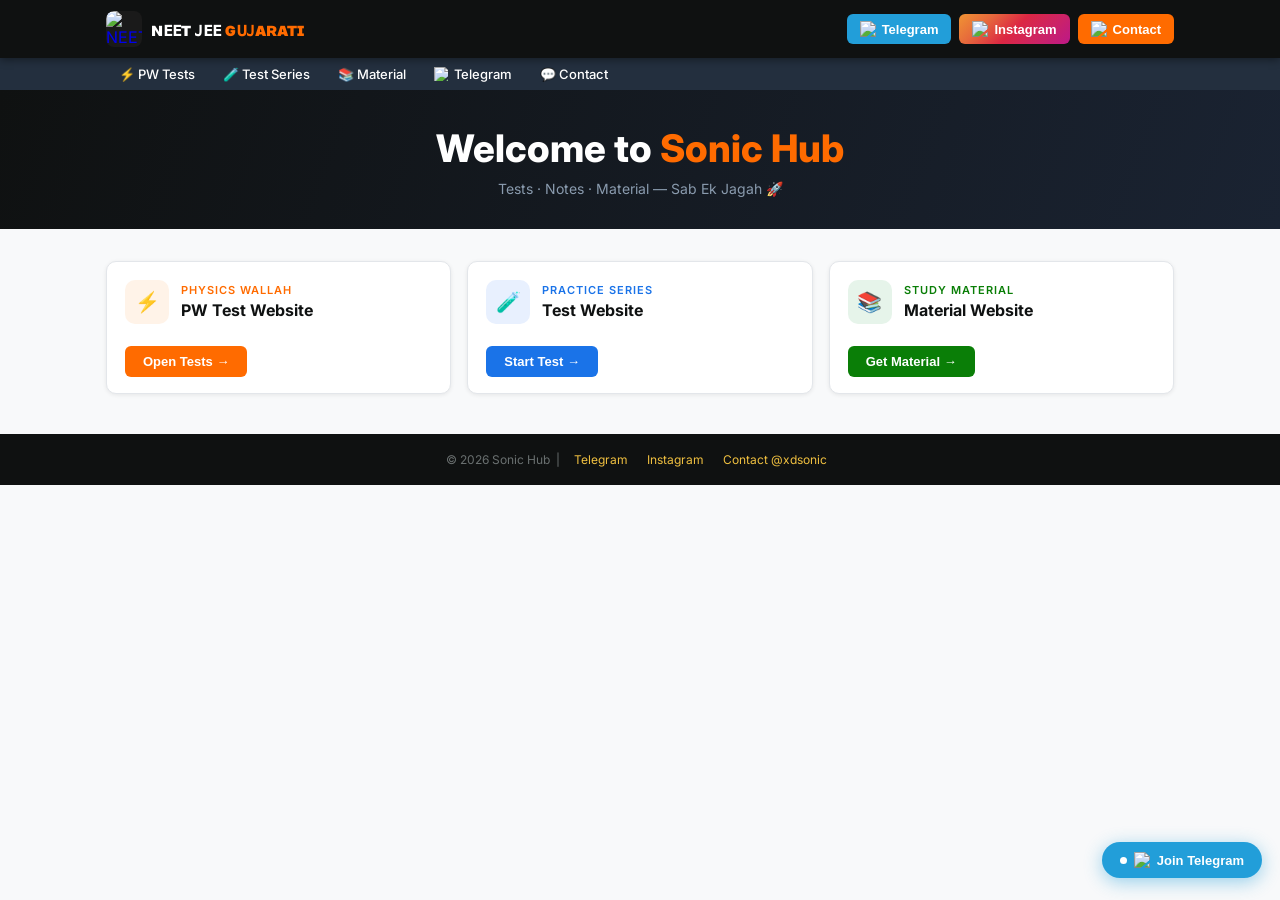
==== commit 65756c8c: "Update index.html" ====
--- a/index.html
+++ b/index.html
@@ -1,34 +1,25 @@
+
 <!DOCTYPE html>
 <html lang="en">
 <head>
   <meta charset="UTF-8"/>
   <meta name="viewport" content="width=device-width, initial-scale=1.0"/>
   <title>Sonic Hub</title>
-
   <meta name="referrer" content="no-referrer"/>
   <meta name="robots" content="noindex, nofollow"/>
-
   <link href="https://fonts.googleapis.com/css2?family=Inter:wght@400;500;600;700;800&display=swap" rel="stylesheet"/>
   <style>
     *, *::before, *::after { box-sizing: border-box; margin: 0; padding: 0; }
     :root {
-      --bg: #f8f9fa;
-      --surface: #ffffff;
-      --border: #e3e6ea;
-      --text: #0f1111;
-      --muted: #565959;
-      --orange: #ff6b00;
-      --orange-d: #cc5500;
-      --orange-l: #fff3e8;
-      --blue: #1a73e8;
-      --blue-l: #e8f0fe;
-      --green: #0a7e07;
-      --green-l: #e6f4ea;
+      --bg: #f8f9fa; --surface: #ffffff; --border: #e3e6ea;
+      --text: #0f1111; --muted: #565959;
+      --orange: #ff6b00; --orange-d: #cc5500; --orange-l: #fff3e8;
+      --blue: #1a73e8; --blue-l: #e8f0fe;
+      --green: #0a7e07; --green-l: #e6f4ea;
       --radius: 10px;
     }
     body { font-family: 'Inter', sans-serif; background: var(--bg); color: var(--text); }
 
-    /* ── HEADER ── */
     header { background: #0f1111; position: sticky; top: 0; z-index: 100; box-shadow: 0 2px 8px rgba(0,0,0,0.4); }
     .header-inner { max-width: 1100px; margin: 0 auto; padding: 0 16px; display: flex; align-items: center; gap: 14px; height: 58px; }
     .logo { display: flex; align-items: center; gap: 9px; text-decoration: none; flex-shrink: 0; }
@@ -37,96 +28,47 @@
     .logo-text { color: #fff; font-size: 19px; font-weight: 800; }
     .logo-text span { color: var(--orange); }
     .header-btns { margin-left: auto; display: flex; gap: 8px; }
-    .hbtn {
-      display: inline-flex; align-items: center; gap: 6px;
-      padding: 7px 13px; border-radius: 6px;
-      font-size: 13px; font-weight: 600;
-      text-decoration: none; border: none; cursor: pointer;
-      transition: opacity 0.15s, transform 0.15s; white-space: nowrap;
-    }
+    .hbtn { display: inline-flex; align-items: center; gap: 6px; padding: 7px 13px; border-radius: 6px; font-size: 13px; font-weight: 600; border: none; cursor: pointer; transition: opacity 0.15s, transform 0.15s; white-space: nowrap; }
     .hbtn:hover { opacity: 0.88; transform: translateY(-1px); }
-    .hbtn img, .nav-inner img { width: 16px; height: 16px; object-fit: contain; vertical-align: middle; }
+    .hbtn img { width: 16px; height: 16px; object-fit: contain; }
     .btn-tg  { background: #229ED9; color: #fff; }
-    .btn-ig  { background: linear-gradient(135deg,#f09433,#e6683c,#dc2743,#cc2366,#bc1888); color:#fff; }
+    .btn-ig  { background: linear-gradient(135deg,#f09433,#e6683c,#dc2743,#cc2366,#bc1888); color: #fff; }
     .btn-own { background: var(--orange); color: #fff; }
 
-    /* ── NAV ── */
     nav { background: #232f3e; }
     .nav-inner { max-width: 1100px; margin: 0 auto; padding: 0 16px; display: flex; gap: 2px; overflow-x: auto; align-items: center; }
     .nav-inner a { color: #fff; font-size: 13px; font-weight: 500; text-decoration: none; padding: 8px 13px; white-space: nowrap; border-radius: 4px; transition: background 0.15s; cursor: pointer; display: inline-flex; align-items: center; gap: 6px; }
     .nav-inner a:hover { background: rgba(255,255,255,0.12); }
-
-    /* ── HERO ── */
+    .nav-inner img { width: 14px; height: 14px; object-fit: contain; }
+
     .hero { background: linear-gradient(110deg, #0f1111 0%, #1a2332 100%); padding: 36px 16px 32px; text-align: center; }
     .hero h1 { font-size: clamp(22px,4.5vw,38px); font-weight: 800; color: #fff; line-height: 1.2; }
     .hero h1 span { color: var(--orange); }
     .hero p { color: #8a9bae; font-size: 14px; margin-top: 8px; }
 
-    /* ── CARDS ── */
     .cards-wrap { max-width: 1100px; margin: 32px auto; padding: 0 16px; }
     .cards-grid { display: grid; grid-template-columns: repeat(auto-fit,minmax(280px,1fr)); gap: 16px; }
-    .card { background: var(--surface); border: 1px solid var(--border); border-radius: var(--radius); text-decoration: none; color: inherit; display: flex; flex-direction: column; transition: box-shadow 0.2s, transform 0.2s; box-shadow: 0 1px 4px rgba(0,0,0,0.08); cursor: pointer; }
+    .card { background: var(--surface); border: 1px solid var(--border); border-radius: var(--radius); color: inherit; display: flex; flex-direction: column; transition: box-shadow 0.2s, transform 0.2s; box-shadow: 0 1px 4px rgba(0,0,0,0.08); cursor: pointer; }
     .card:hover { box-shadow: 0 4px 16px rgba(0,0,0,0.13); transform: translateY(-2px); }
     .card-top { padding: 18px 18px 10px; display: flex; align-items: center; gap: 12px; }
     .card-ico { width: 44px; height: 44px; border-radius: 10px; display: flex; align-items: center; justify-content: center; font-size: 20px; flex-shrink: 0; }
-    .card-ico img { width: 24px; height: 24px; object-fit: contain; }
     .ico-o { background: var(--orange-l); } .ico-b { background: var(--blue-l); } .ico-g { background: var(--green-l); }
     .card-name { font-size: 16px; font-weight: 700; }
     .card-sub  { font-size: 11px; font-weight: 600; letter-spacing: 1px; text-transform: uppercase; margin-bottom: 3px; }
     .sub-o { color: var(--orange); } .sub-b { color: var(--blue); } .sub-g { color: var(--green); }
     .card-foot { padding: 12px 18px 16px; margin-top: auto; }
-    .card-btn { display: inline-block; padding: 8px 18px; border-radius: 6px; font-size: 13px; font-weight: 600; color: #fff; text-decoration: none; border: none; cursor: pointer; }
-    .cbtn-o { background: var(--orange); } .cbtn-o:hover { background: var(--orange-d); }
-    .cbtn-b { background: var(--blue); } .cbtn-b:hover { background: #1558b0; }
-    .cbtn-g { background: var(--green); } .cbtn-g:hover { background: #085905; }
-
-    /* ── FOOTER ── */
+    .card-btn { display: inline-block; padding: 8px 18px; border-radius: 6px; font-size: 13px; font-weight: 600; color: #fff; border: none; cursor: pointer; }
+    .cbtn-o { background: var(--orange); } .cbtn-b { background: var(--blue); } .cbtn-g { background: var(--green); }
+
     footer { background: #0f1111; color: #6a7070; text-align: center; padding: 18px 16px; font-size: 12px; margin-top: 40px; }
     footer a { color: #f0c040; text-decoration: none; margin: 0 8px; cursor: pointer; }
 
-    /* ── FLOATING TG ── */
-    .float-tg { position: fixed; bottom: 22px; right: 18px; z-index: 999; display: flex; align-items: center; gap: 7px; background: #229ED9; color: #fff; padding: 10px 18px; border-radius: 50px; font-size: 13px; font-weight: 700; text-decoration: none; box-shadow: 0 4px 18px rgba(34,158,217,0.45); transition: all 0.2s; }
+    .float-tg { position: fixed; bottom: 22px; right: 18px; z-index: 999; display: flex; align-items: center; gap: 7px; background: #229ED9; color: #fff; padding: 10px 18px; border-radius: 50px; font-size: 13px; font-weight: 700; border: none; cursor: pointer; box-shadow: 0 4px 18px rgba(34,158,217,0.45); transition: all 0.2s; }
     .float-tg:hover { background: #1a7db0; transform: scale(1.04); }
     .float-tg img { width: 16px; height: 16px; object-fit: contain; }
-    .dot { width: 7px; height: 7px; background: #fff; border-radius: 50%; animation: p 1.6s infinite; }
-    @keyframes p { 0%,100%{opacity:1;transform:scale(1)} 50%{opacity:.4;transform:scale(.7)} }
-
-    /* ── AD OVERLAY ── */
-    #ad-overlay {
-      display: none;
-      position: fixed; inset: 0; z-index: 9999;
-      background: rgba(0,0,0,0.92);
-      align-items: center; justify-content: center;
-      flex-direction: column;
-    }
-    #ad-overlay.show { display: flex; }
-    .ad-box {
-      background: #1a2332; border-radius: 16px;
-      padding: 32px 28px; max-width: 420px; width: 92%;
-      text-align: center; box-shadow: 0 8px 40px rgba(0,0,0,0.6);
-      border: 1px solid #2a3f55;
-    }
-    .ad-box h2 { color: #fff; font-size: 20px; margin-bottom: 8px; }
-    .ad-box p  { color: #8a9bae; font-size: 13px; margin-bottom: 22px; }
-    .ad-timer-ring { width: 80px; height: 80px; margin: 0 auto 18px; position: relative; }
-    .ad-timer-ring svg { transform: rotate(-90deg); }
-    .ad-timer-ring circle { fill: none; stroke-width: 6; }
-    .ring-bg    { stroke: #2a3f55; }
-    .ring-fill  { stroke: var(--orange); stroke-dasharray: 220; stroke-dashoffset: 220; transition: stroke-dashoffset 1s linear; stroke-linecap: round; }
-    .ad-count { position: absolute; top: 50%; left: 50%; transform: translate(-50%,-50%); font-size: 22px; font-weight: 800; color: #fff; }
-    .ad-skip {
-      display: inline-block; margin-top: 10px;
-      padding: 10px 28px; border-radius: 8px;
-      background: var(--orange); color: #fff;
-      font-size: 14px; font-weight: 700;
-      border: none; cursor: pointer; opacity: 0;
-      pointer-events: none; transition: opacity 0.4s;
-    }
-    .ad-skip.visible { opacity: 1; pointer-events: all; }
-    .ad-skip:hover { background: var(--orange-d); }
-    .ad-msg { color: #f0c040; font-size: 12px; margin-top: 10px; }
-
-    /* ── SECURITY ── */
+    .dot { width: 7px; height: 7px; background: #fff; border-radius: 50%; animation: pp 1.6s infinite; }
+    @keyframes pp { 0%,100%{opacity:1;transform:scale(1)} 50%{opacity:.4;transform:scale(.7)} }
+
     .card, .card-btn, .nav-inner a { -webkit-user-select: none; user-select: none; }
 
     @media(max-width:600px){
@@ -138,131 +80,74 @@
 <body>
 
 <script>
+  // ✅ YAHAN TUMHARE LINKS HAIN — sirf yahan change karo
   const _links = {
-    tg:       atob("aHR0cHM6Ly90Lm1lLytOR1VTZmE3bnM4YzRPVGxs"),
-    ig:       atob("aHR0cHM6Ly93d3cuaW5zdGFncmFtLmNvbS9uZWV0X19ndWphcmF0aT9pZ3NoPU5ESnJlWGh1YUhOellXSms="),
-    contact:  atob("aHR0cHM6Ly90Lm1lL3hkc29uaWM="),
-    pw:       atob("aHR0cHM6Ly9wd3Rlc3R3ZWJzaXRlc29uaWMubmV0bGlmeS5hcHAv"),
-    material: atob("aHR0cDovL2dqc29uaWMubmV0bGlmeS5hcHAv"),
-    test:     atob("aHR0cHM6Ly90ZXN0d2Vic2l0ZXNoaGhland3ananand3anand3anand3.bmV0bGlmeS5hcHAv")
+    tg:       "https://t.me/+NGUSfa7ns8c4OTll",        // Telegram Group
+    ig:       "https://www.instagram.com/neet__gujarati?igsh=NDJreXhuaHNzYWJk", // Instagram
+    contact:  "https://t.me/xdsonic",                   // Contact @xdsonic
+    pw:       "https://pwtestwebsitesonic.netlify.app/", // PW Test Website
+    material: "http://gjsonic.netlify.app/",             // Material Website
+    test:     "https://testwebsiteshhhejwjwjwjwj.netlify.app/" // Test Website
   };
 
-  _links.test = "https://testwebsiteshhhejwjwjwjwj.netlify.app/";
-
-  // ── AD INTERSTITIAL ──
-  let _pendingUrl = null;
-  let _adTimer = null;
-  let _adSeconds = 10;
-
-  function openWithAd(url) {
-    _pendingUrl = url;
-    _adSeconds = 10;
-    const overlay = document.getElementById('ad-overlay');
-    overlay.classList.add('show');
-    document.getElementById('ad-count').textContent = _adSeconds;
-
-    const ring = document.querySelector('.ring-fill');
-    const circumference = 220;
-    ring.style.strokeDashoffset = circumference;
-
-    const skip = document.getElementById('ad-skip');
-    skip.classList.remove('visible');
-    skip.textContent = "Please wait...";
-
-    clearInterval(_adTimer);
-    _adTimer = setInterval(() => {
-      _adSeconds--;
-      document.getElementById('ad-count').textContent = _adSeconds;
-      const progress = (10 - _adSeconds) / 10;
-      ring.style.strokeDashoffset = circumference - (circumference * progress);
-      if (_adSeconds <= 0) {
-        clearInterval(_adTimer);
-        skip.classList.add('visible');
-        skip.textContent = "Open Website →";
-      }
-    }, 1000);
+  function goTo(key) {
+    window.open(_links[key], '_blank', 'noopener,noreferrer');
   }
 
-  function skipAd() {
-    if (_adSeconds > 0) return;
-    clearInterval(_adTimer);
-    document.getElementById('ad-overlay').classList.remove('show');
-    if (_pendingUrl) {
-      window.open(_pendingUrl, '_blank', 'noopener,noreferrer');
-      _pendingUrl = null;
-    }
-  }
-
-  // ── SECURITY ──
   document.addEventListener('contextmenu', e => e.preventDefault());
   document.addEventListener('keydown', e => {
-    if ((e.ctrlKey || e.metaKey) && ['u','s','a'].includes(e.key.toLowerCase())) e.preventDefault();
+    if ((e.ctrlKey || e.metaKey) && ['u','s'].includes(e.key.toLowerCase())) e.preventDefault();
     if (e.key === 'F12') e.preventDefault();
   });
 </script>
 
-<div id="ad-overlay">
-  <div class="ad-box">
-    <h2>⚡ Sonic Hub</h2>
-    <p>Support karo — ek chhota sa wait karo 😊<br>Website kuch seconds mein open hogi</p>
-    <div class="ad-timer-ring">
-      <svg width="80" height="80" viewBox="0 0 80 80">
-        <circle class="ring-bg"   cx="40" cy="40" r="35"/>
-        <circle class="ring-fill" cx="40" cy="40" r="35"/>
-      </svg>
-      <div class="ad-count" id="ad-count">10</div>
-    </div>
-    <button class="ad-skip" id="ad-skip" onclick="skipAd()">Please wait...</button>
-    <div class="ad-msg">🙏 Tumhara support humein motivate karta hai!</div>
-  </div>
-</div>
-
+<!-- HEADER -->
 <header>
   <div class="header-inner">
     <a class="logo" href="#">
       <div class="logo-icon">
-        <img src="https://i.ibb.co/Y4Q7q9gc/x.jpg" alt="ɴᴇᴇᴛ ᴊᴇᴇ ɢᴜᴊᴀʀᴀᴛɪ">
+        <img src="https://i.ibb.co/Y4Q7q9gc/x.jpg" alt="NEET JEE Gujarati">
       </div>
       <div class="logo-text">ɴᴇᴇᴛ ᴊᴇᴇ <span>ɢᴜᴊᴀʀᴀᴛɪ</span></div>
     </a>
     <div class="header-btns">
-      <a class="hbtn btn-tg"  onclick="window.open(_links.tg,'_blank','noopener')" href="#">
+      <button class="hbtn btn-tg" onclick="goTo('tg')">
         <img src="https://upload.wikimedia.org/wikipedia/commons/8/82/Telegram_logo.svg" alt="TG"> <span>Telegram</span>
-      </a>
-      <a class="hbtn btn-ig"  onclick="window.open(_links.ig,'_blank','noopener')" href="#">
-        <img src="https://cdn-icons-png.flaticon.com/512/733/733558.png
-" alt="IG"> <span>Instagram</span>
-      </a>
-      <a class="hbtn btn-own" onclick="window.open(_links.contact,'_blank','noopener')" href="#">
+      </button>
+      <button class="hbtn btn-ig" onclick="goTo('ig')">
+        <img src="https://cdn-icons-png.flaticon.com/512/733/733558.png" alt="IG"> <span>Instagram</span>
+      </button>
+      <button class="hbtn btn-own" onclick="goTo('contact')">
         <img src="https://cdn-icons-png.flaticon.com/512/2343/2343685.png" alt="Chat"> <span>Contact</span>
-      </a>
+      </button>
     </div>
   </div>
 </header>
 
+<!-- NAV -->
 <nav>
   <div class="nav-inner">
-    <a onclick="openWithAd(_links.pw)">⚡ PW Tests</a>
-    <a onclick="openWithAd(_links.test)">🧪 Test Series</a>
-    <a onclick="openWithAd(_links.material)">📚 Material</a>
-    <a onclick="window.open(_links.tg,'_blank','noopener')">
+    <a onclick="goTo('pw')">⚡ PW Tests</a>
+    <a onclick="goTo('test')">🧪 Test Series</a>
+    <a onclick="goTo('material')">📚 Material</a>
+    <a onclick="goTo('tg')">
       <img src="https://upload.wikimedia.org/wikipedia/commons/8/82/Telegram_logo.svg" alt="TG"> Telegram
     </a>
-    <a onclick="window.open(_links.contact,'_blank','noopener')">
-      <img src="https://cdn-icons-png.flaticon.com/512/2343/2343685.png" alt="Contact"> Contact
-    </a>
+    <a onclick="goTo('contact')">💬 Contact</a>
   </div>
 </nav>
 
+<!-- HERO -->
 <section class="hero">
   <h1>Welcome to <span>Sonic Hub</span></h1>
   <p>Tests · Notes · Material — Sab Ek Jagah 🚀</p>
 </section>
 
+<!-- CARDS -->
 <div class="cards-wrap">
   <div class="cards-grid">
 
-    <div class="card" onclick="openWithAd(_links.pw)">
+    <div class="card" onclick="goTo('pw')">
       <div class="card-top">
         <div class="card-ico ico-o">⚡</div>
         <div>
@@ -271,11 +156,11 @@
         </div>
       </div>
       <div class="card-foot">
-        <button class="card-btn cbtn-o" onclick="event.stopPropagation();openWithAd(_links.pw)">Open Tests →</button>
-      </div>
-    </div>
-
-    <div class="card" onclick="openWithAd(_links.test)">
+        <button class="card-btn cbtn-o" onclick="event.stopPropagation();goTo('pw')">Open Tests →</button>
+      </div>
+    </div>
+
+    <div class="card" onclick="goTo('test')">
       <div class="card-top">
         <div class="card-ico ico-b">🧪</div>
         <div>
@@ -284,11 +169,11 @@
         </div>
       </div>
       <div class="card-foot">
-        <button class="card-btn cbtn-b" onclick="event.stopPropagation();openWithAd(_links.test)">Start Test →</button>
-      </div>
-    </div>
-
-    <div class="card" onclick="openWithAd(_links.material)">
+        <button class="card-btn cbtn-b" onclick="event.stopPropagation();goTo('test')">Start Test →</button>
+      </div>
+    </div>
+
+    <div class="card" onclick="goTo('material')">
       <div class="card-top">
         <div class="card-ico ico-g">📚</div>
         <div>
@@ -297,24 +182,26 @@
         </div>
       </div>
       <div class="card-foot">
-        <button class="card-btn cbtn-g" onclick="event.stopPropagation();openWithAd(_links.material)">Get Material →</button>
+        <button class="card-btn cbtn-g" onclick="event.stopPropagation();goTo('material')">Get Material →</button>
       </div>
     </div>
 
   </div>
 </div>
 
+<!-- FOOTER -->
 <footer>
   © 2026 Sonic Hub &nbsp;|&nbsp;
-  <a onclick="window.open(_links.tg,'_blank')">Telegram</a>
-  <a onclick="window.open(_links.ig,'_blank')">Instagram</a>
-  <a onclick="window.open(_links.contact,'_blank')">Contact @xdsonic</a>
+  <a onclick="goTo('tg')">Telegram</a>
+  <a onclick="goTo('ig')">Instagram</a>
+  <a onclick="goTo('contact')">Contact @xdsonic</a>
 </footer>
 
-<a class="float-tg" onclick="window.open(_links.tg,'_blank','noopener')" href="#">
+<!-- FLOATING TG -->
+<button class="float-tg" onclick="goTo('tg')">
   <div class="dot"></div>
   <img src="https://upload.wikimedia.org/wikipedia/commons/8/82/Telegram_logo.svg" alt="TG"> Join Telegram
-</a>
+</button>
 
 </body>
-</html>
+</html>
